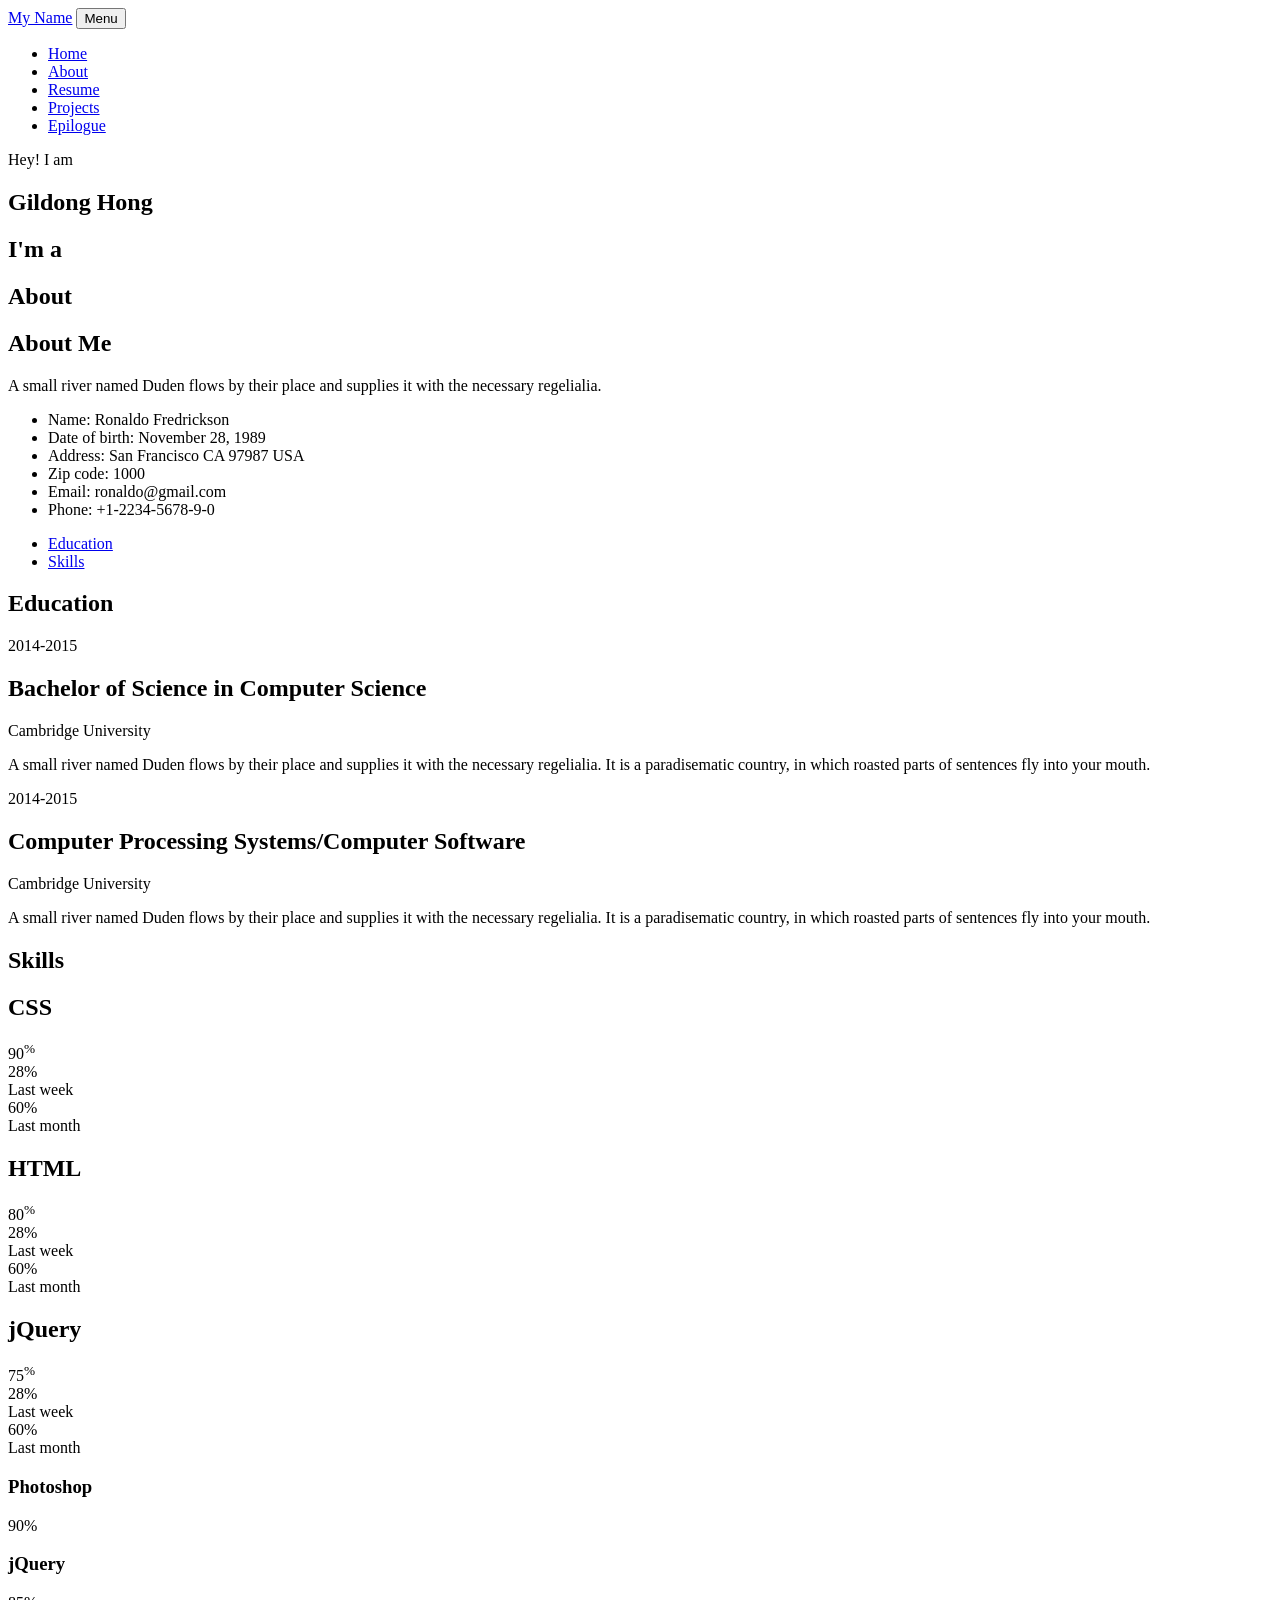
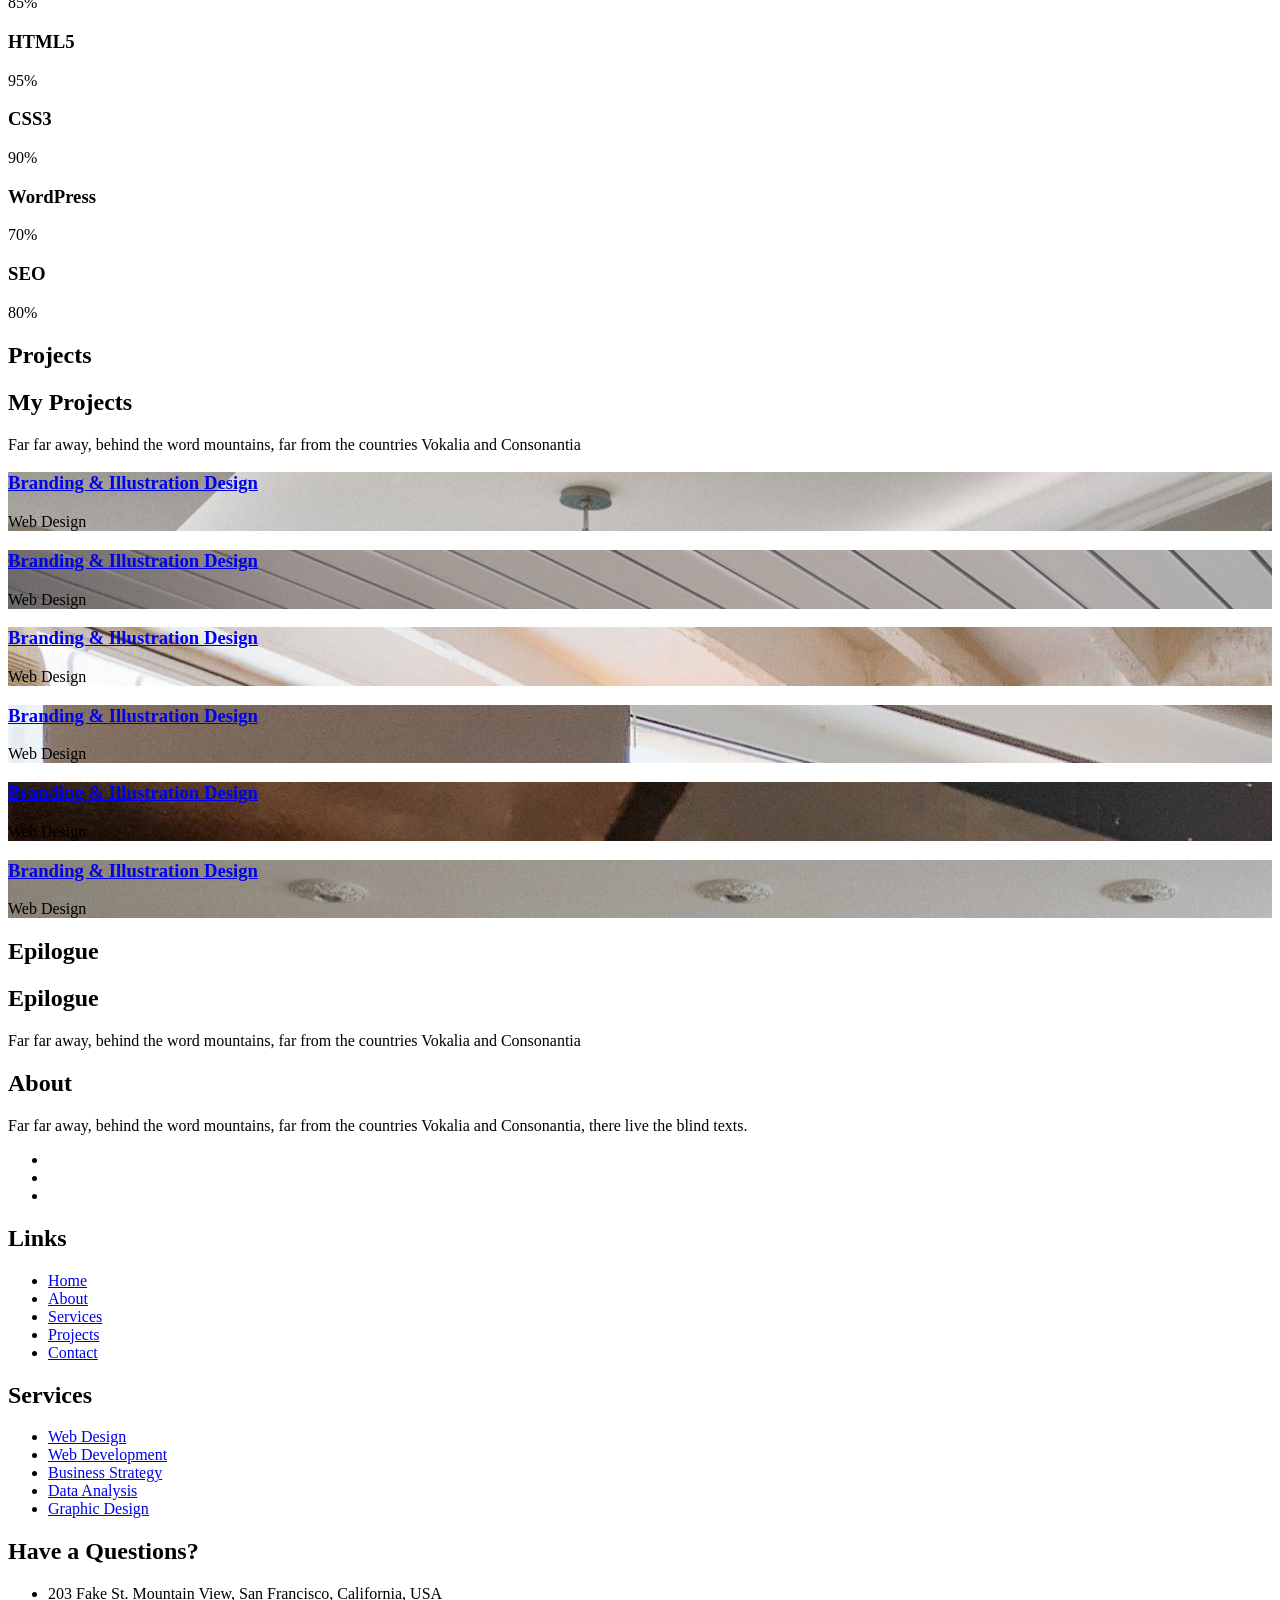
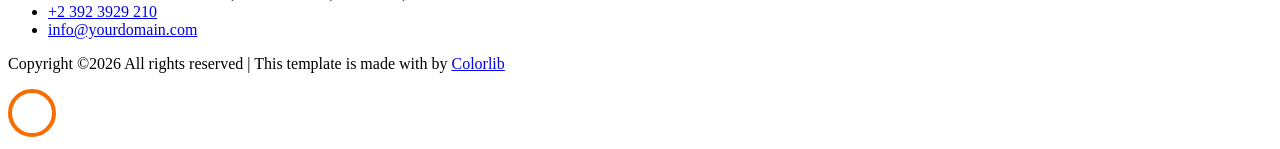
==== index.html @ dc25e005 "ver1.0" ====
<!DOCTYPE html>
<html lang="en">
  <head>
    <title>타이틀작성</title>
    <meta charset="utf-8">
    <meta name="viewport" content="width=device-width, initial-scale=1, shrink-to-fit=no">
    
    <link href="https://fonts.googleapis.com/css?family=Poppins:100,200,300,400,500,600,700,800,900" rel="stylesheet">

    <link rel="stylesheet" href="css/open-iconic-bootstrap.min.css">
    <link rel="stylesheet" href="css/animate.css">
    
    <link rel="stylesheet" href="css/owl.carousel.min.css">
    <link rel="stylesheet" href="css/owl.theme.default.min.css">
    <link rel="stylesheet" href="css/magnific-popup.css">

    <link rel="stylesheet" href="css/aos.css">

    <link rel="stylesheet" href="css/ionicons.min.css">
    
    <link rel="stylesheet" href="css/flaticon.css">
    <link rel="stylesheet" href="css/icomoon.css">
    <link rel="stylesheet" href="css/style.css">
  </head>
  
  <body data-spy="scroll" data-target=".site-navbar-target" data-offset="300">
	  
	  
    <nav class="navbar navbar-expand-lg navbar-dark ftco_navbar ftco-navbar-light site-navbar-target" id="ftco-navbar">
	    <div class="container">
	      <a class="navbar-brand" href="index.html"><span>M</span>y Name</a>
	      <button class="navbar-toggler js-fh5co-nav-toggle fh5co-nav-toggle" type="button" data-toggle="collapse" data-target="#ftco-nav" aria-controls="ftco-nav" aria-expanded="false" aria-label="Toggle navigation">
	        <span class="oi oi-menu"></span> Menu
	      </button>

	      <div class="collapse navbar-collapse" id="ftco-nav">
	        <ul class="navbar-nav nav ml-auto">
	          <li class="nav-item"><a href="#home-section" class="nav-link"><span>Home</span></a></li>
	          <li class="nav-item"><a href="#about-section" class="nav-link"><span>About</span></a></li>
	          <li class="nav-item"><a href="#resume-section" class="nav-link"><span>Resume</span></a></li>
	          <li class="nav-item"><a href="#projects-section" class="nav-link"><span>Projects</span></a></li>
	          <li class="nav-item"><a href="#epilogue-section" class="nav-link"><span>Epilogue</span></a></li>
	        </ul>
	      </div>
	    </div>
	  </nav>
	  <section class="hero-wrap js-fullheight">
      <div class="overlay"></div>
      <div class="container">
        <div class="row no-gutters slider-text js-fullheight justify-content-center align-items-center">
          <div class="col-lg-8 col-md-6 ftco-animate d-flex align-items-center">
          	<div class="text text-center">
          		<span class="subheading">Hey! I am</span>
		  				<h1>Gildong Hong</h1>
			  				<h2>I'm a 
								  <span
								     class="txt-rotate"
								     data-period="2000"
								     data-rotate='[ "UI/UX Designer.", "Web Developer.", "Graphic Designer.", "Blogger" ]'></span>
								</h2>
							</div>
            </div>
          </div>
        </div>

      <div class="mouse">
				<a href="#" class="mouse-icon">
					<div class="mouse-wheel"><span class="ion-ios-arrow-round-down"></span></div>
				</a>
			</div>
      </section>

    <section class="ftco-about img ftco-section ftco-no-pt ftco-no-pb" id="about-section">
    	<div class="container">
    		<div class="row d-flex no-gutters">
    			<div class="col-md-6 col-lg-6 d-flex">
    				<div class="img-about img d-flex align-items-stretch">
    					<div class="overlay"></div>
	    				<div class="img d-flex align-self-stretch align-items-center" style="background-image:url(images/about.jpg);">
	    				</div>
    				</div>
    			</div>
    			<div class="col-md-6 col-lg-6 pl-md-5 py-5">
    				<div class="row justify-content-start pb-3">
		          <div class="col-md-12 heading-section ftco-animate">
		          	<h1 class="big">About</h1>
		            <h2 class="mb-4">About Me</h2>
		            <p>A small river named Duden flows by their place and supplies it with the necessary regelialia.</p>
		            <ul class="about-info mt-4 px-md-0 px-2">
		            	<li class="d-flex"><span>Name:</span> <span>Ronaldo Fredrickson</span></li>
		            	<li class="d-flex"><span>Date of birth:</span> <span>November 28, 1989</span></li>
		            	<li class="d-flex"><span>Address:</span> <span>San Francisco CA 97987 USA</span></li>
		            	<li class="d-flex"><span>Zip code:</span> <span>1000</span></li>
		            	<li class="d-flex"><span>Email:</span> <span>ronaldo@gmail.com</span></li>
		            	<li class="d-flex"><span>Phone: </span> <span>+1-2234-5678-9-0</span></li>
		            </ul>
		          </div>
		        </div>
	        </div>
        </div>
    	</div>
    </section>


    <section class="ftco-section ftco-no-pb goto-here" id="resume-section">
    	<div class="container">
    		<div class="row">
    			<div class="col-md-3">
				    <nav id="navi">
					    <ul>
					      <li><a href="#page-1">Education</a></li>
					      <li><a href="#page-2">Skills</a></li>
					    </ul>
					  </nav>
					</div>
					<div class="col-md-9">
					  <div id="page-1" class= "page one">
					  	<h2 class="heading">Education</h2>
					    <div class="resume-wrap d-flex ftco-animate">
					    	<div class="icon d-flex align-items-center justify-content-center">
					    		<span class="flaticon-ideas"></span>
					    	</div>
					    	<div class="text pl-3">
		    					<span class="date">2014-2015</span>
		    					<h2>Bachelor of Science in Computer Science</h2>
		    					<span class="position">Cambridge University</span>
		    					<p>A small river named Duden flows by their place and supplies it with the necessary regelialia. It is a paradisematic country, in which roasted parts of sentences fly into your mouth.</p>
	    					</div>
	    				</div>
	    				<div class="resume-wrap d-flex ftco-animate">
	    					<div class="icon d-flex align-items-center justify-content-center">
					    		<span class="flaticon-ideas"></span>
					    	</div>
					    	<div class="text pl-3">
		    					<span class="date">2014-2015</span>
		    					<h2>Computer Processing Systems/Computer Software</h2>
		    					<span class="position">Cambridge University</span>
		    					<p>A small river named Duden flows by their place and supplies it with the necessary regelialia. It is a paradisematic country, in which roasted parts of sentences fly into your mouth.</p>
		    				</div>
	    				</div>
					  </div>

					  <div id="page-2" class= "page two">
					  	<h2 class="heading">Skills</h2>
					  	<div class="row progress-circle mb-5">
					  		<div class="col-lg-4 mb-4">
						      <div class="bg-white rounded-lg shadow p-4">
						        <h2 class="h5 font-weight-bold text-center mb-4">CSS</h2>

						        <!-- Progress bar 1 -->
						        <div class="progress mx-auto" data-value='90'>
						          <span class="progress-left">
                                    <span class="progress-bar border-primary"></span>
						          </span>
						          <span class="progress-right">
                                    <span class="progress-bar border-primary"></span>
						          </span>
						          <div class="progress-value w-100 h-100 rounded-circle d-flex align-items-center justify-content-center">
						            <div class="h2 font-weight-bold">90<sup class="small">%</sup></div>
						          </div>
						        </div>
						        <!-- END -->

						        <!-- Demo info -->
						        <div class="row text-center mt-4">
						          <div class="col-6 border-right">
						            <div class="h4 font-weight-bold mb-0">28%</div><span class="small text-gray">Last week</span>
						          </div>
						          <div class="col-6">
						            <div class="h4 font-weight-bold mb-0">60%</div><span class="small text-gray">Last month</span>
						          </div>
						        </div>
						        <!-- END -->
						      </div>
						    </div>

						    <div class="col-lg-4 mb-4">
						      <div class="bg-white rounded-lg shadow p-4">
						        <h2 class="h5 font-weight-bold text-center mb-4">HTML</h2>

						        <!-- Progress bar 1 -->
						        <div class="progress mx-auto" data-value='80'>
						          <span class="progress-left">
                        <span class="progress-bar border-primary"></span>
						          </span>
						          <span class="progress-right">
                        <span class="progress-bar border-primary"></span>
						          </span>
						          <div class="progress-value w-100 h-100 rounded-circle d-flex align-items-center justify-content-center">
						            <div class="h2 font-weight-bold">80<sup class="small">%</sup></div>
						          </div>
						        </div>
						        <!-- END -->

						        <!-- Demo info -->
						        <div class="row text-center mt-4">
						          <div class="col-6 border-right">
						            <div class="h4 font-weight-bold mb-0">28%</div><span class="small text-gray">Last week</span>
						          </div>
						          <div class="col-6">
						            <div class="h4 font-weight-bold mb-0">60%</div><span class="small text-gray">Last month</span>
						          </div>
						        </div>
						        <!-- END -->
						      </div>
						    </div>

						    <div class="col-lg-4 mb-4">
						      <div class="bg-white rounded-lg shadow p-4">
						        <h2 class="h5 font-weight-bold text-center mb-4">jQuery</h2>

						        <!-- Progress bar 1 -->
						        <div class="progress mx-auto" data-value='75'>
						          <span class="progress-left">
                        <span class="progress-bar border-primary"></span>
						          </span>
						          <span class="progress-right">
                        <span class="progress-bar border-primary"></span>
						          </span>
						          <div class="progress-value w-100 h-100 rounded-circle d-flex align-items-center justify-content-center">
						            <div class="h2 font-weight-bold">75<sup class="small">%</sup></div>
						          </div>
						        </div>
						        <!-- END -->

						        <!-- Demo info -->
						        <div class="row text-center mt-4">
						          <div class="col-6 border-right">
						            <div class="h4 font-weight-bold mb-0">28%</div><span class="small text-gray">Last week</span>
						          </div>
						          <div class="col-6">
						            <div class="h4 font-weight-bold mb-0">60%</div><span class="small text-gray">Last month</span>
						          </div>
						        </div>
						        <!-- END -->
						      </div>
						    </div>
					  	</div>
					  	<div class="row">
					  		<div class="col-md-6 animate-box">
									<div class="progress-wrap ftco-animate">
										<h3>Photoshop</h3>
										<div class="progress">
										 	<div class="progress-bar color-1" role="progressbar" aria-valuenow="90"
										  	aria-valuemin="0" aria-valuemax="100" style="width:90%">
										    <span>90%</span>
										  	</div>
										</div>
									</div>
								</div>
								<div class="col-md-6 animate-box">
									<div class="progress-wrap ftco-animate">
										<h3>jQuery</h3>
										<div class="progress">
										 	<div class="progress-bar color-2" role="progressbar" aria-valuenow="85"
										  	aria-valuemin="0" aria-valuemax="100" style="width:85%">
										    <span>85%</span>
										  	</div>
										</div>
									</div>
								</div>
								<div class="col-md-6 animate-box">
									<div class="progress-wrap ftco-animate">
										<h3>HTML5</h3>
										<div class="progress">
										 	<div class="progress-bar color-3" role="progressbar" aria-valuenow="95"
										  	aria-valuemin="0" aria-valuemax="100" style="width:95%">
										    <span>95%</span>
										  	</div>
										</div>
									</div>
								</div>
								<div class="col-md-6 animate-box">
									<div class="progress-wrap ftco-animate">
										<h3>CSS3</h3>
										<div class="progress">
										 	<div class="progress-bar color-4" role="progressbar" aria-valuenow="90"
										  	aria-valuemin="0" aria-valuemax="100" style="width:90%">
										    <span>90%</span>
										  	</div>
										</div>
									</div>
								</div>
								<div class="col-md-6 animate-box">
									<div class="progress-wrap ftco-animate">
										<h3>WordPress</h3>
										<div class="progress">
										 	<div class="progress-bar color-5" role="progressbar" aria-valuenow="70"
										  	aria-valuemin="0" aria-valuemax="100" style="width:70%">
										    <span>70%</span>
										  	</div>
										</div>
									</div>
								</div>
								<div class="col-md-6 animate-box">
									<div class="progress-wrap ftco-animate">
										<h3>SEO</h3>
										<div class="progress">
										 	<div class="progress-bar color-6" role="progressbar" aria-valuenow="80"
										  	aria-valuemin="0" aria-valuemax="100" style="width:80%">
										    <span>80%</span>
										  	</div>
										</div>
									</div>
								</div>
					  	</div>
					  </div>
					  
					</div>
			  </div>
    	</div>
    </section>

    
 

    <section class="ftco-section ftco-project" id="projects-section">
    	<div class="container-fluid px-md-0">
    		<div class="row no-gutters justify-content-center pb-5">
          <div class="col-md-12 heading-section text-center ftco-animate">
          	<h1 class="big big-2">Projects</h1>
            <h2 class="mb-4">My Projects</h2>
            <p>Far far away, behind the word mountains, far from the countries Vokalia and Consonantia</p>
          </div>
        </div>
    		<div class="row no-gutters">
    			<div class="col-md-4">
    				<div class="project img ftco-animate d-flex justify-content-center align-items-center" style="background-image: url(images/work-1.jpg);">
    					<div class="overlay"></div>
	    				<div class="text text-center p-4">
	    					<h3><a href="#">Branding &amp; Illustration Design</a></h3>
	    					<span>Web Design</span>
	    				</div>
    				</div>
  				</div>
  				<div class="col-md-4">
    				<div class="project img ftco-animate d-flex justify-content-center align-items-center" style="background-image: url(images/work-2.jpg);">
    					<div class="overlay"></div>
	    				<div class="text text-center p-4">
	    					<h3><a href="#">Branding &amp; Illustration Design</a></h3>
	    					<span>Web Design</span>
	    				</div>
    				</div>
  				</div>

    			<div class="col-md-4">
    				<div class="project img ftco-animate d-flex justify-content-center align-items-center" style="background-image: url(images/work-3.jpg);">
    					<div class="overlay"></div>
	    				<div class="text text-center p-4">
	    					<h3><a href="#">Branding &amp; Illustration Design</a></h3>
	    					<span>Web Design</span>
	    				</div>
    				</div>
    			</div>
    			<div class="col-md-4">
    				<div class="project img ftco-animate d-flex justify-content-center align-items-center" style="background-image: url(images/work-4.jpg);">
    					<div class="overlay"></div>
	    				<div class="text text-center p-4">
	    					<h3><a href="#">Branding &amp; Illustration Design</a></h3>
	    					<span>Web Design</span>
	    				</div>
    				</div>
    			</div>
    			<div class="col-md-4">
    				<div class="project img ftco-animate d-flex justify-content-center align-items-center" style="background-image: url(images/work-5.jpg);">
    					<div class="overlay"></div>
	    				<div class="text text-center p-4">
	    					<h3><a href="#">Branding &amp; Illustration Design</a></h3>
	    					<span>Web Design</span>
	    				</div>
    				</div>
    			</div>
    			<div class="col-md-4">
    				<div class="project img ftco-animate d-flex justify-content-center align-items-center" style="background-image: url(images/work-6.jpg);">
    					<div class="overlay"></div>
	    				<div class="text text-center p-4">
	    					<h3><a href="#">Branding &amp; Illustration Design</a></h3>
	    					<span>Web Design</span>
	    				</div>
    				</div>
    			</div>
    		</div>
    	</div>
    </section>



    <section class="ftco-section contact-section ftco-no-pb" id="epilogue-section">
      <div class="container">
      	<div class="row justify-content-center mb-5 pb-3">
          <div class="col-md-7 heading-section text-center ftco-animate">
            <h1 class="big big-2">Epilogue</h1>
            <h2 class="mb-4">Epilogue</h2>
            <p>Far far away, behind the word mountains, far from the countries Vokalia and Consonantia</p>
          </div>
        </div>
      </div>
    </section>
		

    <footer class="ftco-footer ftco-section">
      <div class="container">
        <div class="row mb-5">
          <div class="col-md">
            <div class="ftco-footer-widget mb-4">
              <h2 class="ftco-heading-2">About</h2>
              <p>Far far away, behind the word mountains, far from the countries Vokalia and Consonantia, there live the blind texts.</p>
              <ul class="ftco-footer-social list-unstyled float-md-left float-lft mt-5">
                <li class="ftco-animate"><a href="#"><span class="icon-twitter"></span></a></li>
                <li class="ftco-animate"><a href="#"><span class="icon-facebook"></span></a></li>
                <li class="ftco-animate"><a href="#"><span class="icon-instagram"></span></a></li>
              </ul>
            </div>
          </div>
          <div class="col-md">
            <div class="ftco-footer-widget mb-4 ml-md-4">
              <h2 class="ftco-heading-2">Links</h2>
              <ul class="list-unstyled">
                <li><a href="#"><span class="icon-long-arrow-right mr-2"></span>Home</a></li>
                <li><a href="#"><span class="icon-long-arrow-right mr-2"></span>About</a></li>
                <li><a href="#"><span class="icon-long-arrow-right mr-2"></span>Services</a></li>
                <li><a href="#"><span class="icon-long-arrow-right mr-2"></span>Projects</a></li>
                <li><a href="#"><span class="icon-long-arrow-right mr-2"></span>Contact</a></li>
              </ul>
            </div>
          </div>
          <div class="col-md">
             <div class="ftco-footer-widget mb-4">
              <h2 class="ftco-heading-2">Services</h2>
              <ul class="list-unstyled">
                <li><a href="#"><span class="icon-long-arrow-right mr-2"></span>Web Design</a></li>
                <li><a href="#"><span class="icon-long-arrow-right mr-2"></span>Web Development</a></li>
                <li><a href="#"><span class="icon-long-arrow-right mr-2"></span>Business Strategy</a></li>
                <li><a href="#"><span class="icon-long-arrow-right mr-2"></span>Data Analysis</a></li>
                <li><a href="#"><span class="icon-long-arrow-right mr-2"></span>Graphic Design</a></li>
              </ul>
            </div>
          </div>
          <div class="col-md">
            <div class="ftco-footer-widget mb-4">
            	<h2 class="ftco-heading-2">Have a Questions?</h2>
            	<div class="block-23 mb-3">
	              <ul>
	                <li><span class="icon icon-map-marker"></span><span class="text">203 Fake St. Mountain View, San Francisco, California, USA</span></li>
	                <li><a href="#"><span class="icon icon-phone"></span><span class="text">+2 392 3929 210</span></a></li>
	                <li><a href="#"><span class="icon icon-envelope"></span><span class="text">info@yourdomain.com</span></a></li>
	              </ul>
	            </div>
            </div>
          </div>
        </div>
        <div class="row">
          <div class="col-md-12 text-center">

            <p><!-- Link back to Colorlib can't be removed. Template is licensed under CC BY 3.0. -->
  Copyright &copy;<script>document.write(new Date().getFullYear());</script> All rights reserved | This template is made with <i class="icon-heart color-danger" aria-hidden="true"></i> by <a href="https://colorlib.com" target="_blank">Colorlib</a>
  <!-- Link back to Colorlib can't be removed. Template is licensed under CC BY 3.0. --></p>
          </div>
        </div>
      </div>
    </footer>
    
  

  <!-- loader -->
  <div id="ftco-loader" class="show fullscreen"><svg class="circular" width="48px" height="48px"><circle class="path-bg" cx="24" cy="24" r="22" fill="none" stroke-width="4" stroke="#eeeeee"/><circle class="path" cx="24" cy="24" r="22" fill="none" stroke-width="4" stroke-miterlimit="10" stroke="#F96D00"/></svg></div>


  <script src="js/jquery.min.js"></script>
  <script src="js/jquery-migrate-3.0.1.min.js"></script>
  <script src="js/popper.min.js"></script>
  <script src="js/bootstrap.min.js"></script>
  <script src="js/jquery.easing.1.3.js"></script>
  <script src="js/jquery.waypoints.min.js"></script>
  <script src="js/jquery.stellar.min.js"></script>
  <script src="js/owl.carousel.min.js"></script>
  <script src="js/jquery.magnific-popup.min.js"></script>
  <script src="js/aos.js"></script>
  <script src="js/jquery.animateNumber.min.js"></script>
  <script src="js/scrollax.min.js"></script>
  
  <script src="js/main.js"></script>
    
  </body>
</html>
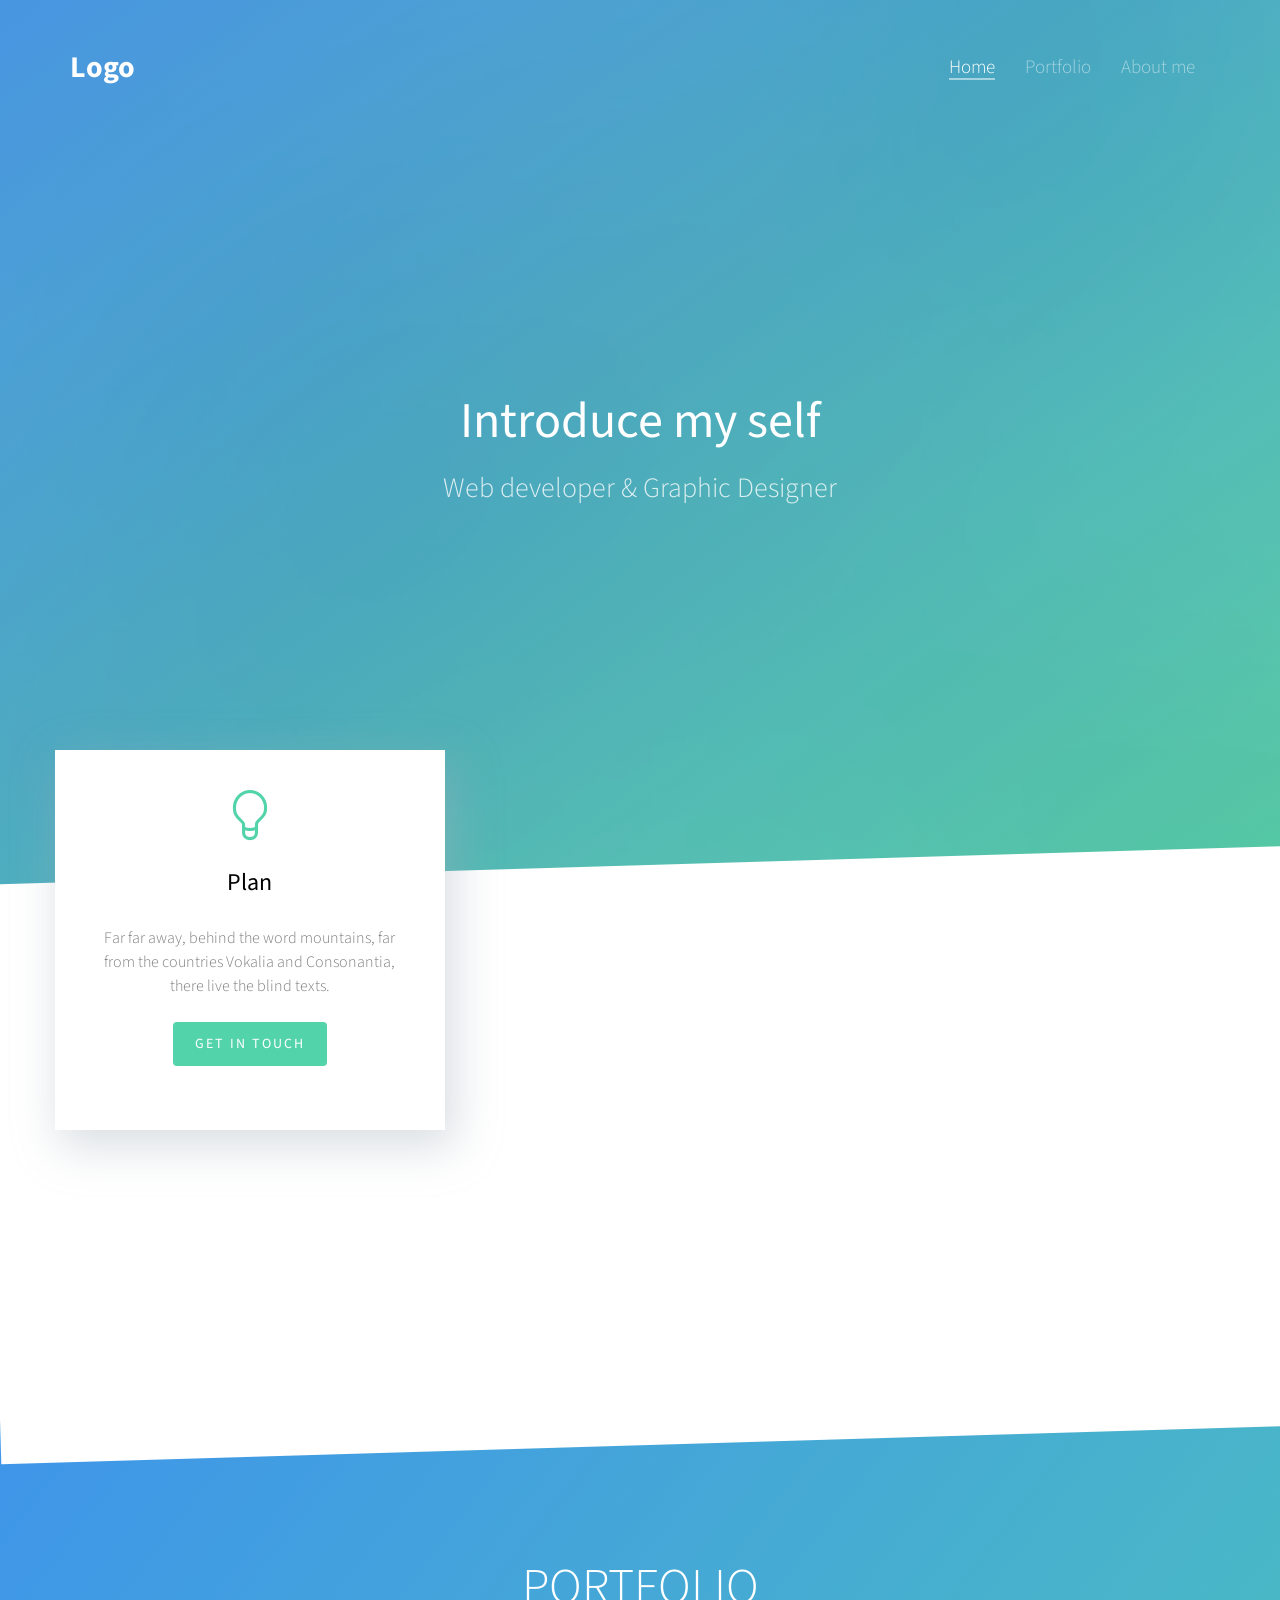
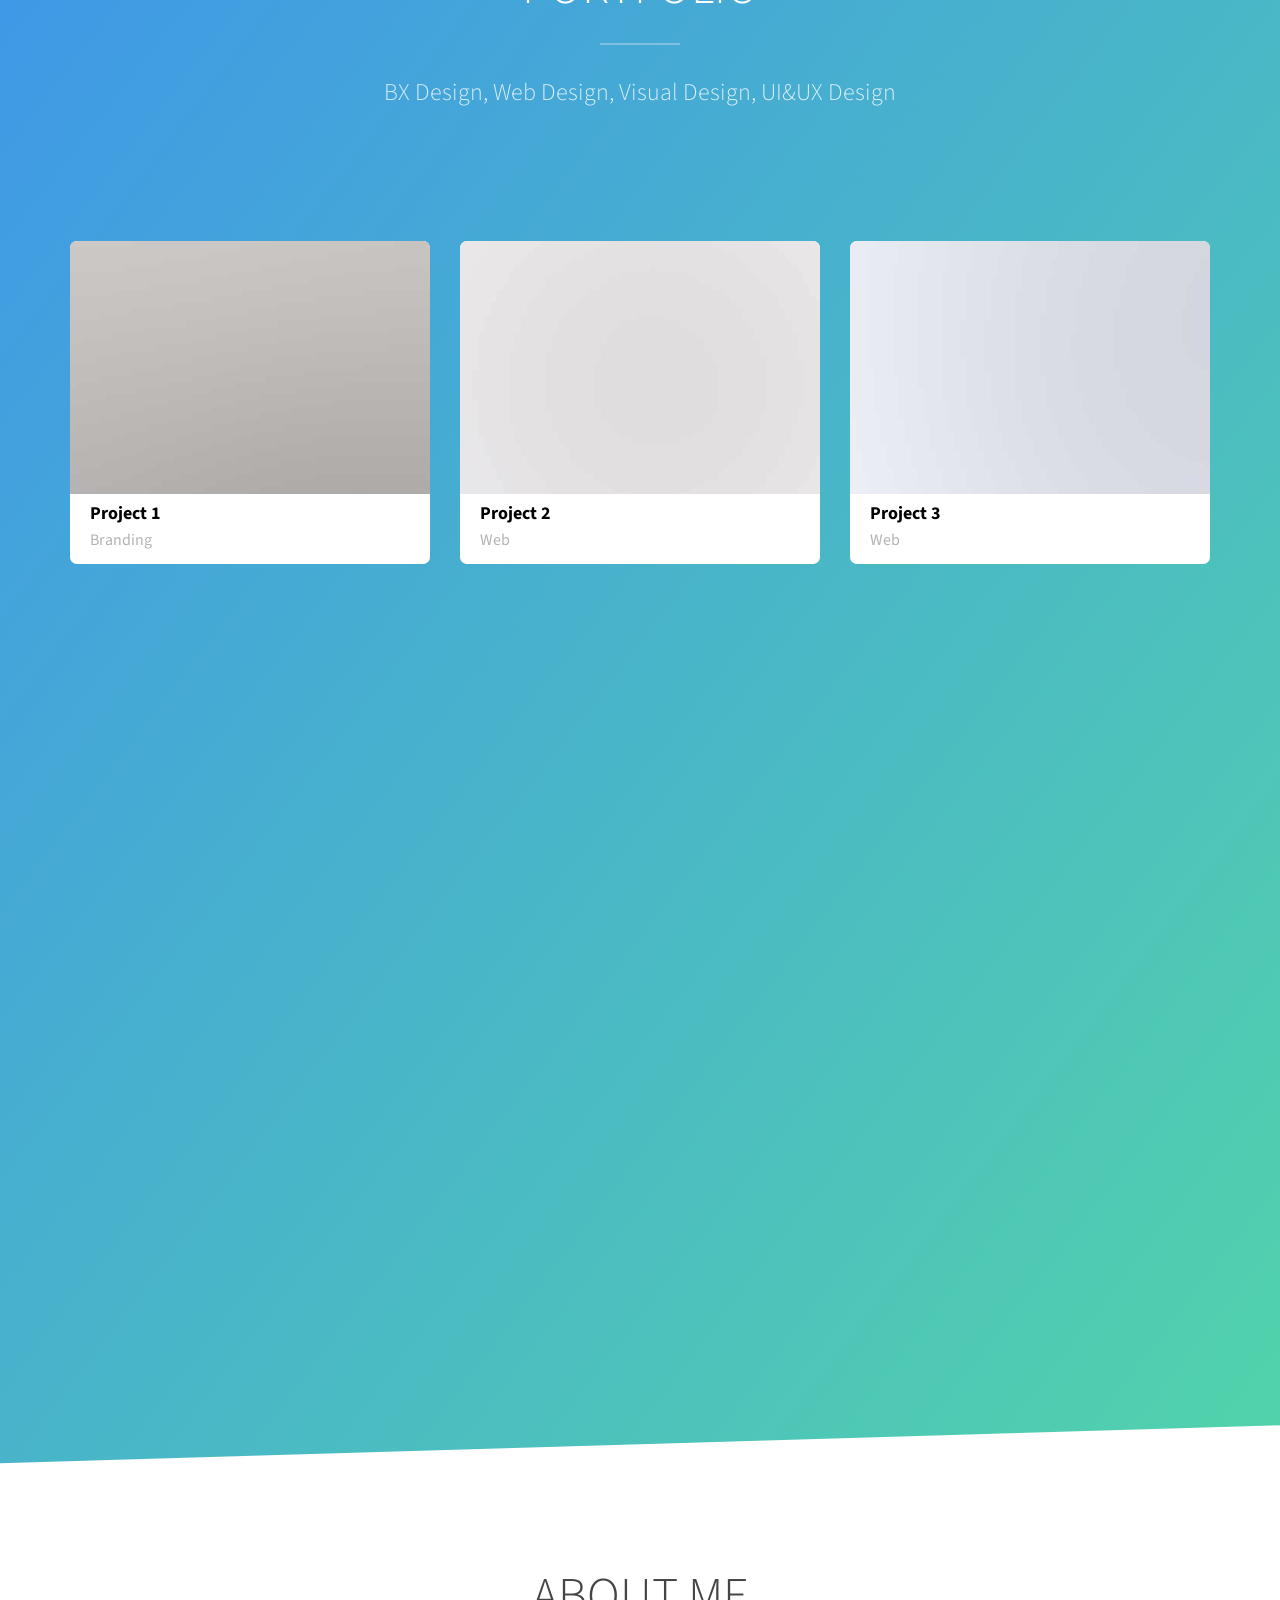
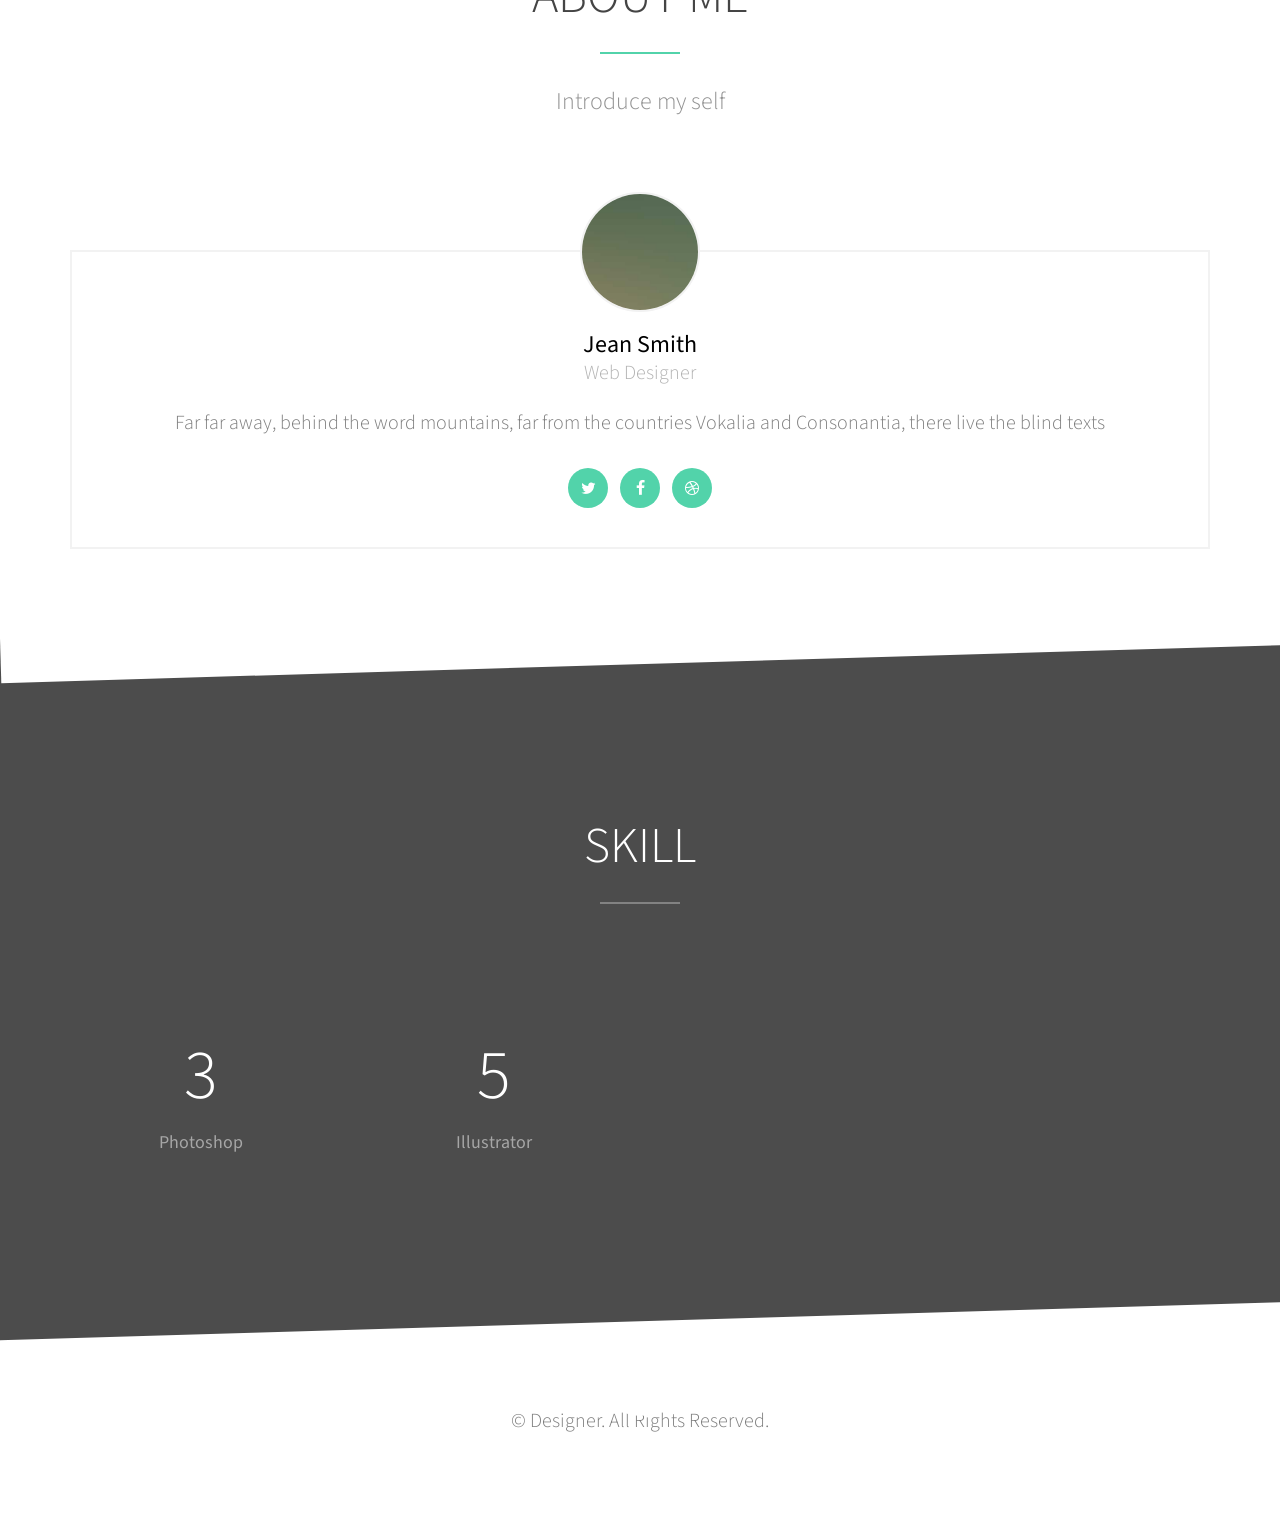
==== commit cf5f9517: "ver.01" ====
--- a/index.html
+++ b/index.html
@@ -1,485 +1,327 @@
-<!DOCTYPE html>
-<html lang="en">
-  <head>
-    <title>타이틀작성</title>
-    <meta charset="utf-8">
-    <meta name="viewport" content="width=device-width, initial-scale=1, shrink-to-fit=no">
-    
-    <link href="https://fonts.googleapis.com/css?family=Poppins:100,200,300,400,500,600,700,800,900" rel="stylesheet">
-
-    <link rel="stylesheet" href="css/open-iconic-bootstrap.min.css">
-    <link rel="stylesheet" href="css/animate.css">
-    
-    <link rel="stylesheet" href="css/owl.carousel.min.css">
-    <link rel="stylesheet" href="css/owl.theme.default.min.css">
-    <link rel="stylesheet" href="css/magnific-popup.css">
-
-    <link rel="stylesheet" href="css/aos.css">
-
-    <link rel="stylesheet" href="css/ionicons.min.css">
-    
-    <link rel="stylesheet" href="css/flaticon.css">
-    <link rel="stylesheet" href="css/icomoon.css">
-    <link rel="stylesheet" href="css/style.css">
-  </head>
-  
-  <body data-spy="scroll" data-target=".site-navbar-target" data-offset="300">
-	  
-	  
-    <nav class="navbar navbar-expand-lg navbar-dark ftco_navbar ftco-navbar-light site-navbar-target" id="ftco-navbar">
-	    <div class="container">
-	      <a class="navbar-brand" href="index.html"><span>M</span>y Name</a>
-	      <button class="navbar-toggler js-fh5co-nav-toggle fh5co-nav-toggle" type="button" data-toggle="collapse" data-target="#ftco-nav" aria-controls="ftco-nav" aria-expanded="false" aria-label="Toggle navigation">
-	        <span class="oi oi-menu"></span> Menu
-	      </button>
-
-	      <div class="collapse navbar-collapse" id="ftco-nav">
-	        <ul class="navbar-nav nav ml-auto">
-	          <li class="nav-item"><a href="#home-section" class="nav-link"><span>Home</span></a></li>
-	          <li class="nav-item"><a href="#about-section" class="nav-link"><span>About</span></a></li>
-	          <li class="nav-item"><a href="#resume-section" class="nav-link"><span>Resume</span></a></li>
-	          <li class="nav-item"><a href="#projects-section" class="nav-link"><span>Projects</span></a></li>
-	          <li class="nav-item"><a href="#epilogue-section" class="nav-link"><span>Epilogue</span></a></li>
-	        </ul>
-	      </div>
-	    </div>
-	  </nav>
-	  <section class="hero-wrap js-fullheight">
-      <div class="overlay"></div>
-      <div class="container">
-        <div class="row no-gutters slider-text js-fullheight justify-content-center align-items-center">
-          <div class="col-lg-8 col-md-6 ftco-animate d-flex align-items-center">
-          	<div class="text text-center">
-          		<span class="subheading">Hey! I am</span>
-		  				<h1>Gildong Hong</h1>
-			  				<h2>I'm a 
-								  <span
-								     class="txt-rotate"
-								     data-period="2000"
-								     data-rotate='[ "UI/UX Designer.", "Web Developer.", "Graphic Designer.", "Blogger" ]'></span>
-								</h2>
-							</div>
-            </div>
-          </div>
-        </div>
-
-      <div class="mouse">
-				<a href="#" class="mouse-icon">
-					<div class="mouse-wheel"><span class="ion-ios-arrow-round-down"></span></div>
-				</a>
-			</div>
-      </section>
-
-    <section class="ftco-about img ftco-section ftco-no-pt ftco-no-pb" id="about-section">
-    	<div class="container">
-    		<div class="row d-flex no-gutters">
-    			<div class="col-md-6 col-lg-6 d-flex">
-    				<div class="img-about img d-flex align-items-stretch">
-    					<div class="overlay"></div>
-	    				<div class="img d-flex align-self-stretch align-items-center" style="background-image:url(images/about.jpg);">
-	    				</div>
-    				</div>
-    			</div>
-    			<div class="col-md-6 col-lg-6 pl-md-5 py-5">
-    				<div class="row justify-content-start pb-3">
-		          <div class="col-md-12 heading-section ftco-animate">
-		          	<h1 class="big">About</h1>
-		            <h2 class="mb-4">About Me</h2>
-		            <p>A small river named Duden flows by their place and supplies it with the necessary regelialia.</p>
-		            <ul class="about-info mt-4 px-md-0 px-2">
-		            	<li class="d-flex"><span>Name:</span> <span>Ronaldo Fredrickson</span></li>
-		            	<li class="d-flex"><span>Date of birth:</span> <span>November 28, 1989</span></li>
-		            	<li class="d-flex"><span>Address:</span> <span>San Francisco CA 97987 USA</span></li>
-		            	<li class="d-flex"><span>Zip code:</span> <span>1000</span></li>
-		            	<li class="d-flex"><span>Email:</span> <span>ronaldo@gmail.com</span></li>
-		            	<li class="d-flex"><span>Phone: </span> <span>+1-2234-5678-9-0</span></li>
-		            </ul>
-		          </div>
-		        </div>
-	        </div>
-        </div>
-    	</div>
-    </section>
-
-
-    <section class="ftco-section ftco-no-pb goto-here" id="resume-section">
-    	<div class="container">
-    		<div class="row">
-    			<div class="col-md-3">
-				    <nav id="navi">
-					    <ul>
-					      <li><a href="#page-1">Education</a></li>
-					      <li><a href="#page-2">Skills</a></li>
-					    </ul>
-					  </nav>
-					</div>
-					<div class="col-md-9">
-					  <div id="page-1" class= "page one">
-					  	<h2 class="heading">Education</h2>
-					    <div class="resume-wrap d-flex ftco-animate">
-					    	<div class="icon d-flex align-items-center justify-content-center">
-					    		<span class="flaticon-ideas"></span>
-					    	</div>
-					    	<div class="text pl-3">
-		    					<span class="date">2014-2015</span>
-		    					<h2>Bachelor of Science in Computer Science</h2>
-		    					<span class="position">Cambridge University</span>
-		    					<p>A small river named Duden flows by their place and supplies it with the necessary regelialia. It is a paradisematic country, in which roasted parts of sentences fly into your mouth.</p>
-	    					</div>
-	    				</div>
-	    				<div class="resume-wrap d-flex ftco-animate">
-	    					<div class="icon d-flex align-items-center justify-content-center">
-					    		<span class="flaticon-ideas"></span>
-					    	</div>
-					    	<div class="text pl-3">
-		    					<span class="date">2014-2015</span>
-		    					<h2>Computer Processing Systems/Computer Software</h2>
-		    					<span class="position">Cambridge University</span>
-		    					<p>A small river named Duden flows by their place and supplies it with the necessary regelialia. It is a paradisematic country, in which roasted parts of sentences fly into your mouth.</p>
-		    				</div>
-	    				</div>
-					  </div>
-
-					  <div id="page-2" class= "page two">
-					  	<h2 class="heading">Skills</h2>
-					  	<div class="row progress-circle mb-5">
-					  		<div class="col-lg-4 mb-4">
-						      <div class="bg-white rounded-lg shadow p-4">
-						        <h2 class="h5 font-weight-bold text-center mb-4">CSS</h2>
-
-						        <!-- Progress bar 1 -->
-						        <div class="progress mx-auto" data-value='90'>
-						          <span class="progress-left">
-                                    <span class="progress-bar border-primary"></span>
-						          </span>
-						          <span class="progress-right">
-                                    <span class="progress-bar border-primary"></span>
-						          </span>
-						          <div class="progress-value w-100 h-100 rounded-circle d-flex align-items-center justify-content-center">
-						            <div class="h2 font-weight-bold">90<sup class="small">%</sup></div>
-						          </div>
-						        </div>
-						        <!-- END -->
-
-						        <!-- Demo info -->
-						        <div class="row text-center mt-4">
-						          <div class="col-6 border-right">
-						            <div class="h4 font-weight-bold mb-0">28%</div><span class="small text-gray">Last week</span>
-						          </div>
-						          <div class="col-6">
-						            <div class="h4 font-weight-bold mb-0">60%</div><span class="small text-gray">Last month</span>
-						          </div>
-						        </div>
-						        <!-- END -->
-						      </div>
-						    </div>
-
-						    <div class="col-lg-4 mb-4">
-						      <div class="bg-white rounded-lg shadow p-4">
-						        <h2 class="h5 font-weight-bold text-center mb-4">HTML</h2>
-
-						        <!-- Progress bar 1 -->
-						        <div class="progress mx-auto" data-value='80'>
-						          <span class="progress-left">
-                        <span class="progress-bar border-primary"></span>
-						          </span>
-						          <span class="progress-right">
-                        <span class="progress-bar border-primary"></span>
-						          </span>
-						          <div class="progress-value w-100 h-100 rounded-circle d-flex align-items-center justify-content-center">
-						            <div class="h2 font-weight-bold">80<sup class="small">%</sup></div>
-						          </div>
-						        </div>
-						        <!-- END -->
-
-						        <!-- Demo info -->
-						        <div class="row text-center mt-4">
-						          <div class="col-6 border-right">
-						            <div class="h4 font-weight-bold mb-0">28%</div><span class="small text-gray">Last week</span>
-						          </div>
-						          <div class="col-6">
-						            <div class="h4 font-weight-bold mb-0">60%</div><span class="small text-gray">Last month</span>
-						          </div>
-						        </div>
-						        <!-- END -->
-						      </div>
-						    </div>
-
-						    <div class="col-lg-4 mb-4">
-						      <div class="bg-white rounded-lg shadow p-4">
-						        <h2 class="h5 font-weight-bold text-center mb-4">jQuery</h2>
-
-						        <!-- Progress bar 1 -->
-						        <div class="progress mx-auto" data-value='75'>
-						          <span class="progress-left">
-                        <span class="progress-bar border-primary"></span>
-						          </span>
-						          <span class="progress-right">
-                        <span class="progress-bar border-primary"></span>
-						          </span>
-						          <div class="progress-value w-100 h-100 rounded-circle d-flex align-items-center justify-content-center">
-						            <div class="h2 font-weight-bold">75<sup class="small">%</sup></div>
-						          </div>
-						        </div>
-						        <!-- END -->
-
-						        <!-- Demo info -->
-						        <div class="row text-center mt-4">
-						          <div class="col-6 border-right">
-						            <div class="h4 font-weight-bold mb-0">28%</div><span class="small text-gray">Last week</span>
-						          </div>
-						          <div class="col-6">
-						            <div class="h4 font-weight-bold mb-0">60%</div><span class="small text-gray">Last month</span>
-						          </div>
-						        </div>
-						        <!-- END -->
-						      </div>
-						    </div>
-					  	</div>
-					  	<div class="row">
-					  		<div class="col-md-6 animate-box">
-									<div class="progress-wrap ftco-animate">
-										<h3>Photoshop</h3>
-										<div class="progress">
-										 	<div class="progress-bar color-1" role="progressbar" aria-valuenow="90"
-										  	aria-valuemin="0" aria-valuemax="100" style="width:90%">
-										    <span>90%</span>
-										  	</div>
-										</div>
-									</div>
-								</div>
-								<div class="col-md-6 animate-box">
-									<div class="progress-wrap ftco-animate">
-										<h3>jQuery</h3>
-										<div class="progress">
-										 	<div class="progress-bar color-2" role="progressbar" aria-valuenow="85"
-										  	aria-valuemin="0" aria-valuemax="100" style="width:85%">
-										    <span>85%</span>
-										  	</div>
-										</div>
-									</div>
-								</div>
-								<div class="col-md-6 animate-box">
-									<div class="progress-wrap ftco-animate">
-										<h3>HTML5</h3>
-										<div class="progress">
-										 	<div class="progress-bar color-3" role="progressbar" aria-valuenow="95"
-										  	aria-valuemin="0" aria-valuemax="100" style="width:95%">
-										    <span>95%</span>
-										  	</div>
-										</div>
-									</div>
-								</div>
-								<div class="col-md-6 animate-box">
-									<div class="progress-wrap ftco-animate">
-										<h3>CSS3</h3>
-										<div class="progress">
-										 	<div class="progress-bar color-4" role="progressbar" aria-valuenow="90"
-										  	aria-valuemin="0" aria-valuemax="100" style="width:90%">
-										    <span>90%</span>
-										  	</div>
-										</div>
-									</div>
-								</div>
-								<div class="col-md-6 animate-box">
-									<div class="progress-wrap ftco-animate">
-										<h3>WordPress</h3>
-										<div class="progress">
-										 	<div class="progress-bar color-5" role="progressbar" aria-valuenow="70"
-										  	aria-valuemin="0" aria-valuemax="100" style="width:70%">
-										    <span>70%</span>
-										  	</div>
-										</div>
-									</div>
-								</div>
-								<div class="col-md-6 animate-box">
-									<div class="progress-wrap ftco-animate">
-										<h3>SEO</h3>
-										<div class="progress">
-										 	<div class="progress-bar color-6" role="progressbar" aria-valuenow="80"
-										  	aria-valuemin="0" aria-valuemax="100" style="width:80%">
-										    <span>80%</span>
-										  	</div>
-										</div>
-									</div>
-								</div>
-					  	</div>
-					  </div>
-					  
-					</div>
-			  </div>
-    	</div>
-    </section>
-
-    
- 
-
-    <section class="ftco-section ftco-project" id="projects-section">
-    	<div class="container-fluid px-md-0">
-    		<div class="row no-gutters justify-content-center pb-5">
-          <div class="col-md-12 heading-section text-center ftco-animate">
-          	<h1 class="big big-2">Projects</h1>
-            <h2 class="mb-4">My Projects</h2>
-            <p>Far far away, behind the word mountains, far from the countries Vokalia and Consonantia</p>
-          </div>
-        </div>
-    		<div class="row no-gutters">
-    			<div class="col-md-4">
-    				<div class="project img ftco-animate d-flex justify-content-center align-items-center" style="background-image: url(images/work-1.jpg);">
-    					<div class="overlay"></div>
-	    				<div class="text text-center p-4">
-	    					<h3><a href="#">Branding &amp; Illustration Design</a></h3>
-	    					<span>Web Design</span>
-	    				</div>
-    				</div>
-  				</div>
-  				<div class="col-md-4">
-    				<div class="project img ftco-animate d-flex justify-content-center align-items-center" style="background-image: url(images/work-2.jpg);">
-    					<div class="overlay"></div>
-	    				<div class="text text-center p-4">
-	    					<h3><a href="#">Branding &amp; Illustration Design</a></h3>
-	    					<span>Web Design</span>
-	    				</div>
-    				</div>
-  				</div>
-
-    			<div class="col-md-4">
-    				<div class="project img ftco-animate d-flex justify-content-center align-items-center" style="background-image: url(images/work-3.jpg);">
-    					<div class="overlay"></div>
-	    				<div class="text text-center p-4">
-	    					<h3><a href="#">Branding &amp; Illustration Design</a></h3>
-	    					<span>Web Design</span>
-	    				</div>
-    				</div>
-    			</div>
-    			<div class="col-md-4">
-    				<div class="project img ftco-animate d-flex justify-content-center align-items-center" style="background-image: url(images/work-4.jpg);">
-    					<div class="overlay"></div>
-	    				<div class="text text-center p-4">
-	    					<h3><a href="#">Branding &amp; Illustration Design</a></h3>
-	    					<span>Web Design</span>
-	    				</div>
-    				</div>
-    			</div>
-    			<div class="col-md-4">
-    				<div class="project img ftco-animate d-flex justify-content-center align-items-center" style="background-image: url(images/work-5.jpg);">
-    					<div class="overlay"></div>
-	    				<div class="text text-center p-4">
-	    					<h3><a href="#">Branding &amp; Illustration Design</a></h3>
-	    					<span>Web Design</span>
-	    				</div>
-    				</div>
-    			</div>
-    			<div class="col-md-4">
-    				<div class="project img ftco-animate d-flex justify-content-center align-items-center" style="background-image: url(images/work-6.jpg);">
-    					<div class="overlay"></div>
-	    				<div class="text text-center p-4">
-	    					<h3><a href="#">Branding &amp; Illustration Design</a></h3>
-	    					<span>Web Design</span>
-	    				</div>
-    				</div>
-    			</div>
-    		</div>
-    	</div>
-    </section>
-
-
-
-    <section class="ftco-section contact-section ftco-no-pb" id="epilogue-section">
-      <div class="container">
-      	<div class="row justify-content-center mb-5 pb-3">
-          <div class="col-md-7 heading-section text-center ftco-animate">
-            <h1 class="big big-2">Epilogue</h1>
-            <h2 class="mb-4">Epilogue</h2>
-            <p>Far far away, behind the word mountains, far from the countries Vokalia and Consonantia</p>
-          </div>
-        </div>
-      </div>
-    </section>
-		
-
-    <footer class="ftco-footer ftco-section">
-      <div class="container">
-        <div class="row mb-5">
-          <div class="col-md">
-            <div class="ftco-footer-widget mb-4">
-              <h2 class="ftco-heading-2">About</h2>
-              <p>Far far away, behind the word mountains, far from the countries Vokalia and Consonantia, there live the blind texts.</p>
-              <ul class="ftco-footer-social list-unstyled float-md-left float-lft mt-5">
-                <li class="ftco-animate"><a href="#"><span class="icon-twitter"></span></a></li>
-                <li class="ftco-animate"><a href="#"><span class="icon-facebook"></span></a></li>
-                <li class="ftco-animate"><a href="#"><span class="icon-instagram"></span></a></li>
-              </ul>
-            </div>
-          </div>
-          <div class="col-md">
-            <div class="ftco-footer-widget mb-4 ml-md-4">
-              <h2 class="ftco-heading-2">Links</h2>
-              <ul class="list-unstyled">
-                <li><a href="#"><span class="icon-long-arrow-right mr-2"></span>Home</a></li>
-                <li><a href="#"><span class="icon-long-arrow-right mr-2"></span>About</a></li>
-                <li><a href="#"><span class="icon-long-arrow-right mr-2"></span>Services</a></li>
-                <li><a href="#"><span class="icon-long-arrow-right mr-2"></span>Projects</a></li>
-                <li><a href="#"><span class="icon-long-arrow-right mr-2"></span>Contact</a></li>
-              </ul>
-            </div>
-          </div>
-          <div class="col-md">
-             <div class="ftco-footer-widget mb-4">
-              <h2 class="ftco-heading-2">Services</h2>
-              <ul class="list-unstyled">
-                <li><a href="#"><span class="icon-long-arrow-right mr-2"></span>Web Design</a></li>
-                <li><a href="#"><span class="icon-long-arrow-right mr-2"></span>Web Development</a></li>
-                <li><a href="#"><span class="icon-long-arrow-right mr-2"></span>Business Strategy</a></li>
-                <li><a href="#"><span class="icon-long-arrow-right mr-2"></span>Data Analysis</a></li>
-                <li><a href="#"><span class="icon-long-arrow-right mr-2"></span>Graphic Design</a></li>
-              </ul>
-            </div>
-          </div>
-          <div class="col-md">
-            <div class="ftco-footer-widget mb-4">
-            	<h2 class="ftco-heading-2">Have a Questions?</h2>
-            	<div class="block-23 mb-3">
-	              <ul>
-	                <li><span class="icon icon-map-marker"></span><span class="text">203 Fake St. Mountain View, San Francisco, California, USA</span></li>
-	                <li><a href="#"><span class="icon icon-phone"></span><span class="text">+2 392 3929 210</span></a></li>
-	                <li><a href="#"><span class="icon icon-envelope"></span><span class="text">info@yourdomain.com</span></a></li>
-	              </ul>
-	            </div>
-            </div>
-          </div>
-        </div>
-        <div class="row">
-          <div class="col-md-12 text-center">
-
-            <p><!-- Link back to Colorlib can't be removed. Template is licensed under CC BY 3.0. -->
-  Copyright &copy;<script>document.write(new Date().getFullYear());</script> All rights reserved | This template is made with <i class="icon-heart color-danger" aria-hidden="true"></i> by <a href="https://colorlib.com" target="_blank">Colorlib</a>
-  <!-- Link back to Colorlib can't be removed. Template is licensed under CC BY 3.0. --></p>
-          </div>
-        </div>
-      </div>
-    </footer>
-    
-  
-
-  <!-- loader -->
-  <div id="ftco-loader" class="show fullscreen"><svg class="circular" width="48px" height="48px"><circle class="path-bg" cx="24" cy="24" r="22" fill="none" stroke-width="4" stroke="#eeeeee"/><circle class="path" cx="24" cy="24" r="22" fill="none" stroke-width="4" stroke-miterlimit="10" stroke="#F96D00"/></svg></div>
-
-
-  <script src="js/jquery.min.js"></script>
-  <script src="js/jquery-migrate-3.0.1.min.js"></script>
-  <script src="js/popper.min.js"></script>
-  <script src="js/bootstrap.min.js"></script>
-  <script src="js/jquery.easing.1.3.js"></script>
-  <script src="js/jquery.waypoints.min.js"></script>
-  <script src="js/jquery.stellar.min.js"></script>
-  <script src="js/owl.carousel.min.js"></script>
-  <script src="js/jquery.magnific-popup.min.js"></script>
-  <script src="js/aos.js"></script>
-  <script src="js/jquery.animateNumber.min.js"></script>
-  <script src="js/scrollax.min.js"></script>
-  
-  <script src="js/main.js"></script>
-    
-  </body>
-</html>+<!DOCTYPE html>
+<!--[if lt IE 7]>      <html class="no-js lt-ie9 lt-ie8 lt-ie7"> <![endif]-->
+<!--[if IE 7]>         <html class="no-js lt-ie9 lt-ie8"> <![endif]-->
+<!--[if IE 8]>         <html class="no-js lt-ie9"> <![endif]-->
+<!--[if gt IE 8]><!--> <html class="no-js"> <!--<![endif]-->
+	<head>
+	<meta charset="utf-8">
+	<meta http-equiv="X-UA-Compatible" content="IE=edge">
+	<title>타이틀 작성</title>
+	<meta name="viewport" content="width=device-width, initial-scale=1">
+
+	<link rel="shortcut icon" href="favicon.ico">
+
+	<link href='https://fonts.googleapis.com/css?family=Source+Sans+Pro:400,300,600,400italic,700' rel='stylesheet' type='text/css'>
+	
+
+	<link rel="stylesheet" href="css/animate.css">
+	<link rel="stylesheet" href="css/icomoon.css">
+	<link rel="stylesheet" href="css/simple-line-icons.css">
+	<link rel="stylesheet" href="css/magnific-popup.css">
+	<link rel="stylesheet" href="css/bootstrap.css">
+	<link rel="stylesheet" href="css/style.css">
+
+
+	<!-- Modernizr JS -->
+	<script src="js/modernizr-2.6.2.min.js"></script>
+	<!-- FOR IE9 below -->
+	<!--[if lt IE 9]>
+	<script src="js/respond.min.js"></script>
+	<![endif]-->
+
+	</head>
+
+
+	<body>
+	<header role="banner" id="fh5co-header">
+			<div class="container">
+			    <nav class="navbar navbar-default">
+		        <div class="navbar-header">
+		        <a class="navbar-brand" href="index.html">Logo</a> 
+		        </div>
+		        <div id="navbar" class="navbar-collapse collapse">
+		          <ul class="nav navbar-nav navbar-right">
+		            <li class="active"><a href="#" data-nav-section="home"><span>Home</span></a></li>
+		            <li><a href="#" data-nav-section="portfolio"><span>Portfolio</span></a></li>
+		            <li><a href="#" data-nav-section="about"><span>About me</span></a></li>
+		          </ul>
+		        </div>
+			    </nav>
+		  </div>
+	</header>
+
+	<section id="fh5co-home" data-section="home" style="background-image: url(images/full_image_2.jpg);" data-stellar-background-ratio="0.5">
+		<div class="gradient"></div>
+		<div class="container">
+			<div class="text-wrap">
+				<div class="text-inner">
+					<div class="row">
+						<div class="col-md-8 col-md-offset-2">
+							<h1 class="to-animate">Introduce my self</h1>
+							<h2 class="to-animate">Web developer &amp; Graphic Designer</h2>
+						</div>
+					</div>
+				</div>
+			</div>
+		</div>
+		<div class="slant"></div>
+	</section>
+
+	<section id="fh5co-intro">
+		<div class="container">
+			<div class="row row-bottom-padded-lg">
+				<div class="fh5co-block to-animate" style="background-image: url(images/img_7.jpg);">
+					<div class="overlay-darker"></div>
+					<div class="overlay"></div>
+					<div class="fh5co-text">
+						<i class="fh5co-intro-icon icon-bulb"></i>
+						<h2>Plan</h2>
+						<p>Far far away, behind the word mountains, far from the countries Vokalia and Consonantia, there live the blind texts.</p>
+						<p><a href="#" class="btn btn-primary">Get In Touch</a></p>
+					</div>
+				</div>
+				<div class="fh5co-block to-animate" style="background-image: url(images/img_8.jpg);">
+					<div class="overlay-darker"></div>
+					<div class="overlay"></div>
+					<div class="fh5co-text">
+						<i class="fh5co-intro-icon icon-wrench"></i>
+						<h2>Develop</h2>
+						<p>Far far away, behind the word mountains, far from the countries Vokalia and Consonantia, there live the blind texts.</p>
+						<p><a href="#" class="btn btn-primary">Click Me</a></p>
+					</div>
+				</div>
+				<div class="fh5co-block to-animate" style="background-image: url(images/img_10.jpg);">
+					<div class="overlay-darker"></div>
+					<div class="overlay"></div>
+					<div class="fh5co-text">
+						<i class="fh5co-intro-icon icon-rocket"></i>
+						<h2>Launch</h2>
+						<p>Far far away, behind the word mountains, far from the countries Vokalia and Consonantia, there live the blind texts.</p>
+						<p><a href="#" class="btn btn-primary">Why Us?</a></p>
+					</div>
+				</div>
+			</div>
+		</div>
+	</section>
+
+	<section id="fh5co-work" data-section="portfolio">
+		<div class="container">
+			<div class="row">
+				<div class="col-md-12 section-heading text-center">
+					<h2 class="to-animate">Portfolio</h2>
+					<div class="row">
+						<div class="col-md-8 col-md-offset-2 subtext to-animate">
+							<h3>BX Design, Web Design, Visual Design, UI&amp;UX Design</h3>
+						</div>
+					</div>
+				</div>
+			</div>
+			<div class="row row-bottom-padded-sm">
+				<div class="col-md-4 col-sm-6 col-xxs-12">
+					<a href="images/work_1.jpg" class="fh5co-project-item image-popup to-animate">
+						<img src="images/work_1.jpg" alt="Image" class="img-responsive">
+						<div class="fh5co-text">
+						<h2>Project 1</h2>
+						<span>Branding</span>
+						</div>
+					</a>
+				</div>
+				<div class="col-md-4 col-sm-6 col-xxs-12">
+					<a href="images/work_2.jpg" class="fh5co-project-item image-popup to-animate">
+						<img src="images/work_2.jpg" alt="Image" class="img-responsive">
+						<div class="fh5co-text">
+						<h2>Project 2</h2>
+						<span>Web</span>
+						</div>
+					</a>
+				</div>
+
+				<div class="clearfix visible-sm-block"></div>
+
+				<div class="col-md-4 col-sm-6 col-xxs-12">
+					<a href="images/work_3.jpg" class="fh5co-project-item image-popup to-animate">
+						<img src="images/work_3.jpg" alt="Image" class="img-responsive">
+						<div class="fh5co-text">
+						<h2>Project 3</h2>
+						<span>Web</span>
+						</div>
+					</a>
+				</div>
+				<div class="col-md-4 col-sm-6 col-xxs-12">
+					<a href="images/work_4.jpg" class="fh5co-project-item image-popup to-animate">
+						<img src="images/work_4.jpg" alt="Image" class="img-responsive">
+						<div class="fh5co-text">
+						<h2>Project 4</h2>
+						<span>UI/UX</span>
+						</div>
+					</a>
+				</div>
+				
+				<div class="clearfix visible-sm-block"></div>
+
+				<div class="col-md-4 col-sm-6 col-xxs-12">
+					<a href="images/work_5.jpg" class="fh5co-project-item image-popup to-animate">
+						<img src="images/work_5.jpg" alt="Image" class="img-responsive">
+						<div class="fh5co-text">
+						<h2>Project 1</h2>
+						<span>Photography</span>
+						</div>
+					</a>
+				</div>
+				<div class="col-md-4 col-sm-6 col-xxs-12">
+					<a href="images/work_6.jpg" class="fh5co-project-item image-popup to-animate">
+						<img src="images/work_6.jpg" alt="Image" class="img-responsive">
+						<div class="fh5co-text">
+						<h2>Project 2</h2>
+						<span>Illustration</span>
+						</div>
+					</a>
+				</div>
+				
+				<div class="clearfix visible-sm-block"></div>
+
+				<div class="col-md-4 col-sm-6 col-xxs-12">
+					<a href="images/work_7.jpg" class="fh5co-project-item image-popup to-animate">
+						<img src="images/work_7.jpg" alt="Image" class="img-responsive">
+						<div class="fh5co-text">
+						<h2>Project 3</h2>
+						<span>Web</span>
+						</div>
+					</a>
+				</div>
+				<div class="col-md-4 col-sm-6 col-xxs-12">
+					<a href="images/work_8.jpg" class="fh5co-project-item image-popup to-animate">
+						<img src="images/work_8.jpg" alt="Image" class="img-responsive">
+						<div class="fh5co-text">
+						<h2>Project 4</h2>
+						<span>Sketch</span>
+						</div>
+					</a>
+				</div>
+
+				<div class="clearfix visible-sm-block"></div>
+
+				<div class="col-md-4 col-sm-6 col-xxs-12">
+					<a href="images/work_1.jpg" class="fh5co-project-item image-popup to-animate">
+						<img src="images/work_1.jpg" alt="Image" class="img-responsive">
+						<div class="fh5co-text">
+						<h2>Project 2</h2>
+						<span>Illustration</span>
+						</div>
+					</a>
+				</div>
+			</div>
+		</div>
+	</section>
+
+
+
+
+	<section id="fh5co-about" data-section="about">
+		<div class="container">
+			<div class="row">
+				<div class="col-md-12 section-heading text-center">
+					<h2 class="to-animate">About Me</h2>
+					<div class="row">
+						<div class="col-md-8 col-md-offset-2 subtext to-animate">
+							<h3>Introduce my self</h3>
+						</div>
+					</div>
+				</div>
+			</div>
+			<div class="row">
+				<div class="col-md-12">
+					<div class="fh5co-person text-center to-animate">
+						<figure><img src="images/person1.jpg" alt="Image"></figure>
+						<h3>Jean Smith</h3>
+						<span class="fh5co-position">Web Designer</span>
+						<p>Far far away, behind the word mountains, far from the countries Vokalia and Consonantia, there live the blind texts</p>
+						<ul class="social social-circle">
+							<li><a href="#"><i class="icon-twitter"></i></a></li>
+							<li><a href="#"><i class="icon-facebook"></i></a></li>
+							<li><a href="#"><i class="icon-dribbble"></i></a></li>
+						</ul>
+					</div>
+				</div>
+			</div>
+		</div>
+	</section>
+	
+	<section id="fh5co-counters" style="background-image: url(images/full_image_1.jpg);" data-stellar-background-ratio="0.5">
+		<div class="fh5co-overlay"></div>
+		<div class="container">
+			<div class="row">
+				<div class="col-md-12 section-heading text-center to-animate">
+					<h2>Skill</h2>
+				</div>
+			</div>
+			<div class="row">
+				<div class="col-md-3 col-sm-6 col-xs-12">
+					<div class="fh5co-counter to-animate">
+						<i class="fh5co-counter-icon icon-briefcase to-animate-2"></i>
+						<span class="fh5co-counter-number js-counter" data-from="0" data-to="50" data-speed="5000" data-refresh-interval="50">85</span>
+						<span class="fh5co-counter-label">Photoshop</span>
+					</div>
+				</div>
+				<div class="col-md-3 col-sm-6 col-xs-12">
+					<div class="fh5co-counter to-animate">
+						<i class="fh5co-counter-icon icon-code to-animate-2"></i>
+						<span class="fh5co-counter-number js-counter" data-from="0" data-to="90" data-speed="5000" data-refresh-interval="50">90</span>
+						<span class="fh5co-counter-label">Illustrator</span>
+					</div>
+				</div>
+				<div class="col-md-3 col-sm-6 col-xs-12">
+					<div class="fh5co-counter to-animate">
+						<i class="fh5co-counter-icon icon-cup to-animate-2"></i>
+						<span class="fh5co-counter-number js-counter" data-from="0" data-to="70" data-speed="5000" data-refresh-interval="50">70</span>
+						<span class="fh5co-counter-label">HTML &amp; CSS</span>
+					</div>
+				</div>
+				<div class="col-md-3 col-sm-6 col-xs-12">
+					<div class="fh5co-counter to-animate">
+						<i class="fh5co-counter-icon icon-people to-animate-2"></i>
+						<span class="fh5co-counter-number js-counter" data-from="0" data-to="60" data-speed="5000" data-refresh-interval="50">60</span>
+						<span class="fh5co-counter-label">etc</span>
+					</div>
+				</div>
+			</div>
+		</div>
+	</section>
+	
+	
+	<footer id="footer" role="contentinfo">
+		<a href="#" class="gotop js-gotop"><i class="icon-arrow-up2"></i></a>
+		<div class="container">
+            <div class="col-md-12 text-center">
+                <p>&copy; Designer. All Rights Reserved.</p>
+            </div>
+		</div>
+	</footer>
+	
+	
+
+
+	
+	<!-- jQuery -->
+	<script src="js/jquery.min.js"></script>
+	<!-- jQuery Easing -->
+	<script src="js/jquery.easing.1.3.js"></script>
+	<!-- Bootstrap -->
+	<script src="js/bootstrap.min.js"></script>
+	<!-- Waypoints -->
+	<script src="js/jquery.waypoints.min.js"></script>
+	<!-- Stellar Parallax -->
+	<script src="js/jquery.stellar.min.js"></script>
+	<!-- Counter -->
+	<script src="js/jquery.countTo.js"></script>
+	<!-- Magnific Popup -->
+	<script src="js/jquery.magnific-popup.min.js"></script>
+	<script src="js/magnific-popup-options.js"></script>
+
+
+	<!-- Main JS (Do not remove) -->
+	<script src="js/main.js"></script>
+
+	</body>
+</html>
+
--- a/css/icomoon.css
+++ b/css/icomoon.css
@@ -0,0 +1,2438 @@
+@font-face {
+	font-family: 'icomoon';
+	src:url('../fonts/icomoon/icomoon.eot?qtatmt');
+	src:url('../fonts/icomoon/icomoon.eot?qtatmt#iefix') format('embedded-opentype'),
+		url('../fonts/icomoon/icomoon.ttf?qtatmt') format('truetype'),
+		url('../fonts/icomoon/icomoon.woff?qtatmt') format('woff'),
+		url('../fonts/icomoon/icomoon.svg?qtatmt#icomoon') format('svg');
+	font-weight: normal;
+	font-style: normal;
+}
+
+[class^="icon-"], [class*=" icon-"] {
+	font-family: 'icomoon';
+	speak: none;
+	font-style: normal;
+	font-weight: normal;
+	font-variant: normal;
+	text-transform: none;
+	line-height: 1;
+
+	/* Better Font Rendering =========== */
+	-webkit-font-smoothing: antialiased;
+	-moz-osx-font-smoothing: grayscale;
+}
+
+.icon-glass:before {
+	content: "\f000";
+}
+.icon-music:before {
+	content: "\f001";
+}
+.icon-search2:before {
+	content: "\f002";
+}
+.icon-envelope-o:before {
+	content: "\f003";
+}
+.icon-heart:before {
+	content: "\f004";
+}
+.icon-star:before {
+	content: "\f005";
+}
+.icon-star-o:before {
+	content: "\f006";
+}
+.icon-user:before {
+	content: "\f007";
+}
+.icon-film:before {
+	content: "\f008";
+}
+.icon-th-large:before {
+	content: "\f009";
+}
+.icon-th:before {
+	content: "\f00a";
+}
+.icon-th-list:before {
+	content: "\f00b";
+}
+.icon-check:before {
+	content: "\f00c";
+}
+.icon-close:before {
+	content: "\f00d";
+}
+.icon-remove:before {
+	content: "\f00d";
+}
+.icon-times:before {
+	content: "\f00d";
+}
+.icon-search-plus:before {
+	content: "\f00e";
+}
+.icon-search-minus:before {
+	content: "\f010";
+}
+.icon-power-off:before {
+	content: "\f011";
+}
+.icon-signal:before {
+	content: "\f012";
+}
+.icon-cog:before {
+	content: "\f013";
+}
+.icon-gear:before {
+	content: "\f013";
+}
+.icon-trash-o:before {
+	content: "\f014";
+}
+.icon-home:before {
+	content: "\f015";
+}
+.icon-file-o:before {
+	content: "\f016";
+}
+.icon-clock-o:before {
+	content: "\f017";
+}
+.icon-road:before {
+	content: "\f018";
+}
+.icon-download:before {
+	content: "\f019";
+}
+.icon-arrow-circle-o-down:before {
+	content: "\f01a";
+}
+.icon-arrow-circle-o-up:before {
+	content: "\f01b";
+}
+.icon-inbox:before {
+	content: "\f01c";
+}
+.icon-play-circle-o:before {
+	content: "\f01d";
+}
+.icon-repeat2:before {
+	content: "\f01e";
+}
+.icon-rotate-right:before {
+	content: "\f01e";
+}
+.icon-refresh:before {
+	content: "\f021";
+}
+.icon-list-alt:before {
+	content: "\f022";
+}
+.icon-lock:before {
+	content: "\f023";
+}
+.icon-flag:before {
+	content: "\f024";
+}
+.icon-headphones:before {
+	content: "\f025";
+}
+.icon-volume-off:before {
+	content: "\f026";
+}
+.icon-volume-down:before {
+	content: "\f027";
+}
+.icon-volume-up:before {
+	content: "\f028";
+}
+.icon-qrcode:before {
+	content: "\f029";
+}
+.icon-barcode:before {
+	content: "\f02a";
+}
+.icon-tag:before {
+	content: "\f02b";
+}
+.icon-tags:before {
+	content: "\f02c";
+}
+.icon-book:before {
+	content: "\f02d";
+}
+.icon-bookmark:before {
+	content: "\f02e";
+}
+.icon-print:before {
+	content: "\f02f";
+}
+.icon-camera:before {
+	content: "\f030";
+}
+.icon-font:before {
+	content: "\f031";
+}
+.icon-bold:before {
+	content: "\f032";
+}
+.icon-italic:before {
+	content: "\f033";
+}
+.icon-text-height:before {
+	content: "\f034";
+}
+.icon-text-width:before {
+	content: "\f035";
+}
+.icon-align-left:before {
+	content: "\f036";
+}
+.icon-align-center2:before {
+	content: "\f037";
+}
+.icon-align-right:before {
+	content: "\f038";
+}
+.icon-align-justify2:before {
+	content: "\f039";
+}
+.icon-list:before {
+	content: "\f03a";
+}
+.icon-dedent:before {
+	content: "\f03b";
+}
+.icon-outdent:before {
+	content: "\f03b";
+}
+.icon-indent:before {
+	content: "\f03c";
+}
+.icon-video-camera:before {
+	content: "\f03d";
+}
+.icon-image:before {
+	content: "\f03e";
+}
+.icon-photo:before {
+	content: "\f03e";
+}
+.icon-picture-o:before {
+	content: "\f03e";
+}
+.icon-pencil:before {
+	content: "\f040";
+}
+.icon-map-marker:before {
+	content: "\f041";
+}
+.icon-adjust:before {
+	content: "\f042";
+}
+.icon-tint:before {
+	content: "\f043";
+}
+.icon-edit:before {
+	content: "\f044";
+}
+.icon-pencil-square-o:before {
+	content: "\f044";
+}
+.icon-share-square-o:before {
+	content: "\f045";
+}
+.icon-check-square-o:before {
+	content: "\f046";
+}
+.icon-arrows:before {
+	content: "\f047";
+}
+.icon-step-backward:before {
+	content: "\f048";
+}
+.icon-fast-backward:before {
+	content: "\f049";
+}
+.icon-backward:before {
+	content: "\f04a";
+}
+.icon-play2:before {
+	content: "\f04b";
+}
+.icon-pause2:before {
+	content: "\f04c";
+}
+.icon-stop2:before {
+	content: "\f04d";
+}
+.icon-forward:before {
+	content: "\f04e";
+}
+.icon-fast-forward2:before {
+	content: "\f050";
+}
+.icon-step-forward:before {
+	content: "\f051";
+}
+.icon-eject:before {
+	content: "\f052";
+}
+.icon-chevron-left:before {
+	content: "\f053";
+}
+.icon-chevron-right:before {
+	content: "\f054";
+}
+.icon-plus-circle:before {
+	content: "\f055";
+}
+.icon-minus-circle:before {
+	content: "\f056";
+}
+.icon-times-circle:before {
+	content: "\f057";
+}
+.icon-check-circle:before {
+	content: "\f058";
+}
+.icon-question-circle:before {
+	content: "\f059";
+}
+.icon-info-circle:before {
+	content: "\f05a";
+}
+.icon-crosshairs:before {
+	content: "\f05b";
+}
+.icon-times-circle-o:before {
+	content: "\f05c";
+}
+.icon-check-circle-o:before {
+	content: "\f05d";
+}
+.icon-ban2:before {
+	content: "\f05e";
+}
+.icon-arrow-left:before {
+	content: "\f060";
+}
+.icon-arrow-right:before {
+	content: "\f061";
+}
+.icon-arrow-up:before {
+	content: "\f062";
+}
+.icon-arrow-down:before {
+	content: "\f063";
+}
+.icon-mail-forward:before {
+	content: "\f064";
+}
+.icon-share:before {
+	content: "\f064";
+}
+.icon-expand2:before {
+	content: "\f065";
+}
+.icon-compress:before {
+	content: "\f066";
+}
+.icon-plus:before {
+	content: "\f067";
+}
+.icon-minus:before {
+	content: "\f068";
+}
+.icon-asterisk:before {
+	content: "\f069";
+}
+.icon-exclamation-circle:before {
+	content: "\f06a";
+}
+.icon-gift:before {
+	content: "\f06b";
+}
+.icon-leaf:before {
+	content: "\f06c";
+}
+.icon-fire:before {
+	content: "\f06d";
+}
+.icon-eye:before {
+	content: "\f06e";
+}
+.icon-eye-slash:before {
+	content: "\f070";
+}
+.icon-exclamation-triangle:before {
+	content: "\f071";
+}
+.icon-warning:before {
+	content: "\f071";
+}
+.icon-plane:before {
+	content: "\f072";
+}
+.icon-calendar:before {
+	content: "\f073";
+}
+.icon-random:before {
+	content: "\f074";
+}
+.icon-comment:before {
+	content: "\f075";
+}
+.icon-magnet:before {
+	content: "\f076";
+}
+.icon-chevron-up:before {
+	content: "\f077";
+}
+.icon-chevron-down:before {
+	content: "\f078";
+}
+.icon-retweet:before {
+	content: "\f079";
+}
+.icon-shopping-cart:before {
+	content: "\f07a";
+}
+.icon-folder:before {
+	content: "\f07b";
+}
+.icon-folder-open:before {
+	content: "\f07c";
+}
+.icon-arrows-v:before {
+	content: "\f07d";
+}
+.icon-arrows-h:before {
+	content: "\f07e";
+}
+.icon-bar-chart:before {
+	content: "\f080";
+}
+.icon-bar-chart-o:before {
+	content: "\f080";
+}
+.icon-twitter-square:before {
+	content: "\f081";
+}
+.icon-facebook-square:before {
+	content: "\f082";
+}
+.icon-camera-retro:before {
+	content: "\f083";
+}
+.icon-key:before {
+	content: "\f084";
+}
+.icon-cogs:before {
+	content: "\f085";
+}
+.icon-gears:before {
+	content: "\f085";
+}
+.icon-comments:before {
+	content: "\f086";
+}
+.icon-thumbs-o-up:before {
+	content: "\f087";
+}
+.icon-thumbs-o-down:before {
+	content: "\f088";
+}
+.icon-star-half:before {
+	content: "\f089";
+}
+.icon-heart-o:before {
+	content: "\f08a";
+}
+.icon-sign-out:before {
+	content: "\f08b";
+}
+.icon-linkedin-square:before {
+	content: "\f08c";
+}
+.icon-thumb-tack:before {
+	content: "\f08d";
+}
+.icon-external-link:before {
+	content: "\f08e";
+}
+.icon-sign-in:before {
+	content: "\f090";
+}
+.icon-trophy:before {
+	content: "\f091";
+}
+.icon-github-square:before {
+	content: "\f092";
+}
+.icon-upload:before {
+	content: "\f093";
+}
+.icon-lemon-o:before {
+	content: "\f094";
+}
+.icon-phone:before {
+	content: "\f095";
+}
+.icon-square-o:before {
+	content: "\f096";
+}
+.icon-bookmark-o:before {
+	content: "\f097";
+}
+.icon-phone-square:before {
+	content: "\f098";
+}
+.icon-twitter:before {
+	content: "\f099";
+}
+.icon-facebook:before {
+	content: "\f09a";
+}
+.icon-facebook-f:before {
+	content: "\f09a";
+}
+.icon-github:before {
+	content: "\f09b";
+}
+.icon-unlock2:before {
+	content: "\f09c";
+}
+.icon-credit-card:before {
+	content: "\f09d";
+}
+.icon-feed:before {
+	content: "\f09e";
+}
+.icon-rss:before {
+	content: "\f09e";
+}
+.icon-hdd-o:before {
+	content: "\f0a0";
+}
+.icon-bullhorn:before {
+	content: "\f0a1";
+}
+.icon-bell-o:before {
+	content: "\f0a2";
+}
+.icon-certificate:before {
+	content: "\f0a3";
+}
+.icon-hand-o-right:before {
+	content: "\f0a4";
+}
+.icon-hand-o-left:before {
+	content: "\f0a5";
+}
+.icon-hand-o-up:before {
+	content: "\f0a6";
+}
+.icon-hand-o-down:before {
+	content: "\f0a7";
+}
+.icon-arrow-circle-left:before {
+	content: "\f0a8";
+}
+.icon-arrow-circle-right:before {
+	content: "\f0a9";
+}
+.icon-arrow-circle-up:before {
+	content: "\f0aa";
+}
+.icon-arrow-circle-down:before {
+	content: "\f0ab";
+}
+.icon-globe:before {
+	content: "\f0ac";
+}
+.icon-wrench:before {
+	content: "\f0ad";
+}
+.icon-tasks:before {
+	content: "\f0ae";
+}
+.icon-filter:before {
+	content: "\f0b0";
+}
+.icon-briefcase:before {
+	content: "\f0b1";
+}
+.icon-arrows-alt:before {
+	content: "\f0b2";
+}
+.icon-group:before {
+	content: "\f0c0";
+}
+.icon-users:before {
+	content: "\f0c0";
+}
+.icon-chain:before {
+	content: "\f0c1";
+}
+.icon-link:before {
+	content: "\f0c1";
+}
+.icon-cloud:before {
+	content: "\f0c2";
+}
+.icon-flask:before {
+	content: "\f0c3";
+}
+.icon-cut:before {
+	content: "\f0c4";
+}
+.icon-scissors:before {
+	content: "\f0c4";
+}
+.icon-copy:before {
+	content: "\f0c5";
+}
+.icon-files-o:before {
+	content: "\f0c5";
+}
+.icon-paperclip:before {
+	content: "\f0c6";
+}
+.icon-floppy-o:before {
+	content: "\f0c7";
+}
+.icon-save:before {
+	content: "\f0c7";
+}
+.icon-square:before {
+	content: "\f0c8";
+}
+.icon-bars:before {
+	content: "\f0c9";
+}
+.icon-navicon:before {
+	content: "\f0c9";
+}
+.icon-reorder:before {
+	content: "\f0c9";
+}
+.icon-list-ul:before {
+	content: "\f0ca";
+}
+.icon-list-ol:before {
+	content: "\f0cb";
+}
+.icon-strikethrough:before {
+	content: "\f0cc";
+}
+.icon-underline:before {
+	content: "\f0cd";
+}
+.icon-table:before {
+	content: "\f0ce";
+}
+.icon-magic:before {
+	content: "\f0d0";
+}
+.icon-truck:before {
+	content: "\f0d1";
+}
+.icon-pinterest:before {
+	content: "\f0d2";
+}
+.icon-pinterest-square:before {
+	content: "\f0d3";
+}
+.icon-google-plus-square:before {
+	content: "\f0d4";
+}
+.icon-google-plus:before {
+	content: "\f0d5";
+}
+.icon-money:before {
+	content: "\f0d6";
+}
+.icon-caret-down:before {
+	content: "\f0d7";
+}
+.icon-caret-up:before {
+	content: "\f0d8";
+}
+.icon-caret-left:before {
+	content: "\f0d9";
+}
+.icon-caret-right:before {
+	content: "\f0da";
+}
+.icon-columns2:before {
+	content: "\f0db";
+}
+.icon-sort:before {
+	content: "\f0dc";
+}
+.icon-unsorted:before {
+	content: "\f0dc";
+}
+.icon-sort-desc:before {
+	content: "\f0dd";
+}
+.icon-sort-down:before {
+	content: "\f0dd";
+}
+.icon-sort-asc:before {
+	content: "\f0de";
+}
+.icon-sort-up:before {
+	content: "\f0de";
+}
+.icon-envelope:before {
+	content: "\f0e0";
+}
+.icon-linkedin:before {
+	content: "\f0e1";
+}
+.icon-rotate-left:before {
+	content: "\f0e2";
+}
+.icon-undo:before {
+	content: "\f0e2";
+}
+.icon-gavel:before {
+	content: "\f0e3";
+}
+.icon-legal:before {
+	content: "\f0e3";
+}
+.icon-dashboard:before {
+	content: "\f0e4";
+}
+.icon-tachometer:before {
+	content: "\f0e4";
+}
+.icon-comment-o:before {
+	content: "\f0e5";
+}
+.icon-comments-o:before {
+	content: "\f0e6";
+}
+.icon-bolt:before {
+	content: "\f0e7";
+}
+.icon-flash:before {
+	content: "\f0e7";
+}
+.icon-sitemap:before {
+	content: "\f0e8";
+}
+.icon-umbrella2:before {
+	content: "\f0e9";
+}
+.icon-clipboard:before {
+	content: "\f0ea";
+}
+.icon-paste:before {
+	content: "\f0ea";
+}
+.icon-lightbulb-o:before {
+	content: "\f0eb";
+}
+.icon-exchange:before {
+	content: "\f0ec";
+}
+.icon-cloud-download2:before {
+	content: "\f0ed";
+}
+.icon-cloud-upload2:before {
+	content: "\f0ee";
+}
+.icon-user-md:before {
+	content: "\f0f0";
+}
+.icon-stethoscope:before {
+	content: "\f0f1";
+}
+.icon-suitcase:before {
+	content: "\f0f2";
+}
+.icon-bell:before {
+	content: "\f0f3";
+}
+.icon-coffee:before {
+	content: "\f0f4";
+}
+.icon-cutlery:before {
+	content: "\f0f5";
+}
+.icon-file-text-o:before {
+	content: "\f0f6";
+}
+.icon-building-o:before {
+	content: "\f0f7";
+}
+.icon-hospital-o:before {
+	content: "\f0f8";
+}
+.icon-ambulance:before {
+	content: "\f0f9";
+}
+.icon-medkit:before {
+	content: "\f0fa";
+}
+.icon-fighter-jet:before {
+	content: "\f0fb";
+}
+.icon-beer:before {
+	content: "\f0fc";
+}
+.icon-h-square:before {
+	content: "\f0fd";
+}
+.icon-plus-square:before {
+	content: "\f0fe";
+}
+.icon-angle-double-left:before {
+	content: "\f100";
+}
+.icon-angle-double-right:before {
+	content: "\f101";
+}
+.icon-angle-double-up:before {
+	content: "\f102";
+}
+.icon-angle-double-down:before {
+	content: "\f103";
+}
+.icon-angle-left:before {
+	content: "\f104";
+}
+.icon-angle-right:before {
+	content: "\f105";
+}
+.icon-angle-up:before {
+	content: "\f106";
+}
+.icon-angle-down:before {
+	content: "\f107";
+}
+.icon-desktop:before {
+	content: "\f108";
+}
+.icon-laptop:before {
+	content: "\f109";
+}
+.icon-tablet:before {
+	content: "\f10a";
+}
+.icon-mobile:before {
+	content: "\f10b";
+}
+.icon-mobile-phone:before {
+	content: "\f10b";
+}
+.icon-circle-o:before {
+	content: "\f10c";
+}
+.icon-quote-left:before {
+	content: "\f10d";
+}
+.icon-quote-right:before {
+	content: "\f10e";
+}
+.icon-spinner:before {
+	content: "\f110";
+}
+.icon-circle:before {
+	content: "\f111";
+}
+.icon-mail-reply:before {
+	content: "\f112";
+}
+.icon-reply:before {
+	content: "\f112";
+}
+.icon-github-alt:before {
+	content: "\f113";
+}
+.icon-folder-o:before {
+	content: "\f114";
+}
+.icon-folder-open-o:before {
+	content: "\f115";
+}
+.icon-smile-o:before {
+	content: "\f118";
+}
+.icon-frown-o:before {
+	content: "\f119";
+}
+.icon-meh-o:before {
+	content: "\f11a";
+}
+.icon-gamepad:before {
+	content: "\f11b";
+}
+.icon-keyboard-o:before {
+	content: "\f11c";
+}
+.icon-flag-o:before {
+	content: "\f11d";
+}
+.icon-flag-checkered:before {
+	content: "\f11e";
+}
+.icon-terminal:before {
+	content: "\f120";
+}
+.icon-code:before {
+	content: "\f121";
+}
+.icon-mail-reply-all:before {
+	content: "\f122";
+}
+.icon-reply-all:before {
+	content: "\f122";
+}
+.icon-star-half-empty:before {
+	content: "\f123";
+}
+.icon-star-half-full:before {
+	content: "\f123";
+}
+.icon-star-half-o:before {
+	content: "\f123";
+}
+.icon-location-arrow:before {
+	content: "\f124";
+}
+.icon-crop:before {
+	content: "\f125";
+}
+.icon-code-fork:before {
+	content: "\f126";
+}
+.icon-chain-broken:before {
+	content: "\f127";
+}
+.icon-unlink:before {
+	content: "\f127";
+}
+.icon-question:before {
+	content: "\f128";
+}
+.icon-info:before {
+	content: "\f129";
+}
+.icon-exclamation:before {
+	content: "\f12a";
+}
+.icon-superscript:before {
+	content: "\f12b";
+}
+.icon-subscript:before {
+	content: "\f12c";
+}
+.icon-eraser:before {
+	content: "\f12d";
+}
+.icon-puzzle-piece:before {
+	content: "\f12e";
+}
+.icon-microphone2:before {
+	content: "\f130";
+}
+.icon-microphone-slash:before {
+	content: "\f131";
+}
+.icon-shield:before {
+	content: "\f132";
+}
+.icon-calendar-o:before {
+	content: "\f133";
+}
+.icon-fire-extinguisher:before {
+	content: "\f134";
+}
+.icon-rocket:before {
+	content: "\f135";
+}
+.icon-maxcdn:before {
+	content: "\f136";
+}
+.icon-chevron-circle-left:before {
+	content: "\f137";
+}
+.icon-chevron-circle-right:before {
+	content: "\f138";
+}
+.icon-chevron-circle-up:before {
+	content: "\f139";
+}
+.icon-chevron-circle-down:before {
+	content: "\f13a";
+}
+.icon-html5:before {
+	content: "\f13b";
+}
+.icon-css3:before {
+	content: "\f13c";
+}
+.icon-anchor2:before {
+	content: "\f13d";
+}
+.icon-unlock-alt:before {
+	content: "\f13e";
+}
+.icon-bullseye:before {
+	content: "\f140";
+}
+.icon-ellipsis-h:before {
+	content: "\f141";
+}
+.icon-ellipsis-v:before {
+	content: "\f142";
+}
+.icon-rss-square:before {
+	content: "\f143";
+}
+.icon-play-circle:before {
+	content: "\f144";
+}
+.icon-ticket:before {
+	content: "\f145";
+}
+.icon-minus-square:before {
+	content: "\f146";
+}
+.icon-minus-square-o:before {
+	content: "\f147";
+}
+.icon-level-up:before {
+	content: "\f148";
+}
+.icon-level-down:before {
+	content: "\f149";
+}
+.icon-check-square:before {
+	content: "\f14a";
+}
+.icon-pencil-square:before {
+	content: "\f14b";
+}
+.icon-external-link-square:before {
+	content: "\f14c";
+}
+.icon-share-square:before {
+	content: "\f14d";
+}
+.icon-compass:before {
+	content: "\f14e";
+}
+.icon-caret-square-o-down:before {
+	content: "\f150";
+}
+.icon-toggle-down:before {
+	content: "\f150";
+}
+.icon-caret-square-o-up:before {
+	content: "\f151";
+}
+.icon-toggle-up:before {
+	content: "\f151";
+}
+.icon-caret-square-o-right:before {
+	content: "\f152";
+}
+.icon-toggle-right:before {
+	content: "\f152";
+}
+.icon-eur:before {
+	content: "\f153";
+}
+.icon-euro:before {
+	content: "\f153";
+}
+.icon-gbp:before {
+	content: "\f154";
+}
+.icon-dollar:before {
+	content: "\f155";
+}
+.icon-usd:before {
+	content: "\f155";
+}
+.icon-inr:before {
+	content: "\f156";
+}
+.icon-rupee:before {
+	content: "\f156";
+}
+.icon-cny:before {
+	content: "\f157";
+}
+.icon-jpy:before {
+	content: "\f157";
+}
+.icon-rmb:before {
+	content: "\f157";
+}
+.icon-yen:before {
+	content: "\f157";
+}
+.icon-rouble:before {
+	content: "\f158";
+}
+.icon-rub:before {
+	content: "\f158";
+}
+.icon-ruble:before {
+	content: "\f158";
+}
+.icon-krw:before {
+	content: "\f159";
+}
+.icon-won:before {
+	content: "\f159";
+}
+.icon-bitcoin:before {
+	content: "\f15a";
+}
+.icon-btc:before {
+	content: "\f15a";
+}
+.icon-file2:before {
+	content: "\f15b";
+}
+.icon-file-text:before {
+	content: "\f15c";
+}
+.icon-sort-alpha-asc:before {
+	content: "\f15d";
+}
+.icon-sort-alpha-desc:before {
+	content: "\f15e";
+}
+.icon-sort-amount-asc:before {
+	content: "\f160";
+}
+.icon-sort-amount-desc:before {
+	content: "\f161";
+}
+.icon-sort-numeric-asc:before {
+	content: "\f162";
+}
+.icon-sort-numeric-desc:before {
+	content: "\f163";
+}
+.icon-thumbs-up:before {
+	content: "\f164";
+}
+.icon-thumbs-down:before {
+	content: "\f165";
+}
+.icon-youtube-square:before {
+	content: "\f166";
+}
+.icon-youtube:before {
+	content: "\f167";
+}
+.icon-xing:before {
+	content: "\f168";
+}
+.icon-xing-square:before {
+	content: "\f169";
+}
+.icon-youtube-play:before {
+	content: "\f16a";
+}
+.icon-dropbox:before {
+	content: "\f16b";
+}
+.icon-stack-overflow:before {
+	content: "\f16c";
+}
+.icon-instagram:before {
+	content: "\f16d";
+}
+.icon-flickr:before {
+	content: "\f16e";
+}
+.icon-adn:before {
+	content: "\f170";
+}
+.icon-bitbucket:before {
+	content: "\f171";
+}
+.icon-bitbucket-square:before {
+	content: "\f172";
+}
+.icon-tumblr:before {
+	content: "\f173";
+}
+.icon-tumblr-square:before {
+	content: "\f174";
+}
+.icon-long-arrow-down:before {
+	content: "\f175";
+}
+.icon-long-arrow-up:before {
+	content: "\f176";
+}
+.icon-long-arrow-left:before {
+	content: "\f177";
+}
+.icon-long-arrow-right:before {
+	content: "\f178";
+}
+.icon-apple:before {
+	content: "\f179";
+}
+.icon-windows:before {
+	content: "\f17a";
+}
+.icon-android:before {
+	content: "\f17b";
+}
+.icon-linux:before {
+	content: "\f17c";
+}
+.icon-dribbble:before {
+	content: "\f17d";
+}
+.icon-skype:before {
+	content: "\f17e";
+}
+.icon-foursquare:before {
+	content: "\f180";
+}
+.icon-trello:before {
+	content: "\f181";
+}
+.icon-female:before {
+	content: "\f182";
+}
+.icon-male:before {
+	content: "\f183";
+}
+.icon-gittip:before {
+	content: "\f184";
+}
+.icon-gratipay:before {
+	content: "\f184";
+}
+.icon-sun-o:before {
+	content: "\f185";
+}
+.icon-moon-o:before {
+	content: "\f186";
+}
+.icon-archive:before {
+	content: "\f187";
+}
+.icon-bug:before {
+	content: "\f188";
+}
+.icon-vk:before {
+	content: "\f189";
+}
+.icon-weibo:before {
+	content: "\f18a";
+}
+.icon-renren:before {
+	content: "\f18b";
+}
+.icon-pagelines:before {
+	content: "\f18c";
+}
+.icon-stack-exchange:before {
+	content: "\f18d";
+}
+.icon-arrow-circle-o-right:before {
+	content: "\f18e";
+}
+.icon-arrow-circle-o-left:before {
+	content: "\f190";
+}
+.icon-caret-square-o-left:before {
+	content: "\f191";
+}
+.icon-toggle-left:before {
+	content: "\f191";
+}
+.icon-dot-circle-o:before {
+	content: "\f192";
+}
+.icon-wheelchair:before {
+	content: "\f193";
+}
+.icon-vimeo-square:before {
+	content: "\f194";
+}
+.icon-try:before {
+	content: "\f195";
+}
+.icon-turkish-lira:before {
+	content: "\f195";
+}
+.icon-plus-square-o:before {
+	content: "\f196";
+}
+.icon-space-shuttle:before {
+	content: "\f197";
+}
+.icon-slack:before {
+	content: "\f198";
+}
+.icon-envelope-square:before {
+	content: "\f199";
+}
+.icon-wordpress:before {
+	content: "\f19a";
+}
+.icon-openid:before {
+	content: "\f19b";
+}
+.icon-bank:before {
+	content: "\f19c";
+}
+.icon-institution:before {
+	content: "\f19c";
+}
+.icon-university:before {
+	content: "\f19c";
+}
+.icon-graduation-cap:before {
+	content: "\f19d";
+}
+.icon-mortar-board:before {
+	content: "\f19d";
+}
+.icon-yahoo:before {
+	content: "\f19e";
+}
+.icon-google:before {
+	content: "\f1a0";
+}
+.icon-reddit:before {
+	content: "\f1a1";
+}
+.icon-reddit-square:before {
+	content: "\f1a2";
+}
+.icon-stumbleupon-circle:before {
+	content: "\f1a3";
+}
+.icon-stumbleupon:before {
+	content: "\f1a4";
+}
+.icon-delicious:before {
+	content: "\f1a5";
+}
+.icon-digg:before {
+	content: "\f1a6";
+}
+.icon-pied-piper:before {
+	content: "\f1a7";
+}
+.icon-pied-piper-alt:before {
+	content: "\f1a8";
+}
+.icon-drupal:before {
+	content: "\f1a9";
+}
+.icon-joomla:before {
+	content: "\f1aa";
+}
+.icon-language:before {
+	content: "\f1ab";
+}
+.icon-fax:before {
+	content: "\f1ac";
+}
+.icon-building:before {
+	content: "\f1ad";
+}
+.icon-child:before {
+	content: "\f1ae";
+}
+.icon-paw:before {
+	content: "\f1b0";
+}
+.icon-spoon:before {
+	content: "\f1b1";
+}
+.icon-cube:before {
+	content: "\f1b2";
+}
+.icon-cubes:before {
+	content: "\f1b3";
+}
+.icon-behance:before {
+	content: "\f1b4";
+}
+.icon-behance-square:before {
+	content: "\f1b5";
+}
+.icon-steam:before {
+	content: "\f1b6";
+}
+.icon-steam-square:before {
+	content: "\f1b7";
+}
+.icon-recycle:before {
+	content: "\f1b8";
+}
+.icon-automobile:before {
+	content: "\f1b9";
+}
+.icon-car:before {
+	content: "\f1b9";
+}
+.icon-cab:before {
+	content: "\f1ba";
+}
+.icon-taxi:before {
+	content: "\f1ba";
+}
+.icon-tree:before {
+	content: "\f1bb";
+}
+.icon-spotify:before {
+	content: "\f1bc";
+}
+.icon-deviantart:before {
+	content: "\f1bd";
+}
+.icon-soundcloud:before {
+	content: "\f1be";
+}
+.icon-database:before {
+	content: "\f1c0";
+}
+.icon-file-pdf-o:before {
+	content: "\f1c1";
+}
+.icon-file-word-o:before {
+	content: "\f1c2";
+}
+.icon-file-excel-o:before {
+	content: "\f1c3";
+}
+.icon-file-powerpoint-o:before {
+	content: "\f1c4";
+}
+.icon-file-image-o:before {
+	content: "\f1c5";
+}
+.icon-file-photo-o:before {
+	content: "\f1c5";
+}
+.icon-file-picture-o:before {
+	content: "\f1c5";
+}
+.icon-file-archive-o:before {
+	content: "\f1c6";
+}
+.icon-file-zip-o:before {
+	content: "\f1c6";
+}
+.icon-file-audio-o:before {
+	content: "\f1c7";
+}
+.icon-file-sound-o:before {
+	content: "\f1c7";
+}
+.icon-file-movie-o:before {
+	content: "\f1c8";
+}
+.icon-file-video-o:before {
+	content: "\f1c8";
+}
+.icon-file-code-o:before {
+	content: "\f1c9";
+}
+.icon-vine:before {
+	content: "\f1ca";
+}
+.icon-codepen:before {
+	content: "\f1cb";
+}
+.icon-jsfiddle:before {
+	content: "\f1cc";
+}
+.icon-life-bouy:before {
+	content: "\f1cd";
+}
+.icon-life-buoy:before {
+	content: "\f1cd";
+}
+.icon-life-ring:before {
+	content: "\f1cd";
+}
+.icon-life-saver:before {
+	content: "\f1cd";
+}
+.icon-support:before {
+	content: "\f1cd";
+}
+.icon-circle-o-notch:before {
+	content: "\f1ce";
+}
+.icon-ra:before {
+	content: "\f1d0";
+}
+.icon-rebel:before {
+	content: "\f1d0";
+}
+.icon-empire:before {
+	content: "\f1d1";
+}
+.icon-ge:before {
+	content: "\f1d1";
+}
+.icon-git-square:before {
+	content: "\f1d2";
+}
+.icon-git:before {
+	content: "\f1d3";
+}
+.icon-hacker-news:before {
+	content: "\f1d4";
+}
+.icon-y-combinator-square:before {
+	content: "\f1d4";
+}
+.icon-yc-square:before {
+	content: "\f1d4";
+}
+.icon-tencent-weibo:before {
+	content: "\f1d5";
+}
+.icon-qq:before {
+	content: "\f1d6";
+}
+.icon-wechat:before {
+	content: "\f1d7";
+}
+.icon-weixin:before {
+	content: "\f1d7";
+}
+.icon-paper-plane:before {
+	content: "\f1d8";
+}
+.icon-send:before {
+	content: "\f1d8";
+}
+.icon-paper-plane-o:before {
+	content: "\f1d9";
+}
+.icon-send-o:before {
+	content: "\f1d9";
+}
+.icon-history:before {
+	content: "\f1da";
+}
+.icon-circle-thin:before {
+	content: "\f1db";
+}
+.icon-header:before {
+	content: "\f1dc";
+}
+.icon-paragraph2:before {
+	content: "\f1dd";
+}
+.icon-sliders:before {
+	content: "\f1de";
+}
+.icon-share-alt:before {
+	content: "\f1e0";
+}
+.icon-share-alt-square:before {
+	content: "\f1e1";
+}
+.icon-bomb:before {
+	content: "\f1e2";
+}
+.icon-futbol-o:before {
+	content: "\f1e3";
+}
+.icon-soccer-ball-o:before {
+	content: "\f1e3";
+}
+.icon-tty:before {
+	content: "\f1e4";
+}
+.icon-binoculars:before {
+	content: "\f1e5";
+}
+.icon-plug:before {
+	content: "\f1e6";
+}
+.icon-slideshare:before {
+	content: "\f1e7";
+}
+.icon-twitch:before {
+	content: "\f1e8";
+}
+.icon-yelp:before {
+	content: "\f1e9";
+}
+.icon-newspaper-o:before {
+	content: "\f1ea";
+}
+.icon-wifi:before {
+	content: "\f1eb";
+}
+.icon-calculator:before {
+	content: "\f1ec";
+}
+.icon-paypal:before {
+	content: "\f1ed";
+}
+.icon-google-wallet:before {
+	content: "\f1ee";
+}
+.icon-cc-visa:before {
+	content: "\f1f0";
+}
+.icon-cc-mastercard:before {
+	content: "\f1f1";
+}
+.icon-cc-discover:before {
+	content: "\f1f2";
+}
+.icon-cc-amex:before {
+	content: "\f1f3";
+}
+.icon-cc-paypal:before {
+	content: "\f1f4";
+}
+.icon-cc-stripe:before {
+	content: "\f1f5";
+}
+.icon-bell-slash:before {
+	content: "\f1f6";
+}
+.icon-bell-slash-o:before {
+	content: "\f1f7";
+}
+.icon-trash:before {
+	content: "\f1f8";
+}
+.icon-copyright:before {
+	content: "\f1f9";
+}
+.icon-at:before {
+	content: "\f1fa";
+}
+.icon-eyedropper:before {
+	content: "\f1fb";
+}
+.icon-paint-brush:before {
+	content: "\f1fc";
+}
+.icon-birthday-cake:before {
+	content: "\f1fd";
+}
+.icon-area-chart:before {
+	content: "\f1fe";
+}
+.icon-pie-chart:before {
+	content: "\f200";
+}
+.icon-line-chart:before {
+	content: "\f201";
+}
+.icon-lastfm:before {
+	content: "\f202";
+}
+.icon-lastfm-square:before {
+	content: "\f203";
+}
+.icon-toggle-off:before {
+	content: "\f204";
+}
+.icon-toggle-on:before {
+	content: "\f205";
+}
+.icon-bicycle:before {
+	content: "\f206";
+}
+.icon-bus:before {
+	content: "\f207";
+}
+.icon-ioxhost:before {
+	content: "\f208";
+}
+.icon-angellist:before {
+	content: "\f209";
+}
+.icon-cc:before {
+	content: "\f20a";
+}
+.icon-ils:before {
+	content: "\f20b";
+}
+.icon-shekel:before {
+	content: "\f20b";
+}
+.icon-sheqel:before {
+	content: "\f20b";
+}
+.icon-meanpath:before {
+	content: "\f20c";
+}
+.icon-buysellads:before {
+	content: "\f20d";
+}
+.icon-connectdevelop:before {
+	content: "\f20e";
+}
+.icon-dashcube:before {
+	content: "\f210";
+}
+.icon-forumbee:before {
+	content: "\f211";
+}
+.icon-leanpub:before {
+	content: "\f212";
+}
+.icon-sellsy:before {
+	content: "\f213";
+}
+.icon-shirtsinbulk:before {
+	content: "\f214";
+}
+.icon-simplybuilt:before {
+	content: "\f215";
+}
+.icon-skyatlas:before {
+	content: "\f216";
+}
+.icon-cart-plus:before {
+	content: "\f217";
+}
+.icon-cart-arrow-down:before {
+	content: "\f218";
+}
+.icon-diamond:before {
+	content: "\f219";
+}
+.icon-ship:before {
+	content: "\f21a";
+}
+.icon-user-secret:before {
+	content: "\f21b";
+}
+.icon-motorcycle:before {
+	content: "\f21c";
+}
+.icon-street-view:before {
+	content: "\f21d";
+}
+.icon-heartbeat:before {
+	content: "\f21e";
+}
+.icon-venus:before {
+	content: "\f221";
+}
+.icon-mars:before {
+	content: "\f222";
+}
+.icon-mercury:before {
+	content: "\f223";
+}
+.icon-intersex:before {
+	content: "\f224";
+}
+.icon-transgender:before {
+	content: "\f224";
+}
+.icon-transgender-alt:before {
+	content: "\f225";
+}
+.icon-venus-double:before {
+	content: "\f226";
+}
+.icon-mars-double:before {
+	content: "\f227";
+}
+.icon-venus-mars:before {
+	content: "\f228";
+}
+.icon-mars-stroke:before {
+	content: "\f229";
+}
+.icon-mars-stroke-v:before {
+	content: "\f22a";
+}
+.icon-mars-stroke-h:before {
+	content: "\f22b";
+}
+.icon-neuter:before {
+	content: "\f22c";
+}
+.icon-genderless:before {
+	content: "\f22d";
+}
+.icon-facebook-official:before {
+	content: "\f230";
+}
+.icon-pinterest-p:before {
+	content: "\f231";
+}
+.icon-whatsapp:before {
+	content: "\f232";
+}
+.icon-server2:before {
+	content: "\f233";
+}
+.icon-user-plus:before {
+	content: "\f234";
+}
+.icon-user-times:before {
+	content: "\f235";
+}
+.icon-bed:before {
+	content: "\f236";
+}
+.icon-hotel:before {
+	content: "\f236";
+}
+.icon-viacoin:before {
+	content: "\f237";
+}
+.icon-train:before {
+	content: "\f238";
+}
+.icon-subway:before {
+	content: "\f239";
+}
+.icon-medium:before {
+	content: "\f23a";
+}
+.icon-y-combinator:before {
+	content: "\f23b";
+}
+.icon-yc:before {
+	content: "\f23b";
+}
+.icon-optin-monster:before {
+	content: "\f23c";
+}
+.icon-opencart:before {
+	content: "\f23d";
+}
+.icon-expeditedssl:before {
+	content: "\f23e";
+}
+.icon-battery-4:before {
+	content: "\f240";
+}
+.icon-battery-full:before {
+	content: "\f240";
+}
+.icon-battery-3:before {
+	content: "\f241";
+}
+.icon-battery-three-quarters:before {
+	content: "\f241";
+}
+.icon-battery-2:before {
+	content: "\f242";
+}
+.icon-battery-half:before {
+	content: "\f242";
+}
+.icon-battery-1:before {
+	content: "\f243";
+}
+.icon-battery-quarter:before {
+	content: "\f243";
+}
+.icon-battery-0:before {
+	content: "\f244";
+}
+.icon-battery-empty:before {
+	content: "\f244";
+}
+.icon-mouse-pointer:before {
+	content: "\f245";
+}
+.icon-i-cursor:before {
+	content: "\f246";
+}
+.icon-object-group:before {
+	content: "\f247";
+}
+.icon-object-ungroup:before {
+	content: "\f248";
+}
+.icon-sticky-note:before {
+	content: "\f249";
+}
+.icon-sticky-note-o:before {
+	content: "\f24a";
+}
+.icon-cc-jcb:before {
+	content: "\f24b";
+}
+.icon-cc-diners-club:before {
+	content: "\f24c";
+}
+.icon-clone:before {
+	content: "\f24d";
+}
+.icon-balance-scale:before {
+	content: "\f24e";
+}
+.icon-hourglass-o:before {
+	content: "\f250";
+}
+.icon-hourglass-1:before {
+	content: "\f251";
+}
+.icon-hourglass-start:before {
+	content: "\f251";
+}
+.icon-hourglass-2:before {
+	content: "\f252";
+}
+.icon-hourglass-half:before {
+	content: "\f252";
+}
+.icon-hourglass-3:before {
+	content: "\f253";
+}
+.icon-hourglass-end:before {
+	content: "\f253";
+}
+.icon-hourglass:before {
+	content: "\f254";
+}
+.icon-hand-grab-o:before {
+	content: "\f255";
+}
+.icon-hand-rock-o:before {
+	content: "\f255";
+}
+.icon-hand-paper-o:before {
+	content: "\f256";
+}
+.icon-hand-stop-o:before {
+	content: "\f256";
+}
+.icon-hand-scissors-o:before {
+	content: "\f257";
+}
+.icon-hand-lizard-o:before {
+	content: "\f258";
+}
+.icon-hand-spock-o:before {
+	content: "\f259";
+}
+.icon-hand-pointer-o:before {
+	content: "\f25a";
+}
+.icon-hand-peace-o:before {
+	content: "\f25b";
+}
+.icon-trademark:before {
+	content: "\f25c";
+}
+.icon-registered:before {
+	content: "\f25d";
+}
+.icon-creative-commons:before {
+	content: "\f25e";
+}
+.icon-gg:before {
+	content: "\f260";
+}
+.icon-gg-circle:before {
+	content: "\f261";
+}
+.icon-tripadvisor:before {
+	content: "\f262";
+}
+.icon-odnoklassniki:before {
+	content: "\f263";
+}
+.icon-odnoklassniki-square:before {
+	content: "\f264";
+}
+.icon-get-pocket:before {
+	content: "\f265";
+}
+.icon-wikipedia-w:before {
+	content: "\f266";
+}
+.icon-safari:before {
+	content: "\f267";
+}
+.icon-chrome:before {
+	content: "\f268";
+}
+.icon-firefox:before {
+	content: "\f269";
+}
+.icon-opera:before {
+	content: "\f26a";
+}
+.icon-internet-explorer:before {
+	content: "\f26b";
+}
+.icon-television:before {
+	content: "\f26c";
+}
+.icon-tv:before {
+	content: "\f26c";
+}
+.icon-contao:before {
+	content: "\f26d";
+}
+.icon-500px:before {
+	content: "\f26e";
+}
+.icon-amazon:before {
+	content: "\f270";
+}
+.icon-calendar-plus-o:before {
+	content: "\f271";
+}
+.icon-calendar-minus-o:before {
+	content: "\f272";
+}
+.icon-calendar-times-o:before {
+	content: "\f273";
+}
+.icon-calendar-check-o:before {
+	content: "\f274";
+}
+.icon-industry:before {
+	content: "\f275";
+}
+.icon-map-pin:before {
+	content: "\f276";
+}
+.icon-map-signs:before {
+	content: "\f277";
+}
+.icon-map-o:before {
+	content: "\f278";
+}
+.icon-map:before {
+	content: "\f279";
+}
+.icon-commenting:before {
+	content: "\f27a";
+}
+.icon-commenting-o:before {
+	content: "\f27b";
+}
+.icon-houzz:before {
+	content: "\f27c";
+}
+.icon-vimeo:before {
+	content: "\f27d";
+}
+.icon-black-tie:before {
+	content: "\f27e";
+}
+.icon-fonticons:before {
+	content: "\f280";
+}
+.icon-eye2:before {
+	content: "\e000";
+}
+.icon-paper-clip:before {
+	content: "\e001";
+}
+.icon-mail2:before {
+	content: "\e002";
+}
+.icon-toggle:before {
+	content: "\e003";
+}
+.icon-layout:before {
+	content: "\e004";
+}
+.icon-link2:before {
+	content: "\e005";
+}
+.icon-bell2:before {
+	content: "\e006";
+}
+.icon-lock2:before {
+	content: "\e007";
+}
+.icon-unlock:before {
+	content: "\e008";
+}
+.icon-ribbon:before {
+	content: "\e009";
+}
+.icon-image2:before {
+	content: "\e010";
+}
+.icon-signal2:before {
+	content: "\e011";
+}
+.icon-target:before {
+	content: "\e012";
+}
+.icon-clipboard2:before {
+	content: "\e013";
+}
+.icon-clock2:before {
+	content: "\e014";
+}
+.icon-watch:before {
+	content: "\e015";
+}
+.icon-air-play:before {
+	content: "\e016";
+}
+.icon-camera2:before {
+	content: "\e017";
+}
+.icon-video2:before {
+	content: "\e018";
+}
+.icon-disc:before {
+	content: "\e019";
+}
+.icon-printer:before {
+	content: "\e020";
+}
+.icon-monitor:before {
+	content: "\e021";
+}
+.icon-server:before {
+	content: "\e022";
+}
+.icon-cog2:before {
+	content: "\e023";
+}
+.icon-heart2:before {
+	content: "\e024";
+}
+.icon-paragraph:before {
+	content: "\e025";
+}
+.icon-align-justify:before {
+	content: "\e026";
+}
+.icon-align-left2:before {
+	content: "\e027";
+}
+.icon-align-center:before {
+	content: "\e028";
+}
+.icon-align-right2:before {
+	content: "\e029";
+}
+.icon-book2:before {
+	content: "\e030";
+}
+.icon-layers2:before {
+	content: "\e031";
+}
+.icon-stack:before {
+	content: "\e032";
+}
+.icon-stack-2:before {
+	content: "\e033";
+}
+.icon-paper:before {
+	content: "\e034";
+}
+.icon-paper-stack:before {
+	content: "\e035";
+}
+.icon-search:before {
+	content: "\e036";
+}
+.icon-zoom-in:before {
+	content: "\e037";
+}
+.icon-zoom-out:before {
+	content: "\e038";
+}
+.icon-reply2:before {
+	content: "\e039";
+}
+.icon-circle-plus:before {
+	content: "\e040";
+}
+.icon-circle-minus:before {
+	content: "\e041";
+}
+.icon-circle-check:before {
+	content: "\e042";
+}
+.icon-circle-cross:before {
+	content: "\e043";
+}
+.icon-square-plus:before {
+	content: "\e044";
+}
+.icon-square-minus:before {
+	content: "\e045";
+}
+.icon-square-check:before {
+	content: "\e046";
+}
+.icon-square-cross:before {
+	content: "\e047";
+}
+.icon-microphone:before {
+	content: "\e048";
+}
+.icon-record:before {
+	content: "\e049";
+}
+.icon-skip-back:before {
+	content: "\e050";
+}
+.icon-rewind:before {
+	content: "\e051";
+}
+.icon-play:before {
+	content: "\e052";
+}
+.icon-pause:before {
+	content: "\e053";
+}
+.icon-stop:before {
+	content: "\e054";
+}
+.icon-fast-forward:before {
+	content: "\e055";
+}
+.icon-skip-forward:before {
+	content: "\e056";
+}
+.icon-shuffle2:before {
+	content: "\e057";
+}
+.icon-repeat:before {
+	content: "\e058";
+}
+.icon-folder2:before {
+	content: "\e059";
+}
+.icon-umbrella:before {
+	content: "\e060";
+}
+.icon-moon2:before {
+	content: "\e061";
+}
+.icon-thermometer2:before {
+	content: "\e062";
+}
+.icon-drop2:before {
+	content: "\e063";
+}
+.icon-sun:before {
+	content: "\e064";
+}
+.icon-cloud2:before {
+	content: "\e065";
+}
+.icon-cloud-upload:before {
+	content: "\e066";
+}
+.icon-cloud-download:before {
+	content: "\e067";
+}
+.icon-upload2:before {
+	content: "\e068";
+}
+.icon-download2:before {
+	content: "\e069";
+}
+.icon-location2:before {
+	content: "\e070";
+}
+.icon-location-2:before {
+	content: "\e071";
+}
+.icon-map2:before {
+	content: "\e072";
+}
+.icon-battery2:before {
+	content: "\e073";
+}
+.icon-head:before {
+	content: "\e074";
+}
+.icon-briefcase2:before {
+	content: "\e075";
+}
+.icon-speech-bubble:before {
+	content: "\e076";
+}
+.icon-anchor:before {
+	content: "\e077";
+}
+.icon-globe2:before {
+	content: "\e078";
+}
+.icon-box2:before {
+	content: "\e079";
+}
+.icon-reload:before {
+	content: "\e080";
+}
+.icon-share2:before {
+	content: "\e081";
+}
+.icon-marquee:before {
+	content: "\e082";
+}
+.icon-marquee-plus:before {
+	content: "\e083";
+}
+.icon-marquee-minus:before {
+	content: "\e084";
+}
+.icon-tag2:before {
+	content: "\e085";
+}
+.icon-power:before {
+	content: "\e086";
+}
+.icon-command:before {
+	content: "\e087";
+}
+.icon-alt:before {
+	content: "\e088";
+}
+.icon-esc:before {
+	content: "\e089";
+}
+.icon-bar-graph2:before {
+	content: "\e090";
+}
+.icon-bar-graph-2:before {
+	content: "\e091";
+}
+.icon-pie-graph:before {
+	content: "\e092";
+}
+.icon-star2:before {
+	content: "\e093";
+}
+.icon-arrow-left2:before {
+	content: "\e094";
+}
+.icon-arrow-right2:before {
+	content: "\e095";
+}
+.icon-arrow-up2:before {
+	content: "\e096";
+}
+.icon-arrow-down2:before {
+	content: "\e097";
+}
+.icon-volume:before {
+	content: "\e098";
+}
+.icon-mute:before {
+	content: "\e099";
+}
+.icon-content-right:before {
+	content: "\e100";
+}
+.icon-content-left:before {
+	content: "\e101";
+}
+.icon-grid2:before {
+	content: "\e102";
+}
+.icon-grid-2:before {
+	content: "\e103";
+}
+.icon-columns:before {
+	content: "\e104";
+}
+.icon-loader:before {
+	content: "\e105";
+}
+.icon-bag:before {
+	content: "\e106";
+}
+.icon-ban:before {
+	content: "\e107";
+}
+.icon-flag2:before {
+	content: "\e108";
+}
+.icon-trash2:before {
+	content: "\e109";
+}
+.icon-expand:before {
+	content: "\e110";
+}
+.icon-contract:before {
+	content: "\e111";
+}
+.icon-maximize:before {
+	content: "\e112";
+}
+.icon-minimize:before {
+	content: "\e113";
+}
+.icon-plus2:before {
+	content: "\e114";
+}
+.icon-minus2:before {
+	content: "\e115";
+}
+.icon-check2:before {
+	content: "\e116";
+}
+.icon-cross2:before {
+	content: "\e117";
+}
+.icon-move:before {
+	content: "\e118";
+}
+.icon-delete:before {
+	content: "\e119";
+}
+.icon-menu2:before {
+	content: "\e120";
+}
+.icon-archive2:before {
+	content: "\e121";
+}
+.icon-inbox2:before {
+	content: "\e122";
+}
+.icon-outbox:before {
+	content: "\e123";
+}
+.icon-file:before {
+	content: "\e124";
+}
+.icon-file-add:before {
+	content: "\e125";
+}
+.icon-file-subtract:before {
+	content: "\e126";
+}
+.icon-help2:before {
+	content: "\e127";
+}
+.icon-open:before {
+	content: "\e128";
+}
+.icon-ellipsis:before {
+	content: "\e129";
+}
+
--- a/css/simple-line-icons.css
+++ b/css/simple-line-icons.css
@@ -0,0 +1,758 @@
+@font-face {
+  font-family: 'simple-line-icons';
+  src:  url('../fonts/simple-line-icons/Simple-Line-Icons.eot?v=2.2.2');
+  src:  url('../fonts/simple-line-icons/Simple-Line-Icons.eot?#iefix&v=2.2.2') format('embedded-opentype'),
+        url('../fonts/simple-line-icons/Simple-Line-Icons.ttf?v=2.2.2') format('truetype'),
+        url('../fonts/simple-line-icons/Simple-Line-Icons.woff2?v=2.2.2') format('woff2'),
+        url('../fonts/simple-line-icons/Simple-Line-Icons.woff?v=2.2.2') format('woff'),
+        url('../fonts/simple-line-icons/Simple-Line-Icons.svg?v=2.2.2#simple-line-icons') format('svg');
+  font-weight: normal;
+  font-style: normal;
+}
+/*
+ Use the following CSS code if you want to have a class per icon.
+ Instead of a list of all class selectors, you can use the generic [class*="icon-"] selector, but it's slower:
+*/
+.icon-user,
+.icon-people,
+.icon-user-female,
+.icon-user-follow,
+.icon-user-following,
+.icon-user-unfollow,
+.icon-login,
+.icon-logout,
+.icon-emotsmile,
+.icon-phone,
+.icon-call-end,
+.icon-call-in,
+.icon-call-out,
+.icon-map,
+.icon-location-pin,
+.icon-direction,
+.icon-directions,
+.icon-compass,
+.icon-layers,
+.icon-menu,
+.icon-list,
+.icon-options-vertical,
+.icon-options,
+.icon-arrow-down,
+.icon-arrow-left,
+.icon-arrow-right,
+.icon-arrow-up,
+.icon-arrow-up-circle,
+.icon-arrow-left-circle,
+.icon-arrow-right-circle,
+.icon-arrow-down-circle,
+.icon-check,
+.icon-clock,
+.icon-plus,
+.icon-close,
+.icon-trophy,
+.icon-screen-smartphone,
+.icon-screen-desktop,
+.icon-plane,
+.icon-notebook,
+.icon-mustache,
+.icon-mouse,
+.icon-magnet,
+.icon-energy,
+.icon-disc,
+.icon-cursor,
+.icon-cursor-move,
+.icon-crop,
+.icon-chemistry,
+.icon-speedometer,
+.icon-shield,
+.icon-screen-tablet,
+.icon-magic-wand,
+.icon-hourglass,
+.icon-graduation,
+.icon-ghost,
+.icon-game-controller,
+.icon-fire,
+.icon-eyeglass,
+.icon-envelope-open,
+.icon-envelope-letter,
+.icon-bell,
+.icon-badge,
+.icon-anchor,
+.icon-wallet,
+.icon-vector,
+.icon-speech,
+.icon-puzzle,
+.icon-printer,
+.icon-present,
+.icon-playlist,
+.icon-pin,
+.icon-picture,
+.icon-handbag,
+.icon-globe-alt,
+.icon-globe,
+.icon-folder-alt,
+.icon-folder,
+.icon-film,
+.icon-feed,
+.icon-drop,
+.icon-drawar,
+.icon-docs,
+.icon-doc,
+.icon-diamond,
+.icon-cup,
+.icon-calculator,
+.icon-bubbles,
+.icon-briefcase,
+.icon-book-open,
+.icon-basket-loaded,
+.icon-basket,
+.icon-bag,
+.icon-action-undo,
+.icon-action-redo,
+.icon-wrench,
+.icon-umbrella,
+.icon-trash,
+.icon-tag,
+.icon-support,
+.icon-frame,
+.icon-size-fullscreen,
+.icon-size-actual,
+.icon-shuffle,
+.icon-share-alt,
+.icon-share,
+.icon-rocket,
+.icon-question,
+.icon-pie-chart,
+.icon-pencil,
+.icon-note,
+.icon-loop,
+.icon-home,
+.icon-grid,
+.icon-graph,
+.icon-microphone,
+.icon-music-tone-alt,
+.icon-music-tone,
+.icon-earphones-alt,
+.icon-earphones,
+.icon-equalizer,
+.icon-like,
+.icon-dislike,
+.icon-control-start,
+.icon-control-rewind,
+.icon-control-play,
+.icon-control-pause,
+.icon-control-forward,
+.icon-control-end,
+.icon-volume-1,
+.icon-volume-2,
+.icon-volume-off,
+.icon-calendar,
+.icon-bulb,
+.icon-chart,
+.icon-ban,
+.icon-bubble,
+.icon-camrecorder,
+.icon-camera,
+.icon-cloud-download,
+.icon-cloud-upload,
+.icon-envelope,
+.icon-eye,
+.icon-flag,
+.icon-heart,
+.icon-info,
+.icon-key,
+.icon-link,
+.icon-lock,
+.icon-lock-open,
+.icon-magnifier,
+.icon-magnifier-add,
+.icon-magnifier-remove,
+.icon-paper-clip,
+.icon-paper-plane,
+.icon-power,
+.icon-refresh,
+.icon-reload,
+.icon-settings,
+.icon-star,
+.icon-symble-female,
+.icon-symbol-male,
+.icon-target,
+.icon-credit-card,
+.icon-paypal,
+.icon-social-tumblr,
+.icon-social-twitter,
+.icon-social-facebook,
+.icon-social-instagram,
+.icon-social-linkedin,
+.icon-social-pinterest,
+.icon-social-github,
+.icon-social-gplus,
+.icon-social-reddit,
+.icon-social-skype,
+.icon-social-dribbble,
+.icon-social-behance,
+.icon-social-foursqare,
+.icon-social-soundcloud,
+.icon-social-spotify,
+.icon-social-stumbleupon,
+.icon-social-youtube,
+.icon-social-dropbox {
+  font-family: 'simple-line-icons';
+  speak: none;
+  font-style: normal;
+  font-weight: normal;
+  font-variant: normal;
+  text-transform: none;
+  line-height: 1;
+  /* Better Font Rendering =========== */
+  -webkit-font-smoothing: antialiased;
+  -moz-osx-font-smoothing: grayscale;
+}
+.icon-user:before {
+  content: "\e005";
+}
+.icon-people:before {
+  content: "\e001";
+}
+.icon-user-female:before {
+  content: "\e000";
+}
+.icon-user-follow:before {
+  content: "\e002";
+}
+.icon-user-following:before {
+  content: "\e003";
+}
+.icon-user-unfollow:before {
+  content: "\e004";
+}
+.icon-login:before {
+  content: "\e066";
+}
+.icon-logout:before {
+  content: "\e065";
+}
+.icon-emotsmile:before {
+  content: "\e021";
+}
+.icon-phone:before {
+  content: "\e600";
+}
+.icon-call-end:before {
+  content: "\e048";
+}
+.icon-call-in:before {
+  content: "\e047";
+}
+.icon-call-out:before {
+  content: "\e046";
+}
+.icon-map:before {
+  content: "\e033";
+}
+.icon-location-pin:before {
+  content: "\e096";
+}
+.icon-direction:before {
+  content: "\e042";
+}
+.icon-directions:before {
+  content: "\e041";
+}
+.icon-compass:before {
+  content: "\e045";
+}
+.icon-layers:before {
+  content: "\e034";
+}
+.icon-menu:before {
+  content: "\e601";
+}
+.icon-list:before {
+  content: "\e067";
+}
+.icon-options-vertical:before {
+  content: "\e602";
+}
+.icon-options:before {
+  content: "\e603";
+}
+.icon-arrow-down:before {
+  content: "\e604";
+}
+.icon-arrow-left:before {
+  content: "\e605";
+}
+.icon-arrow-right:before {
+  content: "\e606";
+}
+.icon-arrow-up:before {
+  content: "\e607";
+}
+.icon-arrow-up-circle:before {
+  content: "\e078";
+}
+.icon-arrow-left-circle:before {
+  content: "\e07a";
+}
+.icon-arrow-right-circle:before {
+  content: "\e079";
+}
+.icon-arrow-down-circle:before {
+  content: "\e07b";
+}
+.icon-check:before {
+  content: "\e080";
+}
+.icon-clock:before {
+  content: "\e081";
+}
+.icon-plus:before {
+  content: "\e095";
+}
+.icon-close:before {
+  content: "\e082";
+}
+.icon-trophy:before {
+  content: "\e006";
+}
+.icon-screen-smartphone:before {
+  content: "\e010";
+}
+.icon-screen-desktop:before {
+  content: "\e011";
+}
+.icon-plane:before {
+  content: "\e012";
+}
+.icon-notebook:before {
+  content: "\e013";
+}
+.icon-mustache:before {
+  content: "\e014";
+}
+.icon-mouse:before {
+  content: "\e015";
+}
+.icon-magnet:before {
+  content: "\e016";
+}
+.icon-energy:before {
+  content: "\e020";
+}
+.icon-disc:before {
+  content: "\e022";
+}
+.icon-cursor:before {
+  content: "\e06e";
+}
+.icon-cursor-move:before {
+  content: "\e023";
+}
+.icon-crop:before {
+  content: "\e024";
+}
+.icon-chemistry:before {
+  content: "\e026";
+}
+.icon-speedometer:before {
+  content: "\e007";
+}
+.icon-shield:before {
+  content: "\e00e";
+}
+.icon-screen-tablet:before {
+  content: "\e00f";
+}
+.icon-magic-wand:before {
+  content: "\e017";
+}
+.icon-hourglass:before {
+  content: "\e018";
+}
+.icon-graduation:before {
+  content: "\e019";
+}
+.icon-ghost:before {
+  content: "\e01a";
+}
+.icon-game-controller:before {
+  content: "\e01b";
+}
+.icon-fire:before {
+  content: "\e01c";
+}
+.icon-eyeglass:before {
+  content: "\e01d";
+}
+.icon-envelope-open:before {
+  content: "\e01e";
+}
+.icon-envelope-letter:before {
+  content: "\e01f";
+}
+.icon-bell:before {
+  content: "\e027";
+}
+.icon-badge:before {
+  content: "\e028";
+}
+.icon-anchor:before {
+  content: "\e029";
+}
+.icon-wallet:before {
+  content: "\e02a";
+}
+.icon-vector:before {
+  content: "\e02b";
+}
+.icon-speech:before {
+  content: "\e02c";
+}
+.icon-puzzle:before {
+  content: "\e02d";
+}
+.icon-printer:before {
+  content: "\e02e";
+}
+.icon-present:before {
+  content: "\e02f";
+}
+.icon-playlist:before {
+  content: "\e030";
+}
+.icon-pin:before {
+  content: "\e031";
+}
+.icon-picture:before {
+  content: "\e032";
+}
+.icon-handbag:before {
+  content: "\e035";
+}
+.icon-globe-alt:before {
+  content: "\e036";
+}
+.icon-globe:before {
+  content: "\e037";
+}
+.icon-folder-alt:before {
+  content: "\e039";
+}
+.icon-folder:before {
+  content: "\e089";
+}
+.icon-film:before {
+  content: "\e03a";
+}
+.icon-feed:before {
+  content: "\e03b";
+}
+.icon-drop:before {
+  content: "\e03e";
+}
+.icon-drawar:before {
+  content: "\e03f";
+}
+.icon-docs:before {
+  content: "\e040";
+}
+.icon-doc:before {
+  content: "\e085";
+}
+.icon-diamond:before {
+  content: "\e043";
+}
+.icon-cup:before {
+  content: "\e044";
+}
+.icon-calculator:before {
+  content: "\e049";
+}
+.icon-bubbles:before {
+  content: "\e04a";
+}
+.icon-briefcase:before {
+  content: "\e04b";
+}
+.icon-book-open:before {
+  content: "\e04c";
+}
+.icon-basket-loaded:before {
+  content: "\e04d";
+}
+.icon-basket:before {
+  content: "\e04e";
+}
+.icon-bag:before {
+  content: "\e04f";
+}
+.icon-action-undo:before {
+  content: "\e050";
+}
+.icon-action-redo:before {
+  content: "\e051";
+}
+.icon-wrench:before {
+  content: "\e052";
+}
+.icon-umbrella:before {
+  content: "\e053";
+}
+.icon-trash:before {
+  content: "\e054";
+}
+.icon-tag:before {
+  content: "\e055";
+}
+.icon-support:before {
+  content: "\e056";
+}
+.icon-frame:before {
+  content: "\e038";
+}
+.icon-size-fullscreen:before {
+  content: "\e057";
+}
+.icon-size-actual:before {
+  content: "\e058";
+}
+.icon-shuffle:before {
+  content: "\e059";
+}
+.icon-share-alt:before {
+  content: "\e05a";
+}
+.icon-share:before {
+  content: "\e05b";
+}
+.icon-rocket:before {
+  content: "\e05c";
+}
+.icon-question:before {
+  content: "\e05d";
+}
+.icon-pie-chart:before {
+  content: "\e05e";
+}
+.icon-pencil:before {
+  content: "\e05f";
+}
+.icon-note:before {
+  content: "\e060";
+}
+.icon-loop:before {
+  content: "\e064";
+}
+.icon-home:before {
+  content: "\e069";
+}
+.icon-grid:before {
+  content: "\e06a";
+}
+.icon-graph:before {
+  content: "\e06b";
+}
+.icon-microphone:before {
+  content: "\e063";
+}
+.icon-music-tone-alt:before {
+  content: "\e061";
+}
+.icon-music-tone:before {
+  content: "\e062";
+}
+.icon-earphones-alt:before {
+  content: "\e03c";
+}
+.icon-earphones:before {
+  content: "\e03d";
+}
+.icon-equalizer:before {
+  content: "\e06c";
+}
+.icon-like:before {
+  content: "\e068";
+}
+.icon-dislike:before {
+  content: "\e06d";
+}
+.icon-control-start:before {
+  content: "\e06f";
+}
+.icon-control-rewind:before {
+  content: "\e070";
+}
+.icon-control-play:before {
+  content: "\e071";
+}
+.icon-control-pause:before {
+  content: "\e072";
+}
+.icon-control-forward:before {
+  content: "\e073";
+}
+.icon-control-end:before {
+  content: "\e074";
+}
+.icon-volume-1:before {
+  content: "\e09f";
+}
+.icon-volume-2:before {
+  content: "\e0a0";
+}
+.icon-volume-off:before {
+  content: "\e0a1";
+}
+.icon-calendar:before {
+  content: "\e075";
+}
+.icon-bulb:before {
+  content: "\e076";
+}
+.icon-chart:before {
+  content: "\e077";
+}
+.icon-ban:before {
+  content: "\e07c";
+}
+.icon-bubble:before {
+  content: "\e07d";
+}
+.icon-camrecorder:before {
+  content: "\e07e";
+}
+.icon-camera:before {
+  content: "\e07f";
+}
+.icon-cloud-download:before {
+  content: "\e083";
+}
+.icon-cloud-upload:before {
+  content: "\e084";
+}
+.icon-envelope:before {
+  content: "\e086";
+}
+.icon-eye:before {
+  content: "\e087";
+}
+.icon-flag:before {
+  content: "\e088";
+}
+.icon-heart:before {
+  content: "\e08a";
+}
+.icon-info:before {
+  content: "\e08b";
+}
+.icon-key:before {
+  content: "\e08c";
+}
+.icon-link:before {
+  content: "\e08d";
+}
+.icon-lock:before {
+  content: "\e08e";
+}
+.icon-lock-open:before {
+  content: "\e08f";
+}
+.icon-magnifier:before {
+  content: "\e090";
+}
+.icon-magnifier-add:before {
+  content: "\e091";
+}
+.icon-magnifier-remove:before {
+  content: "\e092";
+}
+.icon-paper-clip:before {
+  content: "\e093";
+}
+.icon-paper-plane:before {
+  content: "\e094";
+}
+.icon-power:before {
+  content: "\e097";
+}
+.icon-refresh:before {
+  content: "\e098";
+}
+.icon-reload:before {
+  content: "\e099";
+}
+.icon-settings:before {
+  content: "\e09a";
+}
+.icon-star:before {
+  content: "\e09b";
+}
+.icon-symble-female:before {
+  content: "\e09c";
+}
+.icon-symbol-male:before {
+  content: "\e09d";
+}
+.icon-target:before {
+  content: "\e09e";
+}
+.icon-credit-card:before {
+  content: "\e025";
+}
+.icon-paypal:before {
+  content: "\e608";
+}
+.icon-social-tumblr:before {
+  content: "\e00a";
+}
+.icon-social-twitter:before {
+  content: "\e009";
+}
+.icon-social-facebook:before {
+  content: "\e00b";
+}
+.icon-social-instagram:before {
+  content: "\e609";
+}
+.icon-social-linkedin:before {
+  content: "\e60a";
+}
+.icon-social-pinterest:before {
+  content: "\e60b";
+}
+.icon-social-github:before {
+  content: "\e60c";
+}
+.icon-social-gplus:before {
+  content: "\e60d";
+}
+.icon-social-reddit:before {
+  content: "\e60e";
+}
+.icon-social-skype:before {
+  content: "\e60f";
+}
+.icon-social-dribbble:before {
+  content: "\e00d";
+}
+.icon-social-behance:before {
+  content: "\e610";
+}
+.icon-social-foursqare:before {
+  content: "\e611";
+}
+.icon-social-soundcloud:before {
+  content: "\e612";
+}
+.icon-social-spotify:before {
+  content: "\e613";
+}
+.icon-social-stumbleupon:before {
+  content: "\e614";
+}
+.icon-social-youtube:before {
+  content: "\e008";
+}
+.icon-social-dropbox:before {
+  content: "\e00c";
+}
--- a/css/style.css
+++ b/css/style.css
@@ -0,0 +1,1411 @@
+@font-face {
+  font-family: 'icomoon';
+  src: url("../fonts/icomoon/icomoon.eot?srf3rx");
+  src: url("../fonts/icomoon/icomoon.eot?srf3rx#iefix") format("embedded-opentype"), url("../fonts/icomoon/icomoon.ttf?srf3rx") format("truetype"), url("../fonts/icomoon/icomoon.woff?srf3rx") format("woff"), url("../fonts/icomoon/icomoon.svg?srf3rx#icomoon") format("svg");
+  font-weight: normal;
+  font-style: normal;
+}
+/* =======================================================
+*
+* 	Template Style 
+*	Edit this section
+*
+* ======================================================= */
+body {
+  font-family: "Source Sans Pro", Arial, sans-serif;
+  font-weight: 300;
+  font-size: 20px;
+  line-height: 1.5;
+  color: #777777;
+  color: #7f7f7f;
+  background: #fff;
+  height: 100%;
+  position: relative;
+}
+
+a {
+  color: #52d3aa;
+  -webkit-transition: 0.5s;
+  -o-transition: 0.5s;
+  transition: 0.5s;
+}
+a:hover, a:active, a:focus {
+  color: #52d3aa;
+  outline: none;
+}
+
+p {
+  margin-bottom: 1.5em;
+}
+
+h1, h2, h3, h4, h5, h6 {
+  color: #000;
+  font-family: "Source Sans Pro", Arial, sans-serif;
+  font-weight: 400;
+  margin: 0 0 30px 0;
+}
+
+::-webkit-selection {
+  color: #818892;
+  background: #f9f6f0;
+}
+
+::-moz-selection {
+  color: #818892;
+  background: #f9f6f0;
+}
+
+::selection {
+  color: #818892;
+  background: #f9f6f0;
+}
+
+.edge--bottom {
+  position: relative;
+  z-index: 1;
+}
+.edge--bottom:after {
+  background: inherit;
+  content: '';
+  display: block;
+  height: 50%;
+  left: 0;
+  position: absolute;
+  right: 0;
+  z-index: -1;
+  -webkit-backface-visibility: hidden;
+}
+.edge--bottom:after {
+  bottom: 0;
+  transform: skewY(-1.5deg);
+  transform-origin: 100%;
+}
+
+.edge--bottom--reverse {
+  position: relative;
+  z-index: 1;
+}
+.edge--bottom--reverse:after {
+  background: inherit;
+  content: '';
+  display: block;
+  height: 50%;
+  left: 0;
+  position: absolute;
+  right: 0;
+  z-index: -1;
+  -webkit-backface-visibility: hidden;
+}
+.edge--bottom--reverse:after {
+  bottom: 0;
+  transform: skewY(1.5deg);
+  transform-origin: 0 100%;
+}
+
+.edge--top {
+  position: relative;
+  z-index: 1;
+}
+.edge--top:before {
+  background: inherit;
+  content: '';
+  display: block;
+  height: 50%;
+  left: 0;
+  position: absolute;
+  right: 0;
+  z-index: -1;
+  -webkit-backface-visibility: hidden;
+}
+.edge--top:before {
+  top: 0;
+  transform: skewY(1.5deg);
+  transform-origin: 100% 0;
+}
+
+.edge--top--reverse {
+  position: relative;
+  z-index: 1;
+}
+.edge--top--reverse:before {
+  background: inherit;
+  content: '';
+  display: block;
+  height: 50%;
+  left: 0;
+  position: absolute;
+  right: 0;
+  z-index: -1;
+  -webkit-backface-visibility: hidden;
+}
+.edge--top--reverse:before {
+  top: 0;
+  transform: skewY(-1.5deg);
+  transform-origin: 0 0;
+}
+
+.edge--both {
+  position: relative;
+  z-index: 1;
+}
+.edge--both:before, .edge--both:after {
+  background: inherit;
+  content: '';
+  display: block;
+  height: 50%;
+  left: 0;
+  position: absolute;
+  right: 0;
+  z-index: -1;
+  -webkit-backface-visibility: hidden;
+}
+.edge--both:before {
+  top: 0;
+  transform: skewY(1.5deg);
+  transform-origin: 100% 0;
+}
+.edge--both:after {
+  bottom: 0;
+  transform: skewY(-1.5deg);
+  transform-origin: 100%;
+}
+
+.edge--both--reverse {
+  position: relative;
+  z-index: 1;
+}
+.edge--both--reverse:before, .edge--both--reverse:after {
+  background: inherit;
+  content: '';
+  display: block;
+  height: 50%;
+  left: 0;
+  position: absolute;
+  right: 0;
+  z-index: -1;
+  -webkit-backface-visibility: hidden;
+}
+.edge--both--reverse:before {
+  top: 0;
+  transform: skewY(-1.5deg);
+  transform-origin: 0 0;
+}
+.edge--both--reverse:after {
+  bottom: 0;
+  transform: skewY(1.5deg);
+  transform-origin: 0 0;
+}
+
+#fh5co-header {
+  position: absolute;
+  z-index: 99;
+  width: 100%;
+  opacity: 1;
+  top: 0;
+  margin-top: 40px;
+}
+@media screen and (max-width: 768px) {
+  #fh5co-header {
+    margin-top: 0;
+    background: #fff;
+    -webkit-box-shadow: 0 0 9px 0 rgba(0, 0, 0, 0.1);
+    -moz-box-shadow: 0 0 9px 0 rgba(0, 0, 0, 0.1);
+    -ms-box-shadow: 0 0 9px 0 rgba(0, 0, 0, 0.1);
+    box-shadow: 0 0 9px 0 rgba(0, 0, 0, 0.1);
+  }
+  #fh5co-header .navbar-brand {
+    color: #52d3aa !important;
+  }
+  #fh5co-header #navbar li a {
+    color: rgba(0, 0, 0, 0.5) !important;
+    -webkit-transition: 0.3s;
+    -o-transition: 0.3s;
+    transition: 0.3s;
+  }
+  #fh5co-header #navbar li a:hover {
+    color: #52d3aa !important;
+  }
+  #fh5co-header #navbar li a span:before {
+    background: transparent !important;
+  }
+  #fh5co-header #navbar li.active a {
+    background: transparent;
+    background: none;
+    color: #52d3aa !important;
+  }
+  #fh5co-header #navbar li.active a span:before {
+    visibility: visible;
+    -webkit-transform: scaleX(1);
+    transform: scaleX(1);
+  }
+}
+#fh5co-header .navbar {
+  padding-bottom: 0;
+  margin-bottom: 0;
+}
+#fh5co-header #navbar li a {
+  font-family: "Source Sans Pro", Arial, sans-serif;
+  color: rgba(255, 255, 255, 0.5);
+  position: relative;
+  font-size: 19px;
+  font-weight: 300;
+}
+#fh5co-header #navbar li a span {
+  position: relative;
+  display: block;
+  padding-bottom: 2px;
+}
+#fh5co-header #navbar li a span:before {
+  content: "";
+  position: absolute;
+  width: 100%;
+  height: 2px;
+  bottom: 0;
+  left: 0;
+  background-color: rgba(255, 255, 255, 0.5);
+  visibility: hidden;
+  -webkit-transform: scaleX(0);
+  -moz-transform: scaleX(0);
+  -ms-transform: scaleX(0);
+  -o-transform: scaleX(0);
+  transform: scaleX(0);
+  -webkit-transition: all 0.3s ease-in-out 0s;
+  -moz-transition: all 0.3s ease-in-out 0s;
+  -ms-transition: all 0.3s ease-in-out 0s;
+  -o-transition: all 0.3s ease-in-out 0s;
+  transition: all 0.3s ease-in-out 0s;
+}
+#fh5co-header #navbar li a:hover {
+  color: #fff;
+}
+#fh5co-header #navbar li a:hover span:before {
+  visibility: visible;
+  -webkit-transform: scaleX(1);
+  -moz-transform: scaleX(1);
+  -ms-transform: scaleX(1);
+  -o-transform: scaleX(1);
+  transform: scaleX(1);
+}
+#fh5co-header #navbar li.active a {
+  background: transparent;
+  background: none;
+  color: #fff;
+}
+#fh5co-header #navbar li.active a span:before {
+  visibility: visible;
+  -webkit-transform: scaleX(1);
+  transform: scaleX(1);
+}
+#fh5co-header .navbar-brand {
+  float: left;
+  display: block;
+  font-size: 30px;
+  font-weight: 700;
+  padding-left: 0;
+  color: #fff;
+}
+#fh5co-header.navbar-fixed-top {
+  position: fixed !important;
+  background: #fff;
+  -webkit-box-shadow: 0 0 9px 0 rgba(0, 0, 0, 0.1);
+  -moz-box-shadow: 0 0 9px 0 rgba(0, 0, 0, 0.1);
+  -ms-box-shadow: 0 0 9px 0 rgba(0, 0, 0, 0.1);
+  box-shadow: 0 0 9px 0 rgba(0, 0, 0, 0.1);
+  margin-top: 0px;
+  top: 0;
+}
+#fh5co-header.navbar-fixed-top .navbar-brand {
+  color: #52d3aa;
+}
+#fh5co-header.navbar-fixed-top #navbar li a {
+  color: rgba(0, 0, 0, 0.5);
+  -webkit-transition: 0.3s;
+  -o-transition: 0.3s;
+  transition: 0.3s;
+}
+#fh5co-header.navbar-fixed-top #navbar li a:hover {
+  color: #52d3aa;
+}
+#fh5co-header.navbar-fixed-top #navbar li.active a {
+  background: transparent;
+  background: none;
+  color: #52d3aa;
+}
+#fh5co-header.navbar-fixed-top #navbar li.active a span:before {
+  visibility: visible;
+  -webkit-transform: scaleX(1);
+  transform: scaleX(1);
+  background-color: #52d3aa;
+}
+#fh5co-header .navbar-default {
+  border: transparent;
+  background: transparent;
+  -webkit-border-radius: 0px;
+  -moz-border-radius: 0px;
+  -ms-border-radius: 0px;
+  border-radius: 0px;
+}
+@media screen and (max-width: 768px) {
+  #fh5co-header .navbar-default {
+    margin-top: 0px;
+    padding-right: 0px;
+    padding-left: 0px;
+  }
+}
+#fh5co-header .navbar-default .brand-slogan {
+  margin: 28px 0 0 15px;
+  float: left;
+  letter-spacing: 2px;
+  color: #adadad;
+}
+#fh5co-header .navbar-default .brand-slogan em {
+  color: #52d3aa;
+  font-style: normal;
+}
+#fh5co-header a {
+  -webkit-transition: 0s;
+  -o-transition: 0s;
+  transition: 0s;
+}
+
+#fh5co-home {
+  background-color: transparent;
+  background-size: cover;
+  background-attachment: fixed;
+  position: relative;
+  width: 100%;
+  background-color: #52d3aa;
+  color: #fff;
+  overflow: hidden;
+}
+#fh5co-home .gradient {
+  position: absolute;
+  top: 0;
+  bottom: 0;
+  left: 0;
+  right: 0;
+  z-index: 2;
+  opacity: .9;
+  -webkit-backface-visibility: hidden;
+  background-color: #52d3aa;
+  /* IE9, iOS 3.2+ */
+  background-image: url([data-uri]);
+  background-image: -webkit-gradient(linear, 0% 0%, 100% 100%, color-stop(0, #3f95ea), color-stop(1, #52d3aa));
+  /* Android 2.3 */
+  background-image: -webkit-repeating-linear-gradient(top left, #3f95ea 0%, #52d3aa 100%);
+  /* IE10+ */
+  background-image: repeating-linear-gradient(to bottom right, #3f95ea 0%, #52d3aa 100%);
+  background-image: -ms-repeating-linear-gradient(top left, #3f95ea 0%, #52d3aa 100%);
+}
+#fh5co-home, #fh5co-home .text-wrap {
+  height: 900px;
+}
+#fh5co-home .text-wrap {
+  display: table;
+  width: 100%;
+  position: relative;
+  z-index: 4;
+}
+#fh5co-home .text-inner {
+  display: table-cell;
+  vertical-align: middle;
+  text-align: center;
+}
+#fh5co-home .text-inner a {
+  color: white;
+  border-bottom: 1px dashed rgba(255, 255, 255, 0.5);
+  -webkit-transition: 0.5s;
+  -o-transition: 0.5s;
+  transition: 0.5s;
+}
+#fh5co-home .text-inner a:hover, #fh5co-home .text-inner a:active, #fh5co-home .text-inner a:focus {
+  text-decoration: none;
+  color: white;
+  border-bottom: 1px dashed white;
+}
+#fh5co-home .text-inner h1 {
+  font-size: 50px;
+  color: white;
+  margin: 0 0 20px 0;
+}
+#fh5co-home .text-inner h2 {
+  font-size: 28px;
+  line-height: 38px;
+  font-weight: 300;
+  color: rgba(255, 255, 255, 0.8);
+  margin: 0;
+}
+
+.slant {
+  position: absolute;
+  transform: rotate(-1.7deg);
+  -ms-transform: rotate(-1.7deg);
+  -webkit-transform: rotate(-1.7deg);
+  -o-transform: rotate(-1.7deg);
+  -moz-transform: rotate(-1.7deg);
+  background-color: #fff;
+  content: "";
+  z-index: 3;
+  display: inline-block;
+  height: 70px;
+  bottom: 0;
+  margin-bottom: -35px;
+  padding: 0;
+  width: 101%;
+}
+
+#fh5co-intro {
+  position: relative;
+  bottom: 0;
+  margin-top: -150px;
+  z-index: 10;
+  padding-bottom: 7em;
+}
+@media screen and (max-width: 768px) {
+  #fh5co-intro {
+    padding-bottom: 3em;
+  }
+}
+#fh5co-intro > div {
+  display: -webkit-box;
+  display: -moz-box;
+  display: -ms-flexbox;
+  display: -webkit-flex;
+  display: flex;
+  flex-wrap: wrap;
+  -webkit-flex-wrap: wrap;
+  -moz-flex-wrap: wrap;
+}
+#fh5co-intro .fh5co-block {
+  width: 33.33%;
+  float: left;
+  text-align: center;
+  font-size: 16px;
+  min-height: 300px;
+  vertical-align: middle;
+  padding: 40px;
+  background: #fff;
+  -webkit-box-shadow: 7px 14px 42px 3px rgba(163, 174, 184, 0.4);
+  -moz-box-shadow: 7px 14px 42px 3px rgba(163, 174, 184, 0.4);
+  -ms-box-shadow: 7px 14px 42px 3px rgba(163, 174, 184, 0.4);
+  -o-box-shadow: 7px 14px 42px 3px rgba(163, 174, 184, 0.4);
+  box-shadow: 7px 14px 42px 3px rgba(163, 174, 184, 0.4);
+  z-index: 7;
+  flex-grow: 1;
+  background-size: cover;
+  position: relative;
+  backgroun-repeat: no-repeat;
+}
+@media screen and (max-width: 768px) {
+  #fh5co-intro .fh5co-block {
+    width: 100%;
+  }
+}
+#fh5co-intro .fh5co-block > .overlay-darker {
+  z-index: 8;
+  opacity: .5;
+  background: #474747;
+  position: absolute;
+  left: 0;
+  right: 0;
+  top: 0;
+  bottom: 0;
+}
+#fh5co-intro .fh5co-block > .overlay {
+  background: #fff;
+  opacity: 1;
+  z-index: 9;
+  position: absolute;
+  top: 0;
+  bottom: 0;
+  left: 0;
+  right: 0;
+  -webkit-transition: 0.5s;
+  -o-transition: 0.5s;
+  transition: 0.5s;
+}
+#fh5co-intro .fh5co-block > .fh5co-text {
+  position: relative;
+  z-index: 10;
+}
+#fh5co-intro .fh5co-block > .fh5co-text .fh5co-intro-icon {
+  font-size: 50px;
+  color: #52d3aa;
+  margin-bottom: 30px;
+  display: block;
+}
+#fh5co-intro .fh5co-block h2 {
+  font-size: 24px;
+  font-weight: 400;
+}
+#fh5co-intro .fh5co-block:hover > .overlay, #fh5co-intro .fh5co-block:focus > .overlay {
+  opacity: 0;
+  z-index: 9;
+}
+#fh5co-intro .fh5co-block:hover > .fh5co-text, #fh5co-intro .fh5co-block:focus > .fh5co-text {
+  color: #fff;
+}
+#fh5co-intro .fh5co-block:hover > .fh5co-text .fh5co-intro-icon, #fh5co-intro .fh5co-block:focus > .fh5co-text .fh5co-intro-icon {
+  color: #fff;
+}
+#fh5co-intro .fh5co-block:hover h2, #fh5co-intro .fh5co-block:focus h2 {
+  color: #fff;
+}
+#fh5co-intro .fh5co-block:hover .btn, #fh5co-intro .fh5co-block:focus .btn {
+  border: 2px solid #fff !important;
+  background: transparent;
+}
+#fh5co-intro .fh5co-block:hover .btn:hover, #fh5co-intro .fh5co-block:focus .btn:hover {
+  background: #52d3aa !important;
+  border: 2px solid #52d3aa !important;
+}
+
+.watch-video {
+  text-align: center;
+  width: 100%;
+  display: block;
+  float: left;
+}
+.watch-video span {
+  display: block;
+  margin-bottom: 20px;
+  letter-spacing: 2px;
+  text-transform: uppercase;
+  font-weight: bold;
+}
+.watch-video .btn-video {
+  display: block;
+  font-size: 60px;
+  height: 120px;
+  width: 120px;
+  margin: 0 auto;
+  border: 2px solid #52d3aa;
+  line-height: 0px;
+  display: table;
+  text-align: center;
+  -webkit-border-radius: 50%;
+  -moz-border-radius: 50%;
+  -ms-border-radius: 50%;
+  border-radius: 50%;
+}
+.watch-video .btn-video:hover, .watch-video .btn-video:focus, .watch-video .btn-video:active {
+  text-decoration: none;
+}
+.watch-video .btn-video i {
+  position: relative;
+  display: table-cell;
+  vertical-align: middle;
+  margin: 0;
+  padding: 0;
+  right: -9px;
+  -webkit-transition: 0.3s;
+  -o-transition: 0.3s;
+  transition: 0.3s;
+}
+.watch-video .btn-video:hover i, .watch-video .btn-video:focus i {
+  -webkit-transform: scale(1.1);
+  -moz-transform: scale(1.1);
+  -ms-transform: scale(1.1);
+  -o-transform: scale(1.1);
+  transform: scale(1.1);
+}
+
+#fh5co-services, #fh5co-testimonials, #fh5co-counters, #fh5co-work, #fh5co-contact, #fh5co-about {
+  padding: 4em 0;
+}
+@media screen and (max-width: 768px) {
+  #fh5co-services, #fh5co-testimonials, #fh5co-counters, #fh5co-work, #fh5co-contact, #fh5co-about {
+    padding: 2em 0;
+  }
+}
+
+#fh5co-services, #fh5co-work, #fh5co-counters {
+  padding: 7em 0;
+}
+@media screen and (max-width: 768px) {
+  #fh5co-services, #fh5co-work, #fh5co-counters {
+    padding: 4em 0;
+  }
+}
+
+#fh5co-services {
+  background-color: #52d3aa;
+  /* IE9, iOS 3.2+ */
+  background-image: url([data-uri]);
+  background-image: -webkit-gradient(linear, 0% 0%, 100% 100%, color-stop(0, #3f95ea), color-stop(1, #52d3aa));
+  /* Android 2.3 */
+  background-image: -webkit-repeating-linear-gradient(top left, #3f95ea 0%, #52d3aa 100%);
+  /* IE10+ */
+  background-image: repeating-linear-gradient(to bottom right, #3f95ea 0%, #52d3aa 100%);
+  background-image: -ms-repeating-linear-gradient(top left, #3f95ea 0%, #52d3aa 100%);
+  overflow: hidden;
+  position: relative;
+  color: rgba(255, 255, 255, 0.7);
+}
+#fh5co-services:before, #fh5co-services:after {
+  position: absolute;
+  transform: rotate(-1.7deg);
+  -ms-transform: rotate(-1.7deg);
+  -webkit-transform: rotate(-1.7deg);
+  -o-transform: rotate(-1.7deg);
+  -moz-transform: rotate(-1.7deg);
+  background-color: #fff;
+  content: "";
+  z-index: 3;
+  display: inline-block;
+  height: 70px;
+  padding: 0;
+  width: 101%;
+}
+#fh5co-services:before {
+  top: 0;
+  margin-top: -35px;
+}
+#fh5co-services:after {
+  bottom: 0;
+  margin-bottom: -35px;
+}
+#fh5co-services .fh5co-service {
+  padding-right: 30px;
+}
+#fh5co-services h3 {
+  font-size: 24px;
+  color: #fff;
+}
+#fh5co-services .icon {
+  font-size: 70px;
+  margin-bottom: 30px;
+  display: -moz-inline-stack;
+  display: inline-block;
+  zoom: 1;
+  *display: inline;
+}
+#fh5co-services .icon:before {
+  color: #fff;
+}
+#fh5co-services .section-heading h2 {
+  color: #fff;
+}
+#fh5co-services .section-heading h2.left-border:after {
+  background: rgba(255, 255, 255, 0.3);
+}
+
+#fh5co-counters {
+  background: #52d3aa;
+  overflow: hidden;
+  background-color: transparent;
+  background-size: cover;
+  background-attachment: fixed;
+  position: relative;
+  width: 100%;
+  padding: 9em 0 10em 0;
+}
+@media screen and (max-width: 768px) {
+  #fh5co-counters {
+    padding: 4em 0;
+  }
+}
+#fh5co-counters .fh5co-overlay {
+  position: absolute;
+  top: 0;
+  left: 0;
+  right: 0;
+  bottom: 0;
+  z-index: 2;
+  background: rgba(0, 0, 0, 0.7);
+}
+#fh5co-counters:before, #fh5co-counters:after {
+  position: absolute;
+  transform: rotate(-1.7deg);
+  -ms-transform: rotate(-1.7deg);
+  -webkit-transform: rotate(-1.7deg);
+  -o-transform: rotate(-1.7deg);
+  -moz-transform: rotate(-1.7deg);
+  background-color: #fff;
+  content: "";
+  z-index: 3;
+  display: inline-block;
+  height: 70px;
+  padding: 0;
+  width: 101%;
+}
+#fh5co-counters:before {
+  top: 0;
+  margin-top: -35px;
+}
+#fh5co-counters:after {
+  bottom: 0;
+  margin-bottom: -35px;
+}
+#fh5co-counters .section-heading {
+  position: relative;
+  z-index: 3;
+  margin-bottom: 0;
+}
+#fh5co-counters .section-heading h2 {
+  color: #fff;
+}
+#fh5co-counters .section-heading h2:after {
+  background: rgba(255, 255, 255, 0.3) !important;
+}
+#fh5co-counters .section-heading .subtext h3 {
+  color: rgba(255, 255, 255, 0.7) !important;
+}
+#fh5co-counters .fh5co-counter {
+  position: relative;
+  z-index: 3;
+  text-align: center;
+}
+@media screen and (max-width: 992px) {
+  #fh5co-counters .fh5co-counter {
+    margin-bottom: 50px;
+    float: left;
+    width: 100%;
+  }
+}
+#fh5co-counters .fh5co-counter .fh5co-counter-icon,
+#fh5co-counters .fh5co-counter .fh5co-counter-number,
+#fh5co-counters .fh5co-counter .fh5co-counter-label {
+  display: block;
+}
+#fh5co-counters .fh5co-counter .fh5co-counter-icon {
+  font-size: 40px;
+  color: #52d3aa;
+}
+#fh5co-counters .fh5co-counter .fh5co-counter-number {
+  font-size: 70px;
+  color: #fff;
+  font-weight: 300;
+}
+#fh5co-counters .fh5co-counter .fh5co-counter-label {
+  color: rgba(255, 255, 255, 0.5);
+  font-size: 18px;
+  font-weight: 400;
+}
+
+#fh5co-testimonials .box-testimony {
+  margin-bottom: 2em;
+  float: left;
+}
+#fh5co-testimonials .box-testimony a {
+  color: rgba(255, 255, 255, 0.5);
+}
+#fh5co-testimonials .box-testimony a:hover, #fh5co-testimonials .box-testimony a:focus, #fh5co-testimonials .box-testimony a:active {
+  color: white;
+  text-decoration: none;
+}
+#fh5co-testimonials .box-testimony blockquote {
+  padding-left: 0;
+  border-left: none;
+  padding: 30px;
+  background: #fff;
+  background: #52d3aa;
+  font-size: 20px;
+  font-weight: 300;
+  position: relative;
+  -webkit-border-radius: 7px;
+  -moz-border-radius: 7px;
+  -ms-border-radius: 7px;
+  border-radius: 7px;
+}
+#fh5co-testimonials .box-testimony blockquote:after {
+  content: "";
+  position: absolute;
+  top: 100%;
+  left: 40px;
+  border-top: 10px solid black;
+  border-top-color: #fff;
+  border-top-color: #52d3aa;
+  border-left: 10px solid transparent;
+  border-right: 10px solid transparent;
+}
+#fh5co-testimonials .box-testimony blockquote p {
+  font-style: italic;
+  color: #fff;
+}
+#fh5co-testimonials .box-testimony .author {
+  line-height: 20px;
+  color: black;
+  font-size: 16px;
+  margin-left: 20px;
+  font-weight: 400;
+}
+#fh5co-testimonials .box-testimony .author a {
+  color: #52d3aa;
+}
+#fh5co-testimonials .box-testimony .author a:hover {
+  text-decoration: underline;
+}
+#fh5co-testimonials .box-testimony .author > figure {
+  float: left;
+  margin-right: 10px;
+}
+#fh5co-testimonials .box-testimony .author > figure img {
+  width: 60px;
+  -webkit-border-radius: 50%;
+  -moz-border-radius: 50%;
+  -ms-border-radius: 50%;
+  border-radius: 50%;
+}
+#fh5co-testimonials .box-testimony .author p {
+  float: left;
+  margin-top: 10px;
+}
+#fh5co-testimonials .box-testimony .author .subtext {
+  display: block;
+  color: rgba(0, 0, 0, 0.5);
+  font-size: 16px;
+  font-weight: 400 !important;
+}
+
+#fh5co-work {
+  overflow: hidden;
+  position: relative;
+  color: rgba(255, 255, 255, 0.8);
+  background-color: #52d3aa;
+  /* IE9, iOS 3.2+ */
+  background-image: url([data-uri]);
+  background-image: -webkit-gradient(linear, 0% 0%, 100% 100%, color-stop(0, #3f95ea), color-stop(1, #52d3aa));
+  /* Android 2.3 */
+  background-image: -webkit-repeating-linear-gradient(top left, #3f95ea 0%, #52d3aa 100%);
+  /* IE10+ */
+  background-image: repeating-linear-gradient(to bottom right, #3f95ea 0%, #52d3aa 100%);
+  background-image: -ms-repeating-linear-gradient(top left, #3f95ea 0%, #52d3aa 100%);
+}
+#fh5co-work a {
+  color: rgba(255, 255, 255, 0.5);
+  text-decoration: underline;
+}
+#fh5co-work a:hover {
+  color: white;
+}
+#fh5co-work:before, #fh5co-work:after {
+  position: absolute;
+  transform: rotate(-1.7deg);
+  -ms-transform: rotate(-1.7deg);
+  -webkit-transform: rotate(-1.7deg);
+  -o-transform: rotate(-1.7deg);
+  -moz-transform: rotate(-1.7deg);
+  background-color: #fff;
+  content: "";
+  z-index: 3;
+  display: inline-block;
+  height: 70px;
+  padding: 0;
+  width: 101%;
+}
+#fh5co-work:before {
+  top: 0;
+  margin-top: -35px;
+}
+#fh5co-work:after {
+  bottom: 0;
+  margin-bottom: -35px;
+}
+#fh5co-work .section-heading h2 {
+  color: #fff;
+}
+#fh5co-work .section-heading h2:after {
+  background: rgba(255, 255, 255, 0.3);
+}
+#fh5co-work .section-heading h3 {
+  color: rgba(255, 255, 255, 0.8);
+}
+#fh5co-work .fh5co-project-item {
+  display: block;
+  width: 100%;
+  position: relative;
+  top: 0;
+  background: #fff;
+  overflow: hidden;
+  z-index: 9;
+  margin-bottom: 30px;
+  -webkit-border-radius: 7px;
+  -moz-border-radius: 7px;
+  -ms-border-radius: 7px;
+  border-radius: 7px;
+  -webkit-transition: 0.3s;
+  -o-transition: 0.3s;
+  transition: 0.3s;
+}
+#fh5co-work .fh5co-project-item img {
+  z-index: 8;
+  opacity: 1;
+  -webkit-transition: 0.3s;
+  -o-transition: 0.3s;
+  transition: 0.3s;
+}
+#fh5co-work .fh5co-project-item .fh5co-text {
+  padding: 10px 20px;
+}
+#fh5co-work .fh5co-project-item .fh5co-text h2, #fh5co-work .fh5co-project-item .fh5co-text span {
+  text-decoration: none !important;
+}
+#fh5co-work .fh5co-project-item .fh5co-text h2 {
+  font-size: 18px;
+  font-weight: bold;
+  margin: 0;
+}
+#fh5co-work .fh5co-project-item .fh5co-text span {
+  color: #b3b3b3;
+  font-size: 16px;
+  font-weight: 400;
+}
+#fh5co-work .fh5co-project-item:hover, #fh5co-work .fh5co-project-item:focus {
+  -webkit-box-shadow: 7px 14px 42px 3px rgba(0, 0, 0, 0.4);
+  -moz-box-shadow: 7px 14px 42px 3px rgba(0, 0, 0, 0.4);
+  -ms-box-shadow: 7px 14px 42px 3px rgba(0, 0, 0, 0.4);
+  -o-box-shadow: 7px 14px 42px 3px rgba(0, 0, 0, 0.4);
+  box-shadow: 7px 14px 42px 3px rgba(0, 0, 0, 0.4);
+  text-decoration: none;
+  top: -15px;
+}
+#fh5co-work .fh5co-project-item:hover img, #fh5co-work .fh5co-project-item:focus img {
+  opacity: .7;
+}
+#fh5co-work .fh5co-project-item:hover h2, #fh5co-work .fh5co-project-item:hover span, #fh5co-work .fh5co-project-item:focus h2, #fh5co-work .fh5co-project-item:focus span {
+  text-decoration: none !important;
+}
+
+.fh5co-person {
+  border: 2px solid #f2f2f2;
+  padding: 80px 30px 30px 30px;
+  float: left;
+  width: 100%;
+  position: relative;
+}
+@media screen and (max-width: 992px) {
+  .fh5co-person {
+    margin-bottom: 3.5em;
+  }
+}
+.fh5co-person figure {
+  position: absolute;
+  margin-top: -60px;
+  top: 0;
+  left: 50%;
+  margin-left: -60px;
+  display: block;
+  margin-bottom: 50px;
+}
+.fh5co-person figure img {
+  width: 120px;
+  border: 2px solid #f2f2f2;
+  -webkit-border-radius: 50%;
+  -moz-border-radius: 50%;
+  -ms-border-radius: 50%;
+  border-radius: 50%;
+}
+.fh5co-person h3 {
+  margin-bottom: 0px;
+}
+.fh5co-person .fh5co-position {
+  color: #b3b3b3;
+  display: block;
+  margin-bottom: 20px;
+}
+
+.form-control {
+  box-shadow: none;
+  background: transparent;
+  border: 2px solid rgba(0, 0, 0, 0.1);
+  height: 54px;
+  font-size: 18px;
+  font-weight: 400;
+}
+.form-control:active, .form-control:focus {
+  outline: none;
+  box-shadow: none;
+  border-color: #52d3aa;
+}
+
+.btn {
+  -webkit-transition: 0.5s;
+  -o-transition: 0.5s;
+  transition: 0.5s;
+}
+.btn:hover, .btn:active, .btn:focus {
+  outline: none;
+}
+
+#fh5co-contact {
+  padding-bottom: 0;
+}
+#fh5co-contact .fh5co-contact-info {
+  padding: 0;
+  margin: 0 0 1.5em 0;
+}
+#fh5co-contact .fh5co-contact-info li {
+  position: relative;
+  padding: 0;
+  margin: 0 0 1.5em 0;
+  padding-left: 50px;
+  list-style: none;
+}
+#fh5co-contact .fh5co-contact-info li i {
+  position: absolute;
+  top: .2em;
+  left: 0;
+}
+
+.section-heading {
+  float: left;
+  width: 100%;
+  padding-bottom: 50px;
+  margin-bottom: 50px;
+  clear: both;
+}
+.section-heading h2 {
+  margin: 0 0 30px 0;
+  font-size: 50px;
+  font-weight: 300;
+  color: #444;
+  text-transform: uppercase;
+  position: relative;
+  display: block;
+  padding-bottom: 20px;
+  line-height: 1.5;
+}
+.section-heading h2.left-border:after {
+  content: "";
+  position: absolute;
+  display: block;
+  width: 80px;
+  height: 2px;
+  background: #52d3aa;
+  left: 0%;
+  margin-left: 0px;
+  bottom: 0;
+}
+.section-heading h2:after {
+  content: "";
+  position: absolute;
+  display: block;
+  width: 80px;
+  height: 2px;
+  background: #52d3aa;
+  left: 50%;
+  margin-left: -40px;
+  bottom: 0;
+}
+@media screen and (max-width: 768px) {
+  .section-heading h2 {
+    font-size: 30px;
+  }
+}
+.section-heading h3 {
+  font-weight: 300;
+  line-height: 1.5;
+  color: #929292;
+}
+@media screen and (max-width: 768px) {
+  .section-heading h3 {
+    font-size: 24px !important;
+    line-height: 34px;
+  }
+}
+
+.btn {
+  -webkit-transition: 0.3s;
+  -o-transition: 0.3s;
+  transition: 0.3s;
+}
+
+.fh5co-nav-toggle {
+  width: 25px;
+  height: 25px;
+  cursor: pointer;
+  text-decoration: none;
+}
+.fh5co-nav-toggle.active i::before, .fh5co-nav-toggle.active i::after {
+  background: #52d3aa;
+}
+.fh5co-nav-toggle:hover, .fh5co-nav-toggle:focus, .fh5co-nav-toggle:active {
+  outline: none;
+  border-bottom: none !important;
+}
+.fh5co-nav-toggle i {
+  position: relative;
+  display: -moz-inline-stack;
+  display: inline-block;
+  zoom: 1;
+  *display: inline;
+  width: 25px;
+  height: 3px;
+  color: #52d3aa;
+  font: bold 14px/.4 Helvetica;
+  text-transform: uppercase;
+  text-indent: -55px;
+  background: #52d3aa;
+  transition: all .2s ease-out;
+}
+.fh5co-nav-toggle i::before, .fh5co-nav-toggle i::after {
+  content: '';
+  width: 25px;
+  height: 3px;
+  background: #52d3aa;
+  position: absolute;
+  left: 0;
+  -webkit-transition: 0.2s;
+  -o-transition: 0.2s;
+  transition: 0.2s;
+}
+
+.fh5co-nav-toggle i::before {
+  top: -7px;
+}
+
+.fh5co-nav-toggle i::after {
+  bottom: -7px;
+}
+
+.fh5co-nav-toggle:hover i::before {
+  top: -10px;
+}
+
+.fh5co-nav-toggle:hover i::after {
+  bottom: -10px;
+}
+
+.fh5co-nav-toggle.active i {
+  background: transparent;
+}
+
+.fh5co-nav-toggle.active i::before {
+  top: 0;
+  -webkit-transform: rotateZ(45deg);
+  -moz-transform: rotateZ(45deg);
+  -ms-transform: rotateZ(45deg);
+  -o-transform: rotateZ(45deg);
+  transform: rotateZ(45deg);
+}
+
+.fh5co-nav-toggle.active i::after {
+  bottom: 0;
+  -webkit-transform: rotateZ(-45deg);
+  -moz-transform: rotateZ(-45deg);
+  -ms-transform: rotateZ(-45deg);
+  -o-transform: rotateZ(-45deg);
+  transform: rotateZ(-45deg);
+}
+
+.fh5co-nav-toggle {
+  position: absolute;
+  top: 2px;
+  right: 0px;
+  z-index: 21;
+  padding: 6px 0 0 0;
+  display: block;
+  margin: 0 auto;
+  display: none;
+  height: 44px;
+  width: 25px;
+  border-bottom: none !important;
+}
+@media screen and (max-width: 768px) {
+  .fh5co-nav-toggle {
+    display: block;
+  }
+}
+
+#footer {
+  padding: 50px 0;
+  color: #7f7f7f;
+  position: relative;
+}
+#footer .gotop {
+  position: absolute;
+  top: -20px;
+  left: 50%;
+  margin-left: -40px;
+  background: #fff;
+  z-index: 8;
+  width: 80px;
+  height: 80px;
+  font-size: 30px;
+  padding-top: 5px;
+  text-align: center;
+  vertical-align: middle;
+  -webkit-border-radius: 50%;
+  -moz-border-radius: 50%;
+  -ms-border-radius: 50%;
+  border-radius: 50%;
+  -webkit-transition: 0.2s;
+  -o-transition: 0.2s;
+  transition: 0.2s;
+}
+#footer .gotop:hover, #footer .gotop:focus {
+  top: -25px;
+  text-decoration: none !important;
+}
+#footer .copyright {
+  font-size: 16px;
+  margin-bottom: 0px;
+  padding-bottom: 0;
+}
+
+.btn {
+  text-transform: uppercase;
+  letter-spacing: 2px;
+  -webkit-transition: 0.3s;
+  -o-transition: 0.3s;
+  transition: 0.3s;
+}
+.btn.btn-primary {
+  background: #52d3aa;
+  color: #fff;
+  border: none !important;
+  border: 2px solid transparent !important;
+}
+.btn.btn-primary:hover, .btn.btn-primary:active, .btn.btn-primary:focus {
+  box-shadow: none;
+  background: #52d3aa;
+}
+.btn:hover, .btn:active, .btn:focus {
+  background: #393e46 !important;
+  color: #fff;
+  outline: none !important;
+}
+.btn.btn-default:hover, .btn.btn-default:focus, .btn.btn-default:active {
+  border-color: transparent;
+}
+
+.social {
+  padding: 0;
+  margin: 0;
+  display: inline-block;
+  position: relative;
+  width: 100%;
+}
+.social li {
+  list-style: none;
+  padding: 0;
+  margin: 0;
+  display: inline-block;
+}
+.social li a {
+  font-size: 16px;
+  display: table;
+  width: 40px;
+  height: 40px;
+  margin: 0 4px;
+}
+.social li a i {
+  display: table-cell;
+  vertical-align: middle;
+}
+.social li a:hover, .social li a:active, .social li a:focus {
+  text-decoration: none;
+  border-bottom: none;
+}
+.social li a.social-box {
+  background: #52d3aa;
+  color: #fff;
+}
+.social li a.social-circle {
+  background: #52d3aa;
+  color: #fff;
+  -webkit-border-radius: 50%;
+  -moz-border-radius: 50%;
+  -ms-border-radius: 50%;
+  border-radius: 50%;
+}
+.social li a:hover {
+  background: #393e46 !important;
+}
+.social.social-box a {
+  background: #52d3aa;
+  color: #fff;
+}
+.social.social-circle a {
+  background: #52d3aa;
+  color: #fff;
+  -webkit-border-radius: 50%;
+  -moz-border-radius: 50%;
+  -ms-border-radius: 50%;
+  border-radius: 50%;
+}
+
+#map {
+  width: 100%;
+  height: 500px;
+  position: relative;
+}
+@media screen and (max-width: 768px) {
+  #map {
+    height: 200px;
+  }
+}
+
+.mfp-with-zoom .mfp-container,
+.mfp-with-zoom.mfp-bg {
+  opacity: 0;
+  -webkit-backface-visibility: hidden;
+  /* ideally, transition speed should match zoom duration */
+  -webkit-transition: all 0.3s ease-out;
+  -moz-transition: all 0.3s ease-out;
+  -o-transition: all 0.3s ease-out;
+  transition: all 0.3s ease-out;
+}
+
+.mfp-with-zoom.mfp-ready .mfp-container {
+  opacity: 1;
+}
+
+.mfp-with-zoom.mfp-ready.mfp-bg {
+  opacity: 0.8;
+}
+
+.mfp-with-zoom.mfp-removing .mfp-container,
+.mfp-with-zoom.mfp-removing.mfp-bg {
+  opacity: 0;
+}
+
+.js .to-animate,
+.js .to-animate-2,
+.js .single-animate {
+  opacity: 0;
+}
+
+@media screen and (max-width: 480px) {
+  .col-xxs-12 {
+    float: none;
+    width: 100%;
+  }
+}
+
+.row-bottom-padded-lg {
+  padding-bottom: 7em;
+}
+@media screen and (max-width: 768px) {
+  .row-bottom-padded-lg {
+    padding-bottom: 2em;
+  }
+}
+
+.row-bottom-padded-md {
+  padding-bottom: 4em;
+}
+@media screen and (max-width: 768px) {
+  .row-bottom-padded-md {
+    padding-bottom: 2em;
+  }
+}
+
+.row-bottom-padded-sm {
+  padding-bottom: 2em;
+}
+@media screen and (max-width: 768px) {
+  .row-bottom-padded-sm {
+    padding-bottom: 2em;
+  }
+}
+
+.fh5co-animated {
+  -webkit-animation-duration: .3s;
+  animation-duration: .3s;
+  -webkit-animation-fill-mode: both;
+  animation-fill-mode: both;
+}
+
+/*# sourceMappingURL=style.css.map */
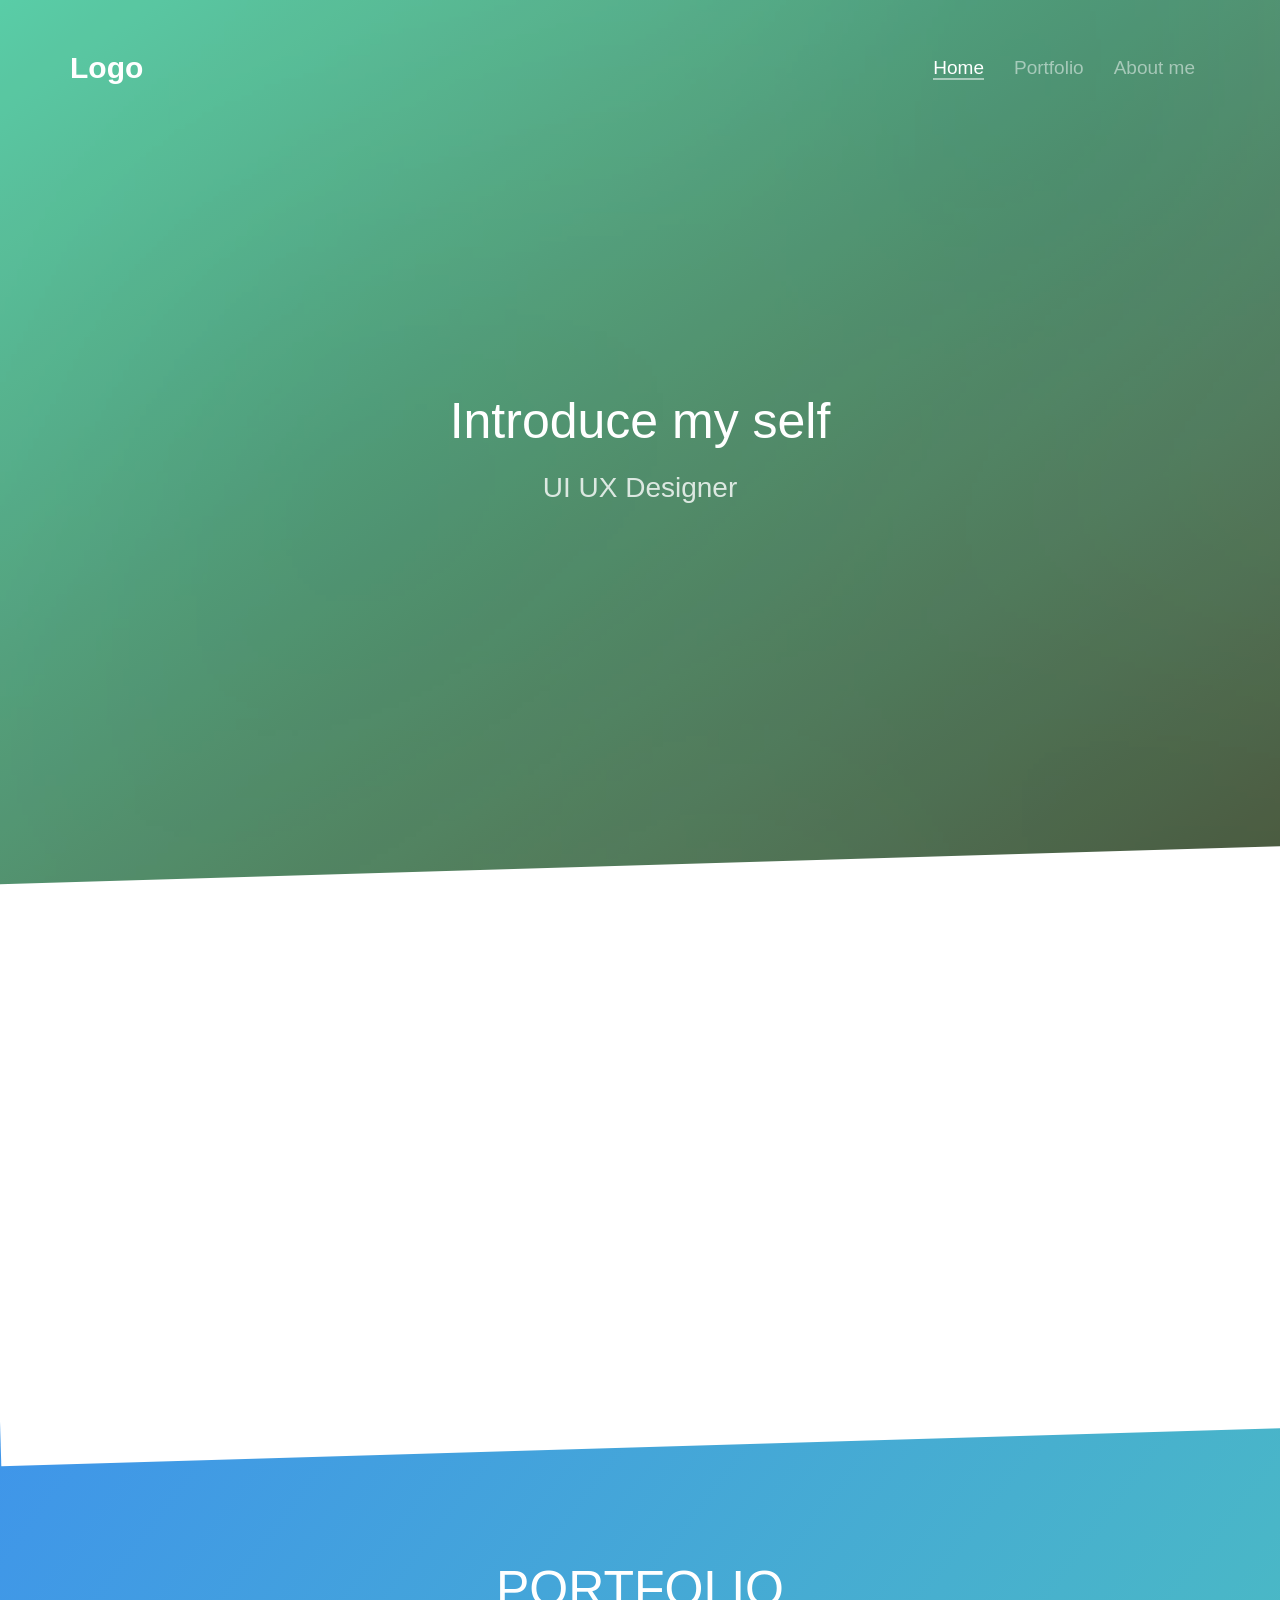
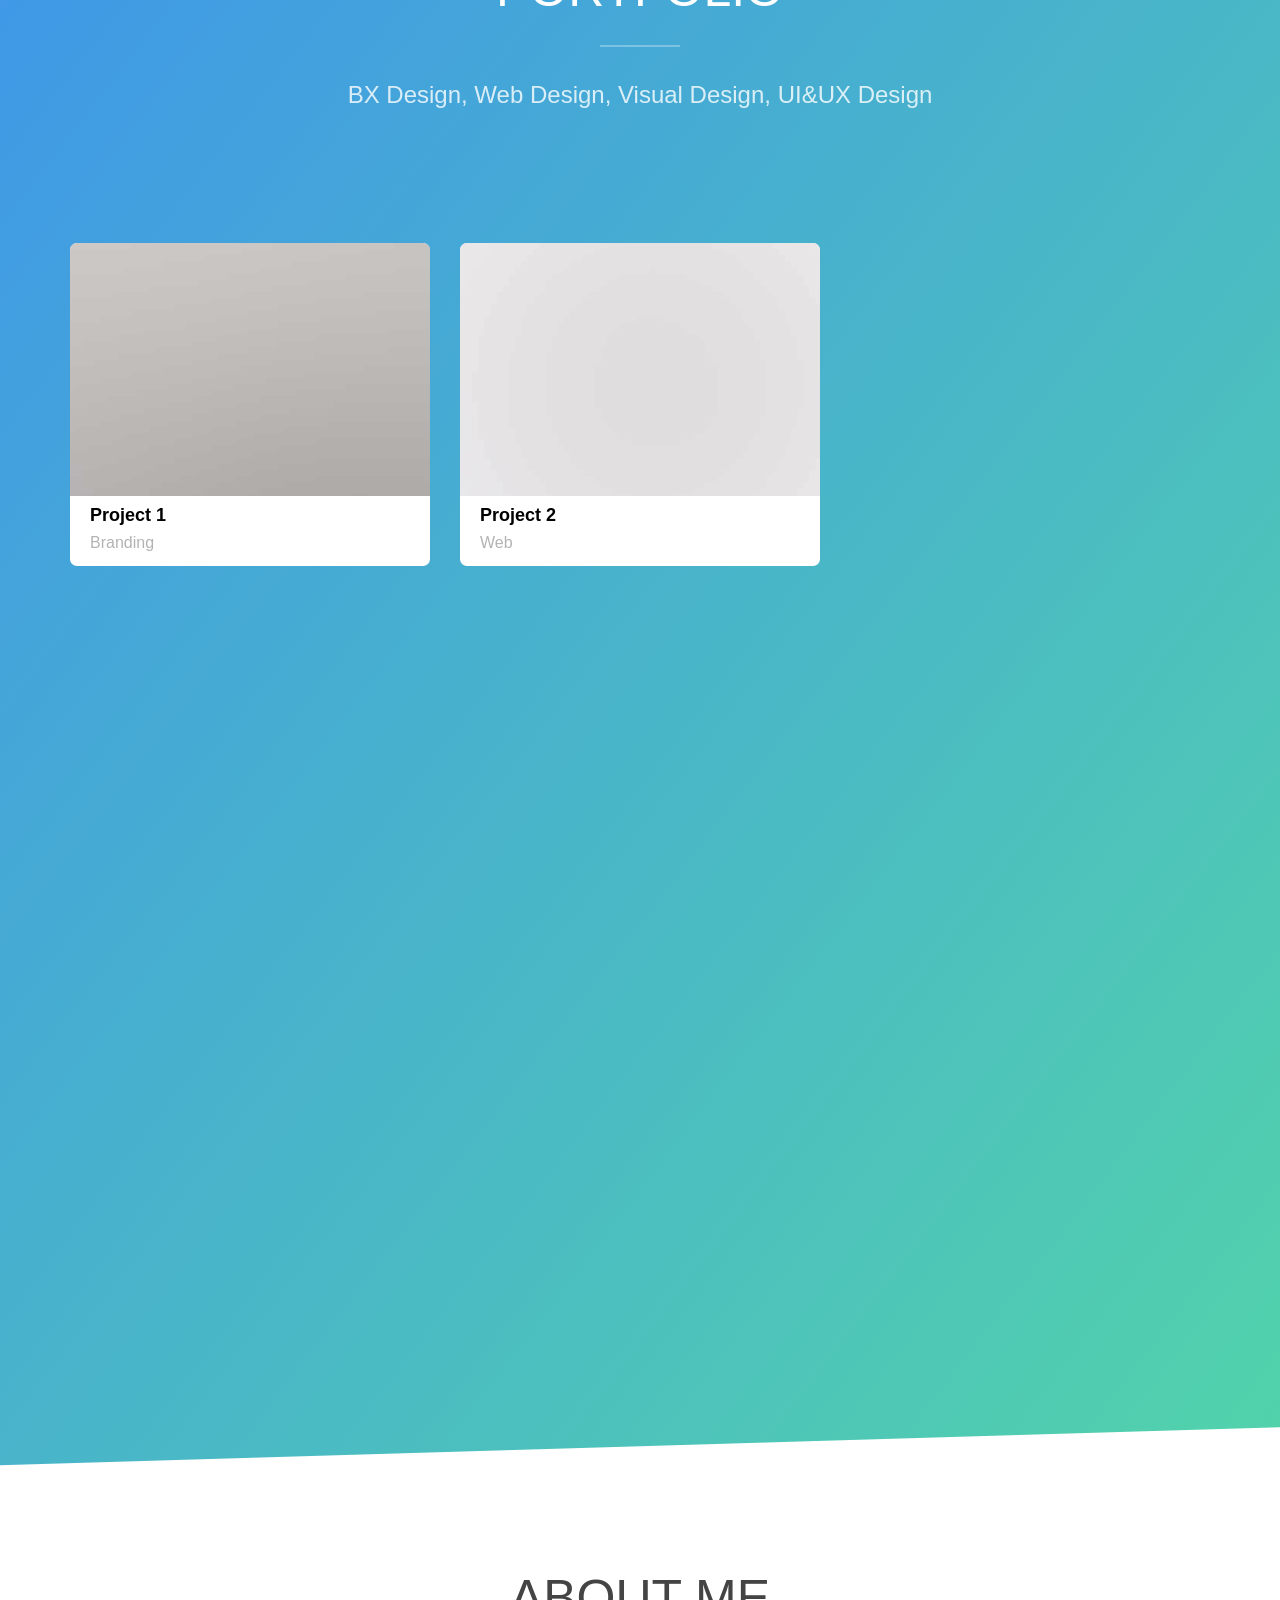
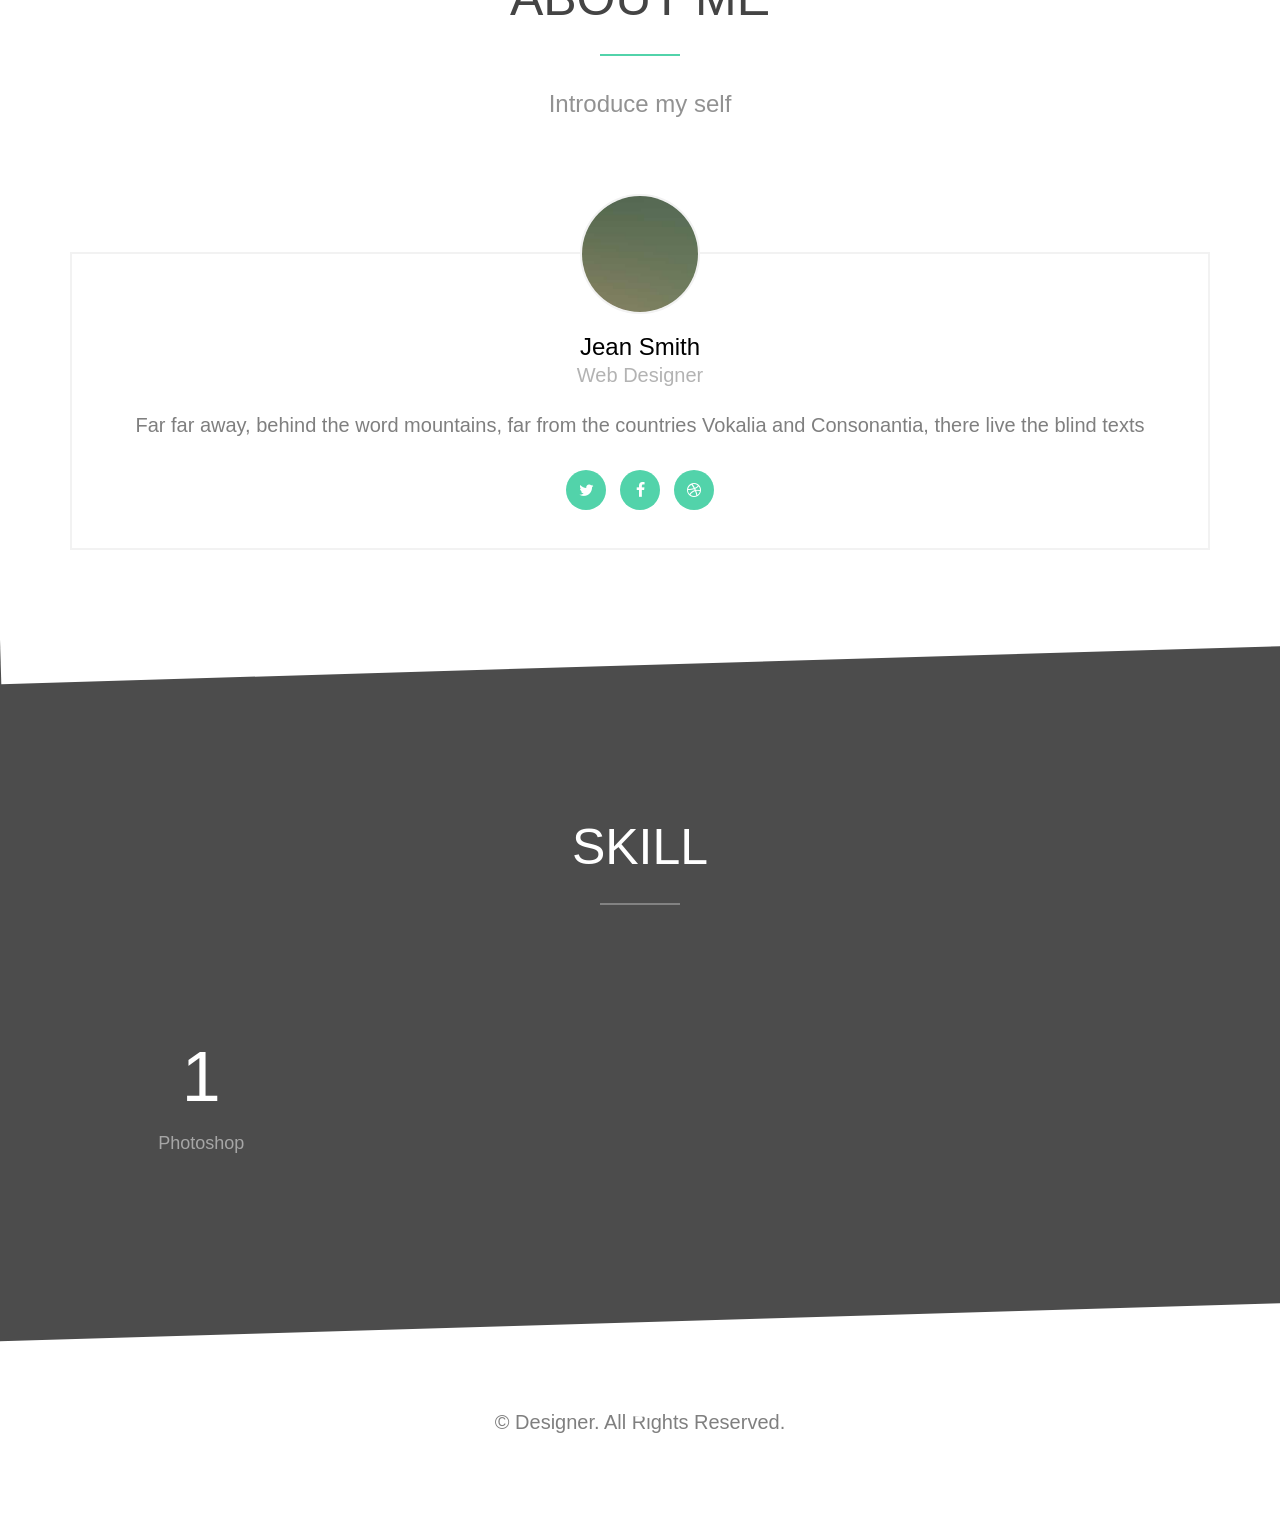
==== commit d06c91ad: "ver.1.1" ====
--- a/index.html
+++ b/index.html
@@ -11,7 +11,7 @@
 
 	<link rel="shortcut icon" href="favicon.ico">
 
-	<link href='https://fonts.googleapis.com/css?family=Source+Sans+Pro:400,300,600,400italic,700' rel='stylesheet' type='text/css'>
+
 	
 
 	<link rel="stylesheet" href="css/animate.css">
@@ -20,6 +20,7 @@
 	<link rel="stylesheet" href="css/magnific-popup.css">
 	<link rel="stylesheet" href="css/bootstrap.css">
 	<link rel="stylesheet" href="css/style.css">
+	<link rel="stylesheet" href="css/fonts.css">
 
 
 	<!-- Modernizr JS -->
@@ -58,7 +59,7 @@
 					<div class="row">
 						<div class="col-md-8 col-md-offset-2">
 							<h1 class="to-animate">Introduce my self</h1>
-							<h2 class="to-animate">Web developer &amp; Graphic Designer</h2>
+							<h2 class="to-animate">UI UX Designer</h2>
 						</div>
 					</div>
 				</div>
@@ -70,14 +71,15 @@
 	<section id="fh5co-intro">
 		<div class="container">
 			<div class="row row-bottom-padded-lg">
-				<div class="fh5co-block to-animate" style="background-image: url(images/img_7.jpg);">
+				<div class="fh5co-block to-animate" style="background-image: url(images/main\ copy.jpg);">
 					<div class="overlay-darker"></div>
 					<div class="overlay"></div>
 					<div class="fh5co-text">
-						<i class="fh5co-intro-icon icon-bulb"></i>
-						<h2>Plan</h2>
-						<p>Far far away, behind the word mountains, far from the countries Vokalia and Consonantia, there live the blind texts.</p>
-						<p><a href="#" class="btn btn-primary">Get In Touch</a></p>
+						<img src="images/logo.png" alt="">
+						<h2>천안예술의전당</h2>
+						<p>‘예술이 흐르는 시간, 천안에서 느끼다’ 를
+							온라인에서도 깊이 경험할 수 있도록 개선하는 데 목적을 두었습니다.</p>
+						<p><a href="project/project_chunan.html" class="btn btn-primary">자세히 보기</a></p>
 					</div>
 				</div>
 				<div class="fh5co-block to-animate" style="background-image: url(images/img_8.jpg);">
@@ -97,7 +99,7 @@
 						<i class="fh5co-intro-icon icon-rocket"></i>
 						<h2>Launch</h2>
 						<p>Far far away, behind the word mountains, far from the countries Vokalia and Consonantia, there live the blind texts.</p>
-						<p><a href="#" class="btn btn-primary">Why Us?</a></p>
+						<p><a href="#" class="btn btn-primary">Click Me</a></p>
 					</div>
 				</div>
 			</div>
--- a/css/style.css
+++ b/css/style.css
@@ -1,10 +1,4 @@
-@font-face {
-  font-family: 'icomoon';
-  src: url("../fonts/icomoon/icomoon.eot?srf3rx");
-  src: url("../fonts/icomoon/icomoon.eot?srf3rx#iefix") format("embedded-opentype"), url("../fonts/icomoon/icomoon.ttf?srf3rx") format("truetype"), url("../fonts/icomoon/icomoon.woff?srf3rx") format("woff"), url("../fonts/icomoon/icomoon.svg?srf3rx#icomoon") format("svg");
-  font-weight: normal;
-  font-style: normal;
-}
+
 /* =======================================================
 *
 * 	Template Style 
@@ -12,8 +6,7 @@
 *
 * ======================================================= */
 body {
-  font-family: "Source Sans Pro", Arial, sans-serif;
-  font-weight: 300;
+
   font-size: 20px;
   line-height: 1.5;
   color: #777777;
@@ -40,7 +33,7 @@
 
 h1, h2, h3, h4, h5, h6 {
   color: #000;
-  font-family: "Source Sans Pro", Arial, sans-serif;
+
   font-weight: 400;
   margin: 0 0 30px 0;
 }
@@ -392,10 +385,10 @@
   background-image: url([data-uri]);
   background-image: -webkit-gradient(linear, 0% 0%, 100% 100%, color-stop(0, #3f95ea), color-stop(1, #52d3aa));
   /* Android 2.3 */
-  background-image: -webkit-repeating-linear-gradient(top left, #3f95ea 0%, #52d3aa 100%);
+  background-image: -webkit-repeating-linear-gradient(top left, #0000 0%, #47563B 100%);
   /* IE10+ */
-  background-image: repeating-linear-gradient(to bottom right, #3f95ea 0%, #52d3aa 100%);
-  background-image: -ms-repeating-linear-gradient(top left, #3f95ea 0%, #52d3aa 100%);
+  background-image: repeating-linear-gradient(to bottom right, #0000 0%, #47563B 100%);
+  background-image: -ms-repeating-linear-gradient(top left, #0000 0%, #47563B 100%);
 }
 #fh5co-home, #fh5co-home .text-wrap {
   height: 900px;
@@ -535,6 +528,7 @@
   display: block;
 }
 #fh5co-intro .fh5co-block h2 {
+  font-family: Paperlogy;
   font-size: 24px;
   font-weight: 400;
 }
--- a/css/fonts.css
+++ b/css/fonts.css
@@ -0,0 +1,4 @@
+@font-face {
+    font-family: "Paperlogy";
+    src: url('../fonts/Paperlogy.woff2') format("woff2");
+}
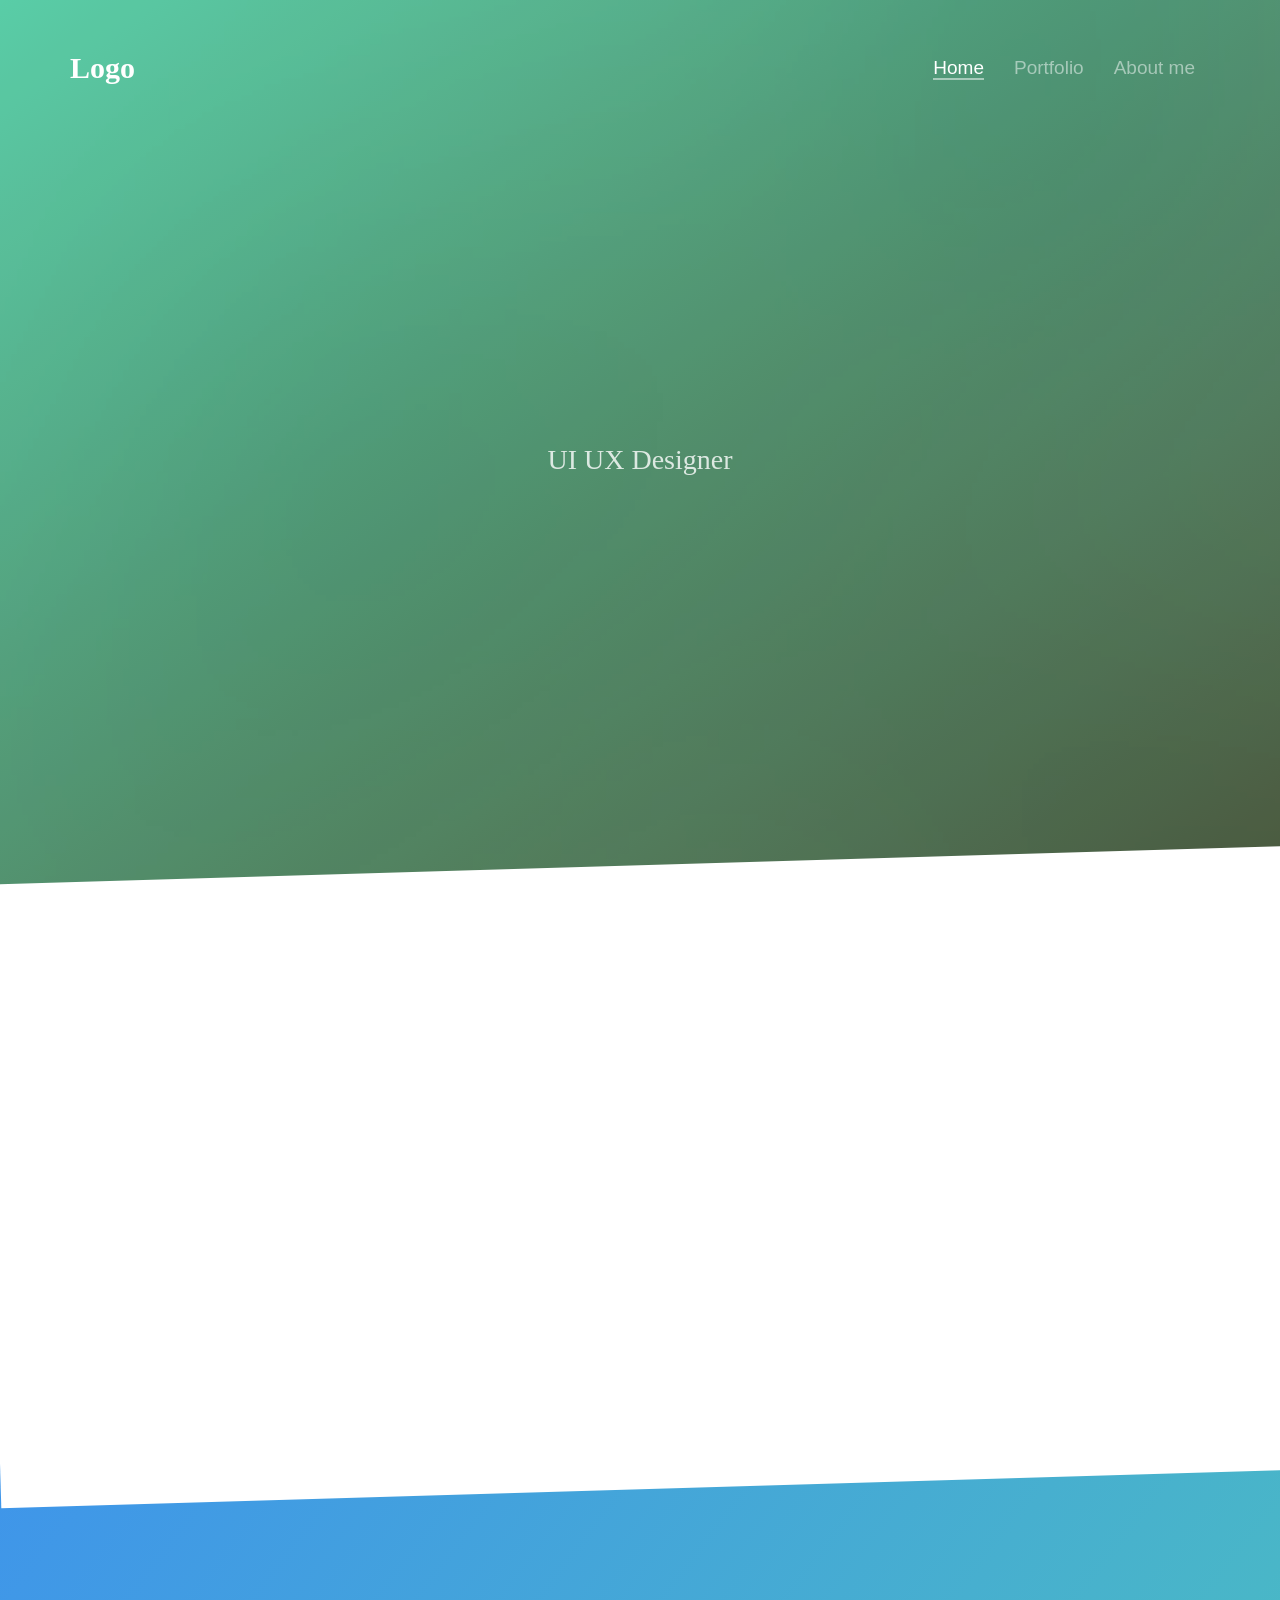
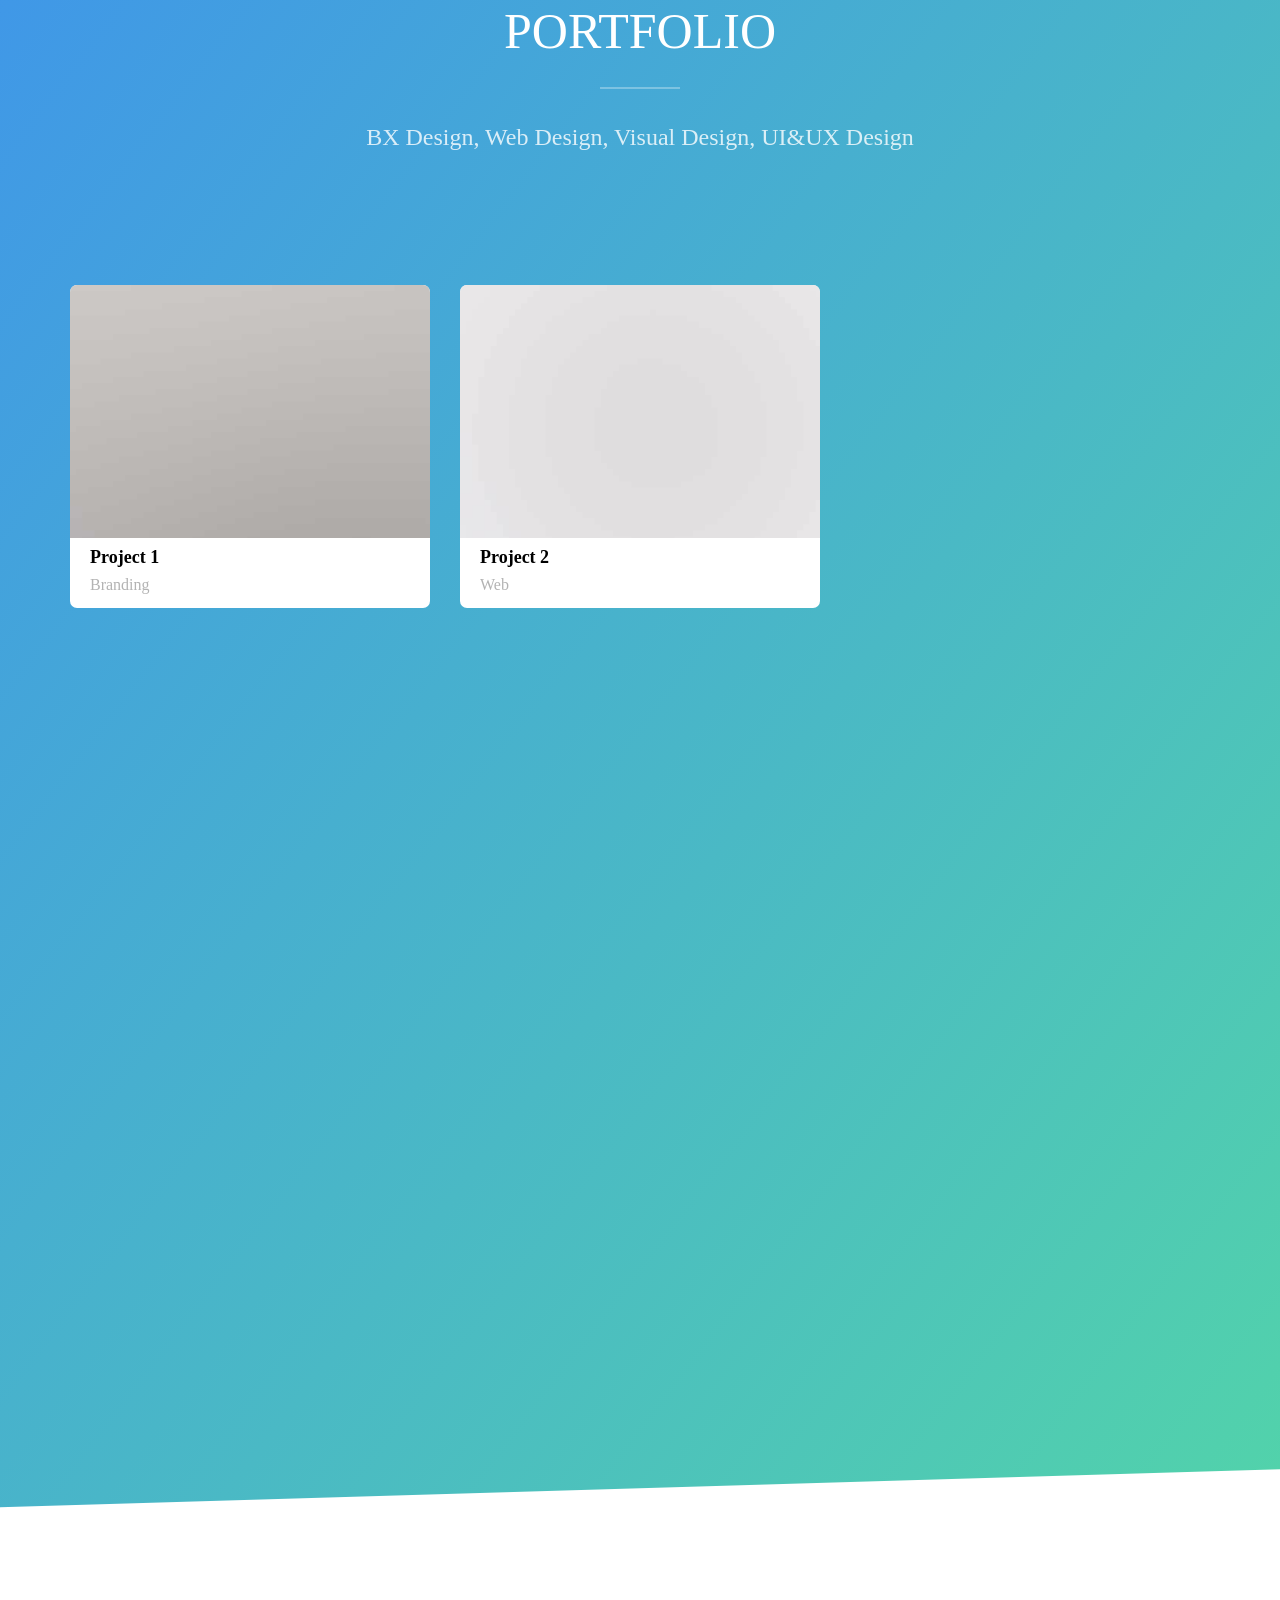
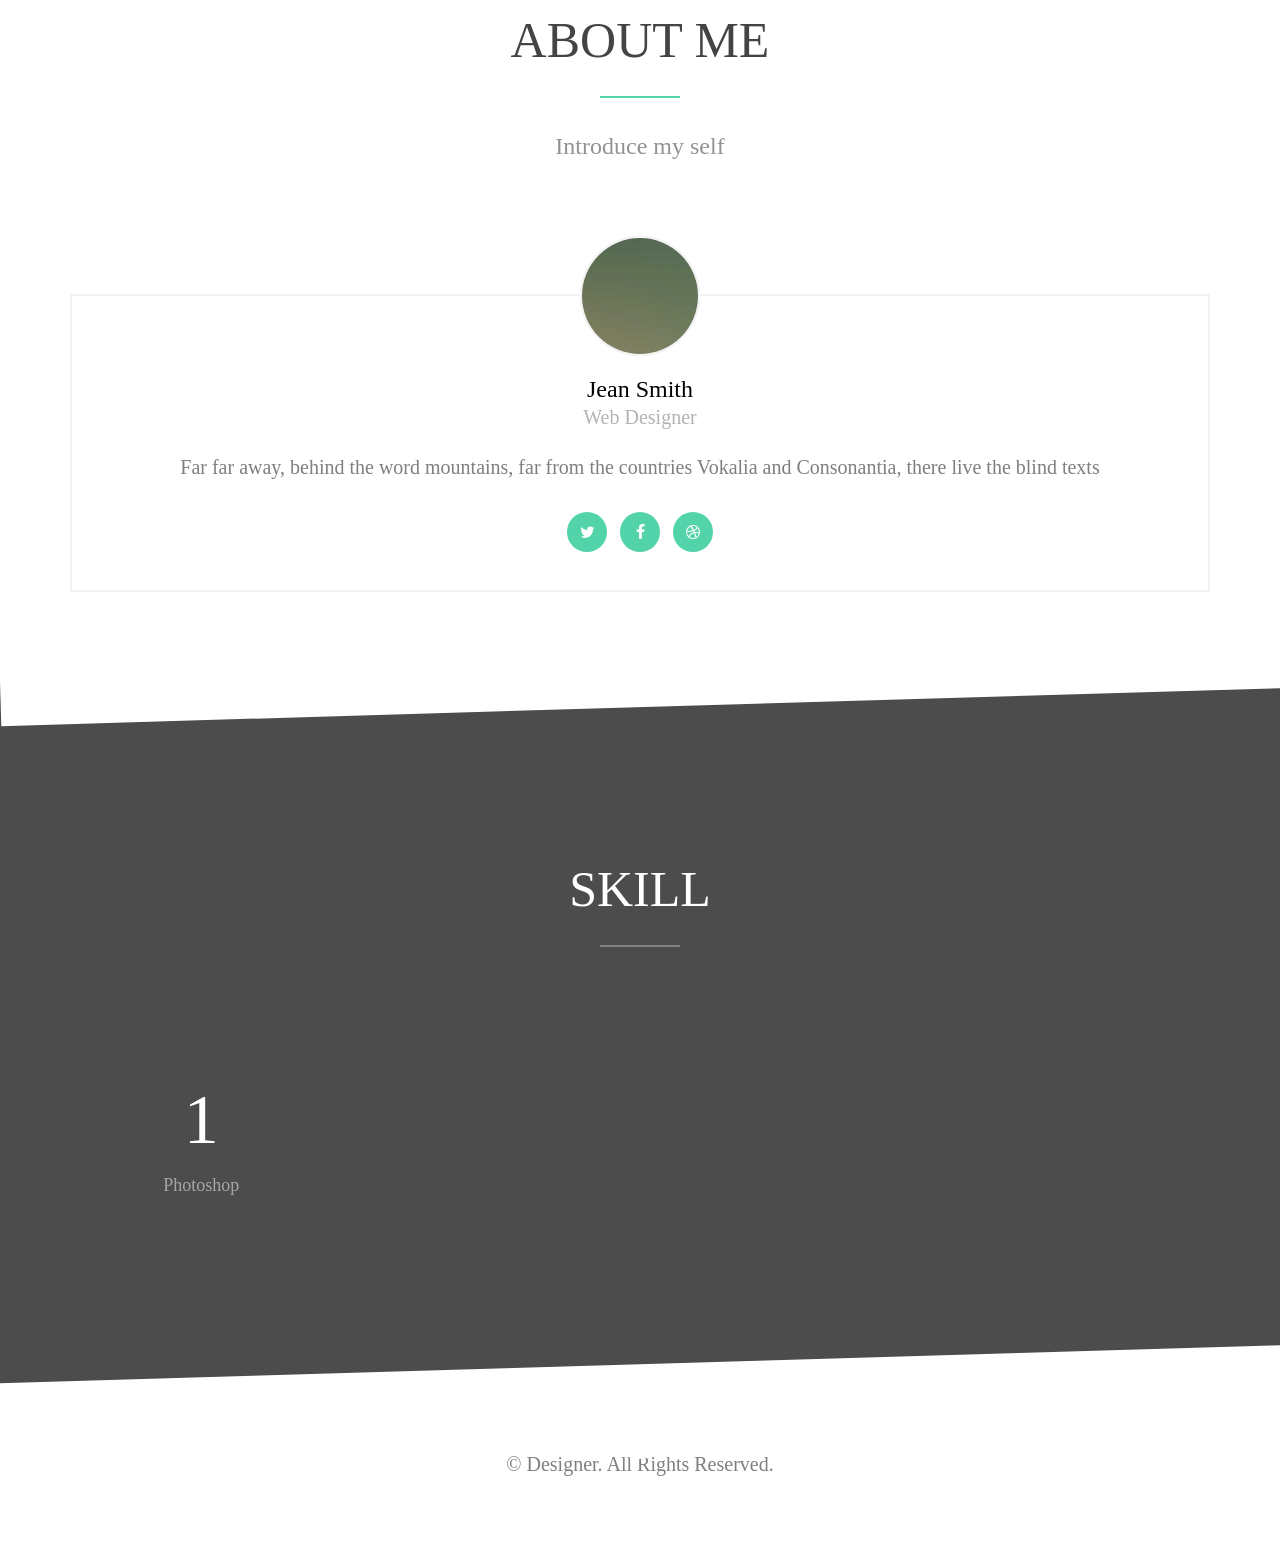
==== commit 310c7d1d: "ver1.2" ====
--- a/index.html
+++ b/index.html
@@ -58,7 +58,7 @@
 				<div class="text-inner">
 					<div class="row">
 						<div class="col-md-8 col-md-offset-2">
-							<h1 class="to-animate">Introduce my self</h1>
+							<h1 class="to-animate"></h1>
 							<h2 class="to-animate">UI UX Designer</h2>
 						</div>
 					</div>
@@ -71,23 +71,23 @@
 	<section id="fh5co-intro">
 		<div class="container">
 			<div class="row row-bottom-padded-lg">
-				<div class="fh5co-block to-animate" style="background-image: url(images/main\ copy.jpg);">
+				<div class="fh5co-block to-animate" style="background-image: url(images/main1.png);">
 					<div class="overlay-darker"></div>
 					<div class="overlay"></div>
 					<div class="fh5co-text">
-						<img src="images/logo.png" alt="">
+						<img src="images/logo2.svg" alt="">
 						<h2>천안예술의전당</h2>
 						<p>‘예술이 흐르는 시간, 천안에서 느끼다’ 를
 							온라인에서도 깊이 경험할 수 있도록 개선하는 데 목적을 두었습니다.</p>
-						<p><a href="project/project_chunan.html" class="btn btn-primary">자세히 보기</a></p>
+						<p><a href="project/project_chunan.html" target="_blank" class="btn btn-primary">VIEW</a></p>
 					</div>
 				</div>
 				<div class="fh5co-block to-animate" style="background-image: url(images/img_8.jpg);">
 					<div class="overlay-darker"></div>
 					<div class="overlay"></div>
 					<div class="fh5co-text">
-						<i class="fh5co-intro-icon icon-wrench"></i>
-						<h2>Develop</h2>
+						<img src="images/you.svg" alt="">
+						<h2>유시몰x산리오캐릭터즈</h2>
 						<p>Far far away, behind the word mountains, far from the countries Vokalia and Consonantia, there live the blind texts.</p>
 						<p><a href="#" class="btn btn-primary">Click Me</a></p>
 					</div>
--- a/css/style.css
+++ b/css/style.css
@@ -6,7 +6,7 @@
 *
 * ======================================================= */
 body {
-
+  font-family: Paperlogy;
   font-size: 20px;
   line-height: 1.5;
   color: #777777;
@@ -417,11 +417,13 @@
   border-bottom: 1px dashed white;
 }
 #fh5co-home .text-inner h1 {
+  font-family: Paperlogy;
   font-size: 50px;
   color: white;
   margin: 0 0 20px 0;
 }
-#fh5co-home .text-inner h2 {
+#fh5co-home .text-inner h2 {ß
+  font-family: Paperlogy;
   font-size: 28px;
   line-height: 38px;
   font-weight: 300;
@@ -448,6 +450,7 @@
 }
 
 #fh5co-intro {
+  font-family: Paperlogy;
   position: relative;
   bottom: 0;
   margin-top: -150px;
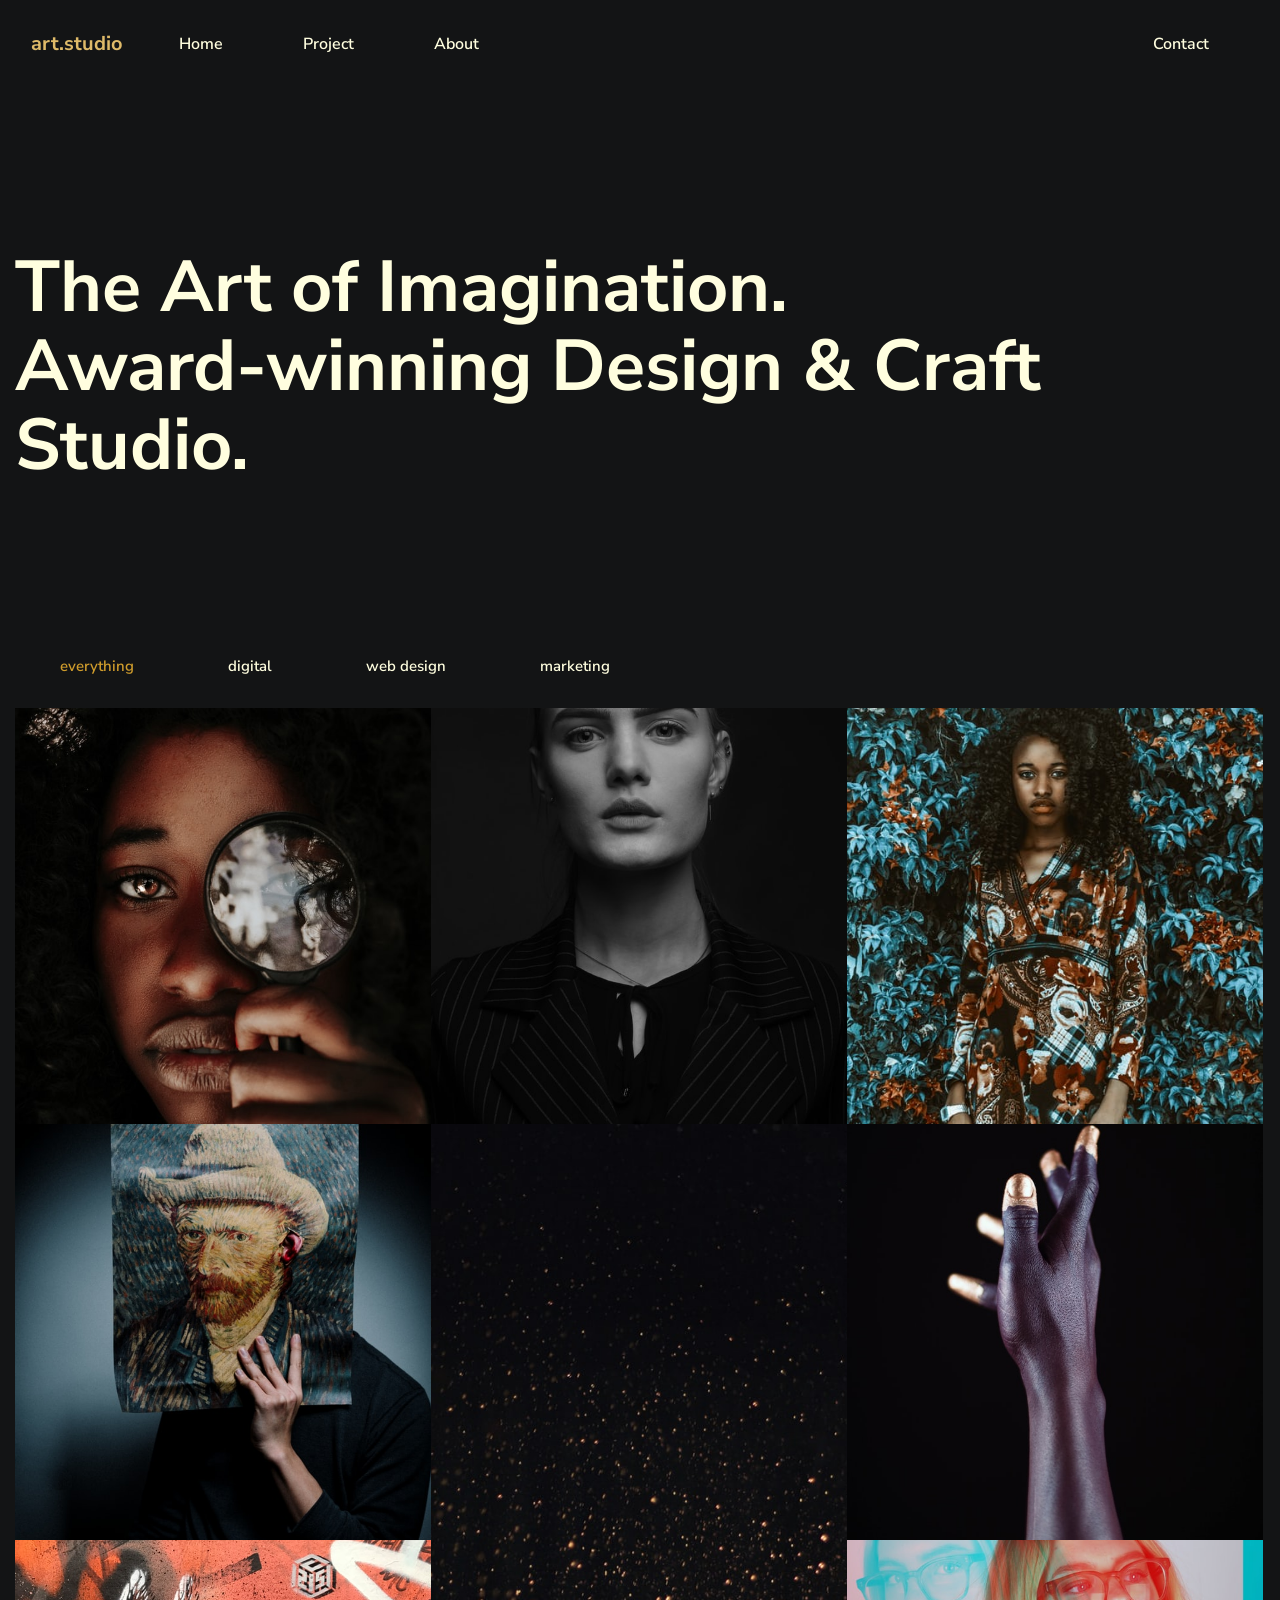
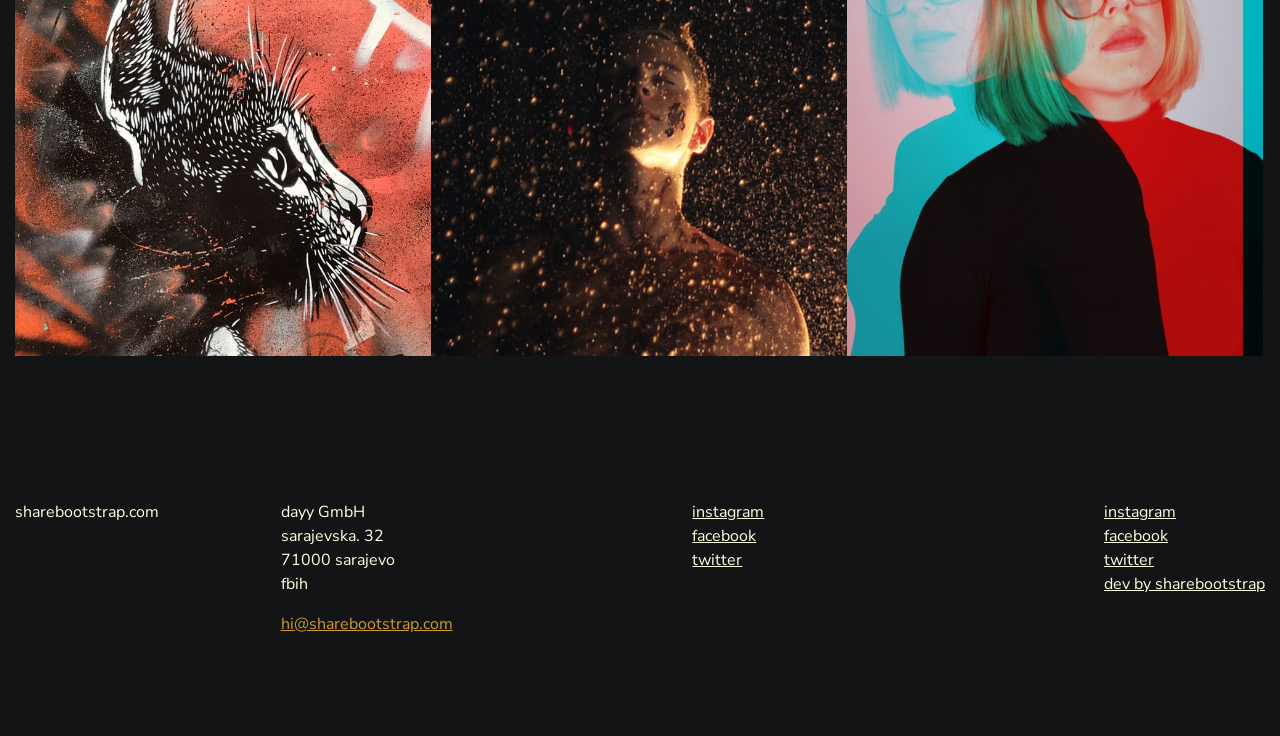
==== commit 3306b99d: "ver.01" ====
--- a/index.html
+++ b/index.html
@@ -1,329 +1,216 @@
-<!DOCTYPE html>
-<!--[if lt IE 7]>      <html class="no-js lt-ie9 lt-ie8 lt-ie7"> <![endif]-->
-<!--[if IE 7]>         <html class="no-js lt-ie9 lt-ie8"> <![endif]-->
-<!--[if IE 8]>         <html class="no-js lt-ie9"> <![endif]-->
-<!--[if gt IE 8]><!--> <html class="no-js"> <!--<![endif]-->
-	<head>
-	<meta charset="utf-8">
-	<meta http-equiv="X-UA-Compatible" content="IE=edge">
-	<title>타이틀 작성</title>
-	<meta name="viewport" content="width=device-width, initial-scale=1">
-
-	<link rel="shortcut icon" href="favicon.ico">
-
-
-	
-
-	<link rel="stylesheet" href="css/animate.css">
-	<link rel="stylesheet" href="css/icomoon.css">
-	<link rel="stylesheet" href="css/simple-line-icons.css">
-	<link rel="stylesheet" href="css/magnific-popup.css">
-	<link rel="stylesheet" href="css/bootstrap.css">
-	<link rel="stylesheet" href="css/style.css">
-	<link rel="stylesheet" href="css/fonts.css">
-
-
-	<!-- Modernizr JS -->
-	<script src="js/modernizr-2.6.2.min.js"></script>
-	<!-- FOR IE9 below -->
-	<!--[if lt IE 9]>
-	<script src="js/respond.min.js"></script>
-	<![endif]-->
-
-	</head>
-
-
-	<body>
-	<header role="banner" id="fh5co-header">
-			<div class="container">
-			    <nav class="navbar navbar-default">
-		        <div class="navbar-header">
-		        <a class="navbar-brand" href="index.html">Logo</a> 
-		        </div>
-		        <div id="navbar" class="navbar-collapse collapse">
-		          <ul class="nav navbar-nav navbar-right">
-		            <li class="active"><a href="#" data-nav-section="home"><span>Home</span></a></li>
-		            <li><a href="#" data-nav-section="portfolio"><span>Portfolio</span></a></li>
-		            <li><a href="#" data-nav-section="about"><span>About me</span></a></li>
-		          </ul>
-		        </div>
-			    </nav>
-		  </div>
-	</header>
-
-	<section id="fh5co-home" data-section="home" style="background-image: url(images/full_image_2.jpg);" data-stellar-background-ratio="0.5">
-		<div class="gradient"></div>
-		<div class="container">
-			<div class="text-wrap">
-				<div class="text-inner">
-					<div class="row">
-						<div class="col-md-8 col-md-offset-2">
-							<h1 class="to-animate"></h1>
-							<h2 class="to-animate">UI UX Designer</h2>
-						</div>
-					</div>
-				</div>
-			</div>
-		</div>
-		<div class="slant"></div>
-	</section>
-
-	<section id="fh5co-intro">
-		<div class="container">
-			<div class="row row-bottom-padded-lg">
-				<div class="fh5co-block to-animate" style="background-image: url(images/main1.png);">
-					<div class="overlay-darker"></div>
-					<div class="overlay"></div>
-					<div class="fh5co-text">
-						<img src="images/logo2.svg" alt="">
-						<h2>천안예술의전당</h2>
-						<p>‘예술이 흐르는 시간, 천안에서 느끼다’ 를
-							온라인에서도 깊이 경험할 수 있도록 개선하는 데 목적을 두었습니다.</p>
-						<p><a href="project/project_chunan.html" target="_blank" class="btn btn-primary">VIEW</a></p>
-					</div>
-				</div>
-				<div class="fh5co-block to-animate" style="background-image: url(images/img_8.jpg);">
-					<div class="overlay-darker"></div>
-					<div class="overlay"></div>
-					<div class="fh5co-text">
-						<img src="images/you.svg" alt="">
-						<h2>유시몰x산리오캐릭터즈</h2>
-						<p>Far far away, behind the word mountains, far from the countries Vokalia and Consonantia, there live the blind texts.</p>
-						<p><a href="#" class="btn btn-primary">Click Me</a></p>
-					</div>
-				</div>
-				<div class="fh5co-block to-animate" style="background-image: url(images/img_10.jpg);">
-					<div class="overlay-darker"></div>
-					<div class="overlay"></div>
-					<div class="fh5co-text">
-						<i class="fh5co-intro-icon icon-rocket"></i>
-						<h2>Launch</h2>
-						<p>Far far away, behind the word mountains, far from the countries Vokalia and Consonantia, there live the blind texts.</p>
-						<p><a href="#" class="btn btn-primary">Click Me</a></p>
-					</div>
-				</div>
-			</div>
-		</div>
-	</section>
-
-	<section id="fh5co-work" data-section="portfolio">
-		<div class="container">
-			<div class="row">
-				<div class="col-md-12 section-heading text-center">
-					<h2 class="to-animate">Portfolio</h2>
-					<div class="row">
-						<div class="col-md-8 col-md-offset-2 subtext to-animate">
-							<h3>BX Design, Web Design, Visual Design, UI&amp;UX Design</h3>
-						</div>
-					</div>
-				</div>
-			</div>
-			<div class="row row-bottom-padded-sm">
-				<div class="col-md-4 col-sm-6 col-xxs-12">
-					<a href="images/work_1.jpg" class="fh5co-project-item image-popup to-animate">
-						<img src="images/work_1.jpg" alt="Image" class="img-responsive">
-						<div class="fh5co-text">
-						<h2>Project 1</h2>
-						<span>Branding</span>
-						</div>
-					</a>
-				</div>
-				<div class="col-md-4 col-sm-6 col-xxs-12">
-					<a href="images/work_2.jpg" class="fh5co-project-item image-popup to-animate">
-						<img src="images/work_2.jpg" alt="Image" class="img-responsive">
-						<div class="fh5co-text">
-						<h2>Project 2</h2>
-						<span>Web</span>
-						</div>
-					</a>
-				</div>
-
-				<div class="clearfix visible-sm-block"></div>
-
-				<div class="col-md-4 col-sm-6 col-xxs-12">
-					<a href="images/work_3.jpg" class="fh5co-project-item image-popup to-animate">
-						<img src="images/work_3.jpg" alt="Image" class="img-responsive">
-						<div class="fh5co-text">
-						<h2>Project 3</h2>
-						<span>Web</span>
-						</div>
-					</a>
-				</div>
-				<div class="col-md-4 col-sm-6 col-xxs-12">
-					<a href="images/work_4.jpg" class="fh5co-project-item image-popup to-animate">
-						<img src="images/work_4.jpg" alt="Image" class="img-responsive">
-						<div class="fh5co-text">
-						<h2>Project 4</h2>
-						<span>UI/UX</span>
-						</div>
-					</a>
-				</div>
-				
-				<div class="clearfix visible-sm-block"></div>
-
-				<div class="col-md-4 col-sm-6 col-xxs-12">
-					<a href="images/work_5.jpg" class="fh5co-project-item image-popup to-animate">
-						<img src="images/work_5.jpg" alt="Image" class="img-responsive">
-						<div class="fh5co-text">
-						<h2>Project 1</h2>
-						<span>Photography</span>
-						</div>
-					</a>
-				</div>
-				<div class="col-md-4 col-sm-6 col-xxs-12">
-					<a href="images/work_6.jpg" class="fh5co-project-item image-popup to-animate">
-						<img src="images/work_6.jpg" alt="Image" class="img-responsive">
-						<div class="fh5co-text">
-						<h2>Project 2</h2>
-						<span>Illustration</span>
-						</div>
-					</a>
-				</div>
-				
-				<div class="clearfix visible-sm-block"></div>
-
-				<div class="col-md-4 col-sm-6 col-xxs-12">
-					<a href="images/work_7.jpg" class="fh5co-project-item image-popup to-animate">
-						<img src="images/work_7.jpg" alt="Image" class="img-responsive">
-						<div class="fh5co-text">
-						<h2>Project 3</h2>
-						<span>Web</span>
-						</div>
-					</a>
-				</div>
-				<div class="col-md-4 col-sm-6 col-xxs-12">
-					<a href="images/work_8.jpg" class="fh5co-project-item image-popup to-animate">
-						<img src="images/work_8.jpg" alt="Image" class="img-responsive">
-						<div class="fh5co-text">
-						<h2>Project 4</h2>
-						<span>Sketch</span>
-						</div>
-					</a>
-				</div>
-
-				<div class="clearfix visible-sm-block"></div>
-
-				<div class="col-md-4 col-sm-6 col-xxs-12">
-					<a href="images/work_1.jpg" class="fh5co-project-item image-popup to-animate">
-						<img src="images/work_1.jpg" alt="Image" class="img-responsive">
-						<div class="fh5co-text">
-						<h2>Project 2</h2>
-						<span>Illustration</span>
-						</div>
-					</a>
-				</div>
-			</div>
-		</div>
-	</section>
-
-
-
-
-	<section id="fh5co-about" data-section="about">
-		<div class="container">
-			<div class="row">
-				<div class="col-md-12 section-heading text-center">
-					<h2 class="to-animate">About Me</h2>
-					<div class="row">
-						<div class="col-md-8 col-md-offset-2 subtext to-animate">
-							<h3>Introduce my self</h3>
-						</div>
-					</div>
-				</div>
-			</div>
-			<div class="row">
-				<div class="col-md-12">
-					<div class="fh5co-person text-center to-animate">
-						<figure><img src="images/person1.jpg" alt="Image"></figure>
-						<h3>Jean Smith</h3>
-						<span class="fh5co-position">Web Designer</span>
-						<p>Far far away, behind the word mountains, far from the countries Vokalia and Consonantia, there live the blind texts</p>
-						<ul class="social social-circle">
-							<li><a href="#"><i class="icon-twitter"></i></a></li>
-							<li><a href="#"><i class="icon-facebook"></i></a></li>
-							<li><a href="#"><i class="icon-dribbble"></i></a></li>
-						</ul>
-					</div>
-				</div>
-			</div>
-		</div>
-	</section>
-	
-	<section id="fh5co-counters" style="background-image: url(images/full_image_1.jpg);" data-stellar-background-ratio="0.5">
-		<div class="fh5co-overlay"></div>
-		<div class="container">
-			<div class="row">
-				<div class="col-md-12 section-heading text-center to-animate">
-					<h2>Skill</h2>
-				</div>
-			</div>
-			<div class="row">
-				<div class="col-md-3 col-sm-6 col-xs-12">
-					<div class="fh5co-counter to-animate">
-						<i class="fh5co-counter-icon icon-briefcase to-animate-2"></i>
-						<span class="fh5co-counter-number js-counter" data-from="0" data-to="50" data-speed="5000" data-refresh-interval="50">85</span>
-						<span class="fh5co-counter-label">Photoshop</span>
-					</div>
-				</div>
-				<div class="col-md-3 col-sm-6 col-xs-12">
-					<div class="fh5co-counter to-animate">
-						<i class="fh5co-counter-icon icon-code to-animate-2"></i>
-						<span class="fh5co-counter-number js-counter" data-from="0" data-to="90" data-speed="5000" data-refresh-interval="50">90</span>
-						<span class="fh5co-counter-label">Illustrator</span>
-					</div>
-				</div>
-				<div class="col-md-3 col-sm-6 col-xs-12">
-					<div class="fh5co-counter to-animate">
-						<i class="fh5co-counter-icon icon-cup to-animate-2"></i>
-						<span class="fh5co-counter-number js-counter" data-from="0" data-to="70" data-speed="5000" data-refresh-interval="50">70</span>
-						<span class="fh5co-counter-label">HTML &amp; CSS</span>
-					</div>
-				</div>
-				<div class="col-md-3 col-sm-6 col-xs-12">
-					<div class="fh5co-counter to-animate">
-						<i class="fh5co-counter-icon icon-people to-animate-2"></i>
-						<span class="fh5co-counter-number js-counter" data-from="0" data-to="60" data-speed="5000" data-refresh-interval="50">60</span>
-						<span class="fh5co-counter-label">etc</span>
-					</div>
-				</div>
-			</div>
-		</div>
-	</section>
-	
-	
-	<footer id="footer" role="contentinfo">
-		<a href="#" class="gotop js-gotop"><i class="icon-arrow-up2"></i></a>
-		<div class="container">
-            <div class="col-md-12 text-center">
-                <p>&copy; Designer. All Rights Reserved.</p>
-            </div>
-		</div>
-	</footer>
-	
-	
-
-
-	
-	<!-- jQuery -->
-	<script src="js/jquery.min.js"></script>
-	<!-- jQuery Easing -->
-	<script src="js/jquery.easing.1.3.js"></script>
-	<!-- Bootstrap -->
-	<script src="js/bootstrap.min.js"></script>
-	<!-- Waypoints -->
-	<script src="js/jquery.waypoints.min.js"></script>
-	<!-- Stellar Parallax -->
-	<script src="js/jquery.stellar.min.js"></script>
-	<!-- Counter -->
-	<script src="js/jquery.countTo.js"></script>
-	<!-- Magnific Popup -->
-	<script src="js/jquery.magnific-popup.min.js"></script>
-	<script src="js/magnific-popup-options.js"></script>
-
-
-	<!-- Main JS (Do not remove) -->
-	<script src="js/main.js"></script>
-
-	</body>
-</html>
-
+<!DOCTYPE html>
+<html lang="en">
+
+<head>
+    <meta charset="utf-8">
+    <meta name="viewport" content="width=device-width, initial-scale=1, shrink-to-fit=no">
+    <meta http-equiv="X-UA-Compatible" content="ie=edge">
+    <meta name="description" content="Free minimal portfolio web site template,minmal portfolio,porfolio,bootstrap template,html template,photography " />
+    <title>Home - Free Minimal portfolio template.Art Studio template.</title>
+    <link href="https://fonts.googleapis.com/css?family=Nunito+Sans:300,400,600,700,800,900&display=swap" rel="stylesheet">
+    <link rel="stylesheet" href="assets/css/main.min.css">
+    <link rel="stylesheet" href="assets/css/rtl.css">
+</head>
+
+<body>
+    <div class="nav-main">
+        <div class="container">
+            <nav class="navbar navbar-expand-lg navbar-light">
+                <a class="navbar-brand font-weight-bold" href="index.html">art.studio</a>
+                <button class="navbar-toggler" type="button" data-toggle="collapse" data-target="#navbarNav" aria-controls="navbarNav" aria-expanded="false" aria-label="Toggle navigation">
+                    <span class="navbar-toggler-icon"></span>
+                </button>
+                <div class="collapse navbar-collapse" id="navbarNav">
+                    <ul class="navbar-nav">
+                        <li class="nav-item">
+                            <a class="nav-link" href="index.html">Home</a>
+                        </li>
+                        <li class="nav-item">
+                            <a class="nav-link" href="project.html">Project</a>
+                        </li>
+
+                        <li class="nav-item">
+                            <a class="nav-link" href="about.html">About</a>
+                        </li>
+                    </ul>
+
+                    <ul class="navbar-nav ml-auto">
+
+
+                        <li class="nav-item">
+                            <a class="nav-link" href="contact.html">Contact</a>
+                        </li>
+                    </ul>
+                </div>
+            </nav>
+            <!--end:Nav -->
+        </div>
+    </div>
+    <!--end:Navigation -->
+    <main role="main">
+        <section class="intro">
+            <div class="container">
+                <div class="row d-flex  align-items-start">
+                    <div class="col-md-11">
+                        <h1 class="display-3">The Art of Imagination.<br>Award-winning Design &amp; Craft Studio.</h1>
+                    </div>
+                </div>
+            </div>
+        </section>
+        <!--end:Intro -->
+        <section class="space-md">
+            <!-- portfolio -->
+            <div id="portfolio" class="container">
+                <div id="portfolio-filters">
+                    <ul id="filters" class="p-0">
+                        <li><a href="*" class="active">everything</a></li>
+                        <li><a href=".digital">Digital</a></li>
+                        <li><a href=".branding">Web Design</a></li>
+                        <li><a href=".campaigns">Marketing</a></li>
+                    </ul>
+                </div>
+                <div class="grid" data-cols="3" data-margin="0" data-height="1" data-masonry='{ "columnWidth": 200, "itemSelector": ".entry" }'>
+                    <!-- entry -->
+                    <div class="entry work-entry branding">
+                        <a href="project.html">
+                            <div class="entry-image imageBG" data-img="./assets/img/photo-1558212628-ad7f5fb28c5e.jpg"></div>
+                            <div class="work-entry-hover">
+                                <div class="work-entry-content">
+                                    <div class="work-entry-title">Liber Finance</div>
+                                    <div class="work-entry-cat">Web</div>
+                                </div>
+                            </div>
+                        </a>
+                    </div>
+                    <!-- end:entry -->
+                    <div class="entry work-entry digital">
+                        <a href="project.html">
+                            <div class="entry-image imageBG" data-img="./assets/img/photo-1558180702-95f1c3ae2ca3.jpg"></div>
+                            <div class="work-entry-hover">
+                                <div class="work-entry-content">
+                                    <div class="work-entry-title">Aramark</div>
+                                    <div class="work-entry-cat">Marketing</div>
+                                </div>
+                            </div>
+                        </a>
+                    </div>
+                    <!-- end:entry -->
+                    <div class="entry work-entry campaigns">
+                        <a href="project.html">
+                            <div class="entry-image imageBG" data-img="./assets/img/photo-1558118720-fa5cdebe6b3a.jpg"></div>
+                            <div class="work-entry-hover">
+                                <div class="work-entry-content">
+                                    <div class="work-entry-title">Portfolio page</div>
+                                    <div class="work-entry-cat">web design</div>
+                                </div>
+                            </div>
+                        </a>
+                    </div>
+                    <!-- end:entry -->
+                    <div class="entry work-entry branding">
+                        <a href="project.html">
+                            <div class="entry-image imageBG" data-img="./assets/img/photo-1558100984-01e6cd6fc9aa.jpg"></div>
+                            <div class="work-entry-hover">
+                                <div class="work-entry-content">
+                                    <div class="work-entry-title">Sunday Breakfast</div>
+                                    <div class="work-entry-cat">Branding</div>
+                                </div>
+                            </div>
+                        </a>
+                    </div>
+                    <!-- end:entry -->
+                    <div class="entry work-entry campaigns h2">
+                        <a href="project.html">
+                            <div class="entry-image imageBG" data-img="./assets/img/photo-1494475673543-6a6a27143fc8.jpg"></div>
+                            <div class="work-entry-hover">
+                                <div class="work-entry-content">
+                                    <div class="work-entry-title">Sunday Breakfast</div>
+                                    <div class="work-entry-cat">All</div>
+                                </div>
+                            </div>
+                        </a>
+                    </div>
+                    <!-- end:entry -->
+                    <div class="entry work-entry branding digital">
+                        <a href="project.html">
+                            <div class="entry-image imageBG" data-img="./assets/img/photo-1557941760-987c3f403d5a.jpg"></div>
+                            <div class="work-entry-hover">
+                                <div class="work-entry-content">
+                                    <div class="work-entry-title">Pine Street</div>
+                                    <div class="work-entry-cat">Web + Digital</div>
+                                </div>
+                            </div>
+                        </a>
+                    </div>
+                    <!-- end:entry -->
+                    <div class="entry work-entry digital">
+                        <a href="project.html">
+                            <div class="entry-image imageBG" data-img="./assets/img/photo-1534073828943-f801091bb18c.jpg"></div>
+                            <div class="work-entry-hover">
+                                <div class="work-entry-content">
+                                    <div class="work-entry-title">Mobipaid</div>
+                                    <div class="work-entry-cat">Branding</div>
+                                </div>
+                            </div>
+                        </a>
+                    </div>
+                    <!-- end:entry -->
+                    <div class="entry work-entry brading">
+                        <a href="project.html">
+                            <div class="entry-image imageBG" data-img="./assets/img/photo-1484755560615-a4c64e778a6c.jpg"></div>
+                            <div class="work-entry-hover">
+                                <div class="work-entry-content">
+                                    <div class="work-entry-title">Solo Solution</div>
+                                    <div class="work-entry-cat">Logo</div>
+                                </div>
+                            </div>
+                        </a>
+                    </div>
+                    <!-- end:entry -->
+
+
+                </div>
+            </div>
+            <!-- /end:portfolio -->
+        </section>
+    </main>
+    <footer class="position-relative">
+        <div class="container">
+            <div class="row">
+
+                <div class="col-lg-auto mt-4">
+                    <p class="mb-4">sharebootstrap.com</p>
+                </div>
+                <div class="col-lg-3 mt-4 ml-auto">
+                    <p>dayy GmbH
+                        <br> sarajevska. 32
+                        <br> 71000 sarajevo
+                        <br> fbih
+                    </p>
+                        <a href="mailto:hi@yourdomain.com"><span style="text-decoration: underline;">hi@sharebootstrap.com</span></a>
+                </div>
+                <div class="col-lg-3 mt-4 ml-auto">
+                    <ul class="list-unstyled footer-link">
+                        <li><a href="#">instagram</a></li>
+                        <li><a href="#">facebook</a></li>
+                        <li><a href="#">twitter</a></li>
+                    </ul>
+                </div>
+                <div class="col-lg-auto ml-lg-auto mt-4">
+                    <ul class="list-unstyled footer-link">
+                        <li><a href="#">instagram</a></li>
+                        <li><a href="#">facebook</a></li>
+                        <li><a href="#">twitter</a></li>
+                        <!-- Please note.You are not allowed to remove credit link.Please respect that.-->
+                        <li><a href="https://sharebootstrap.com">dev by sharebootstrap</a></li>
+                    </ul>
+                </div>
+            </div>
+            <!--/.row-->
+        </div>
+        <!--/.container-->
+    </footer>
+    <script src="assets/js/main.min.js"></script>
+</body>
+
+</html>
--- a/assets/css/rtl.css
+++ b/assets/css/rtl.css
@@ -0,0 +1,10 @@
+/* line 5, src/assets/scss/rtl.scss */
+.jumbotron {
+  direction: ltr;
+  text-align: left;
+  margin: 0 2em 0 1em;
+  padding-right: 1em;
+  margin: 0 !important;
+}
+
+/*# sourceMappingURL=../../../scss */
